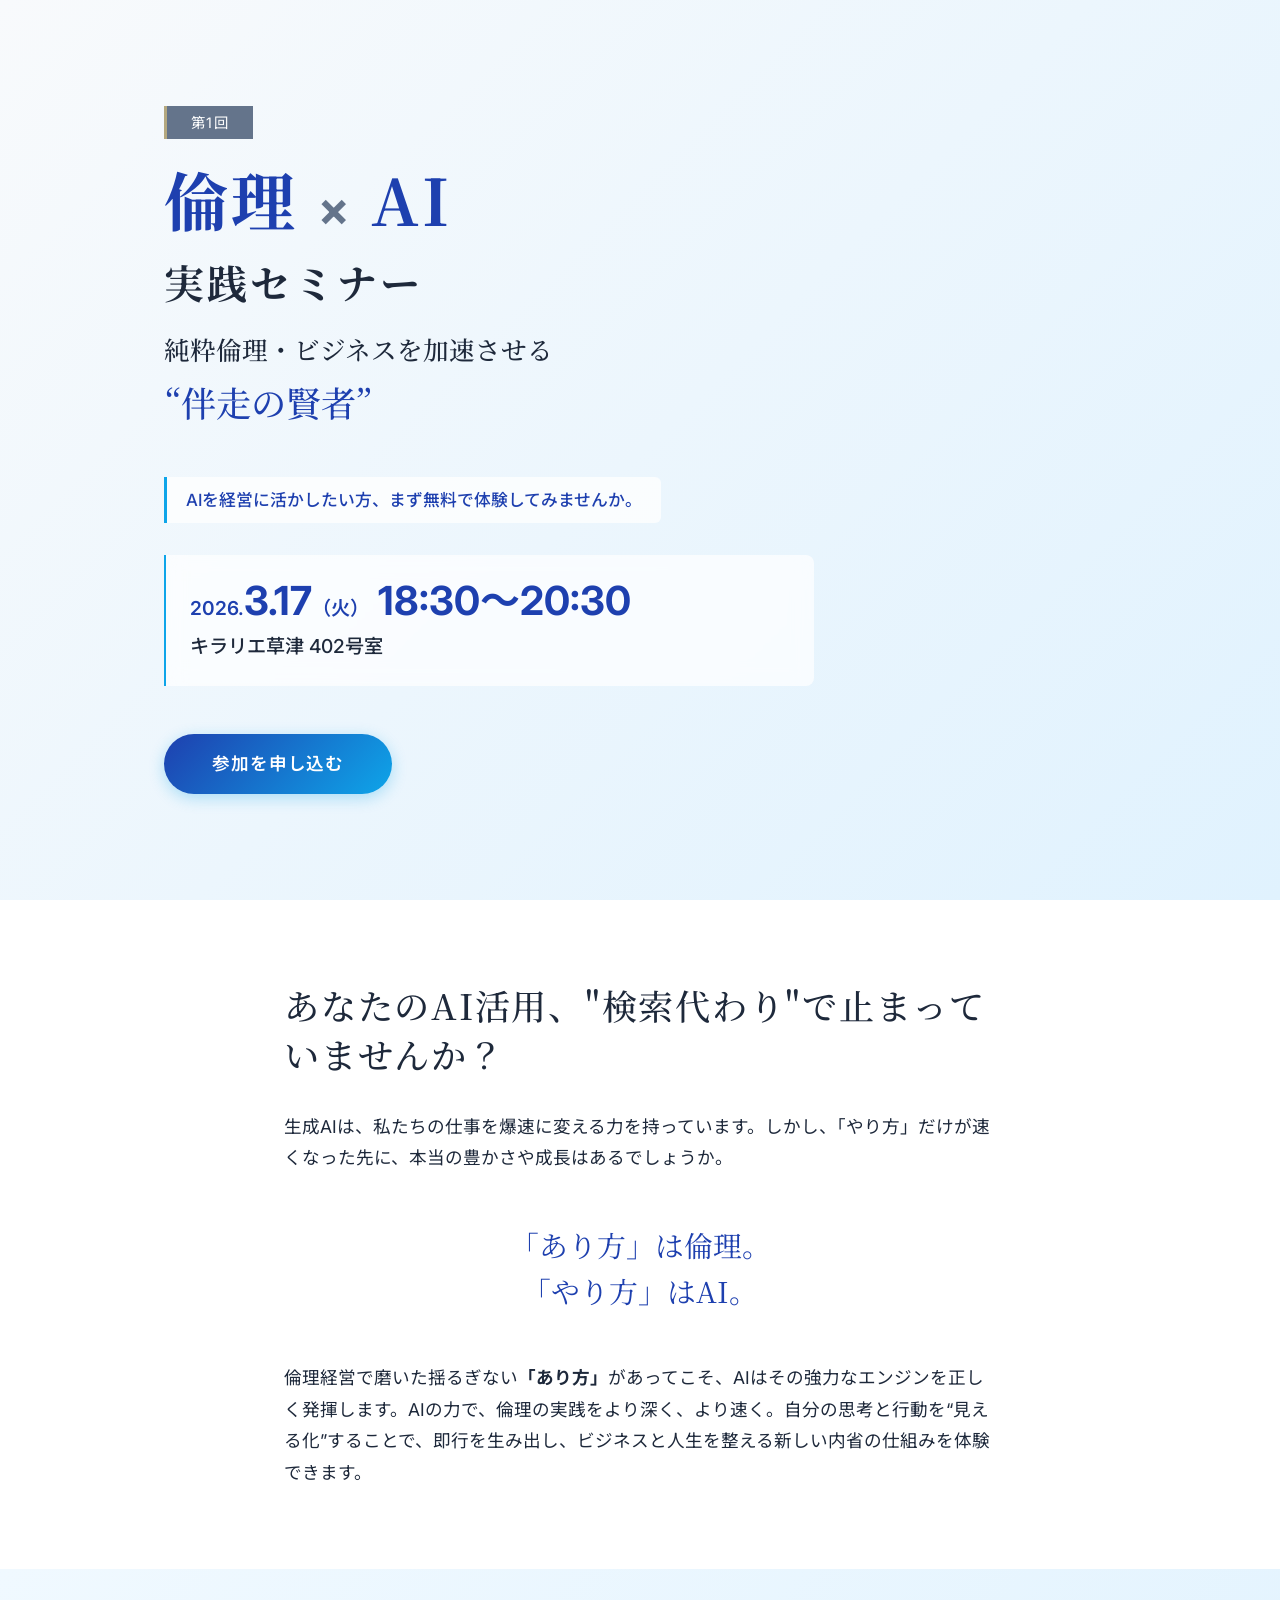
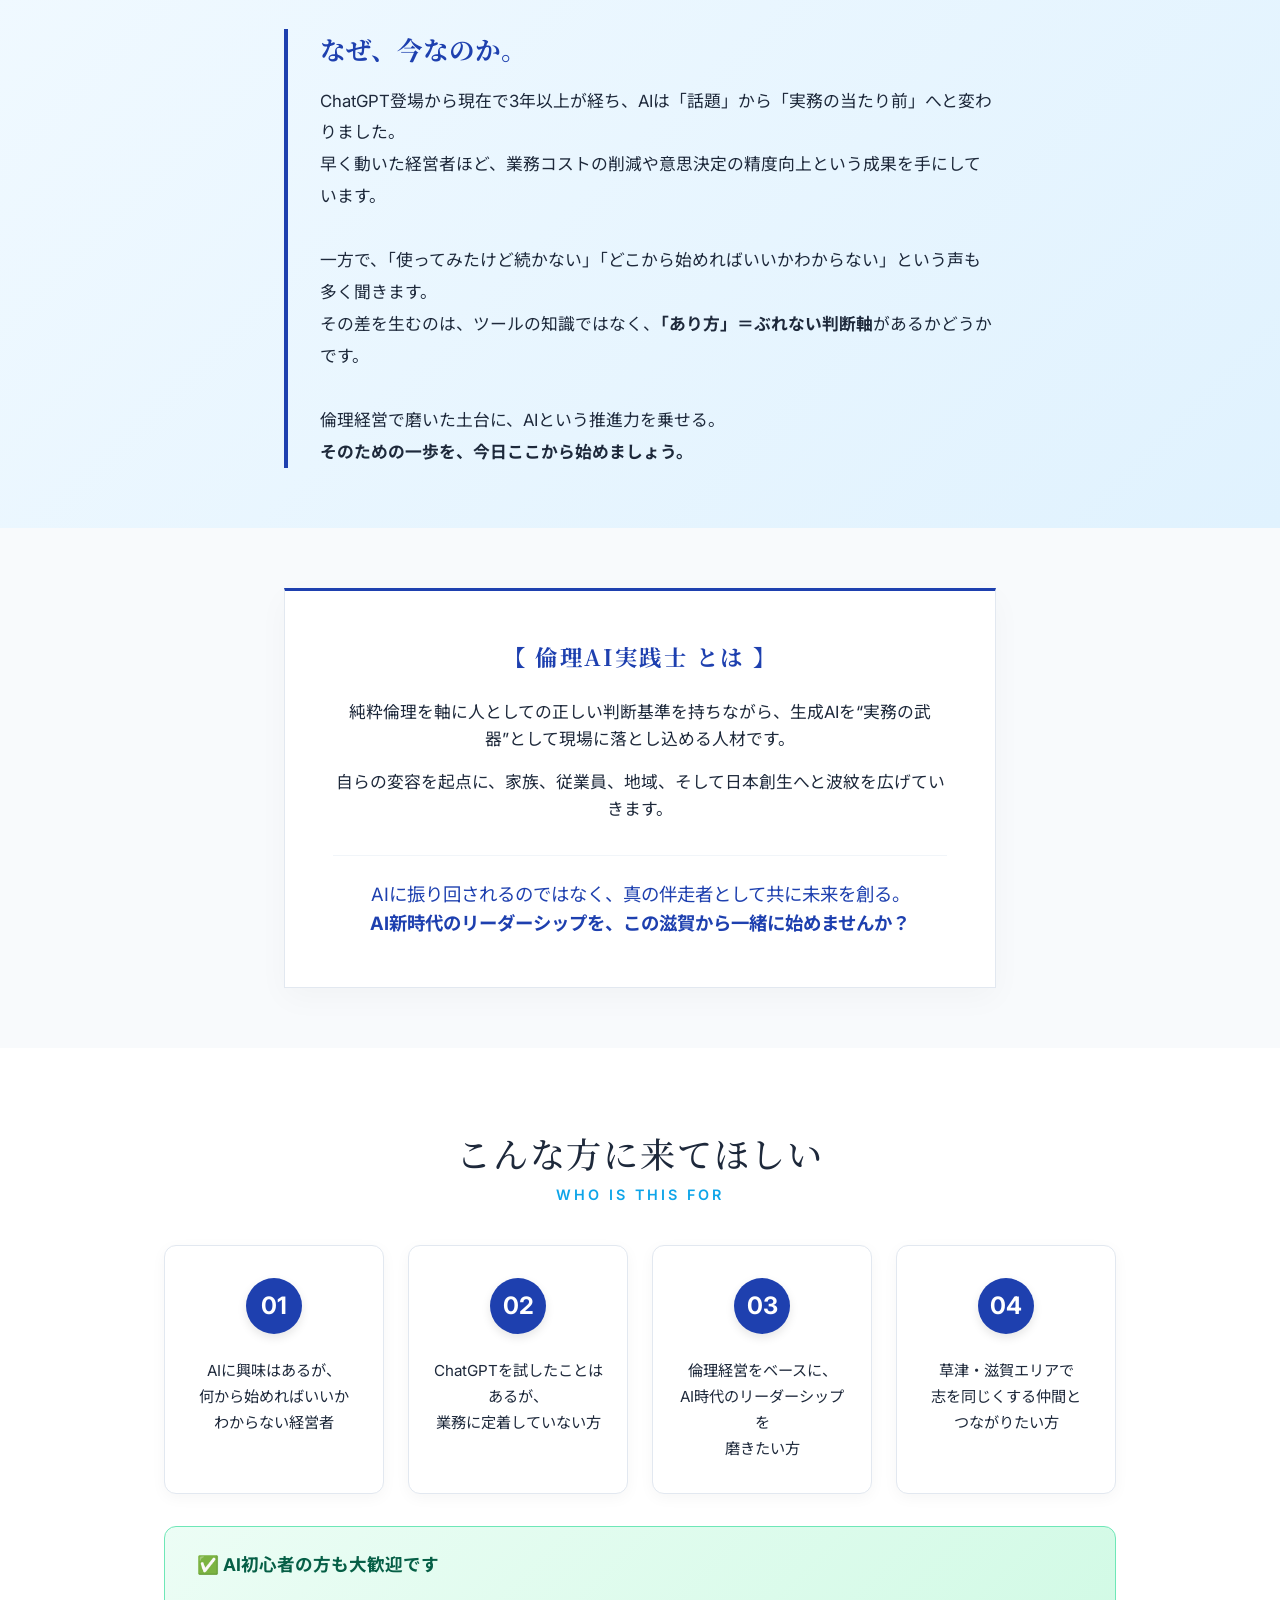
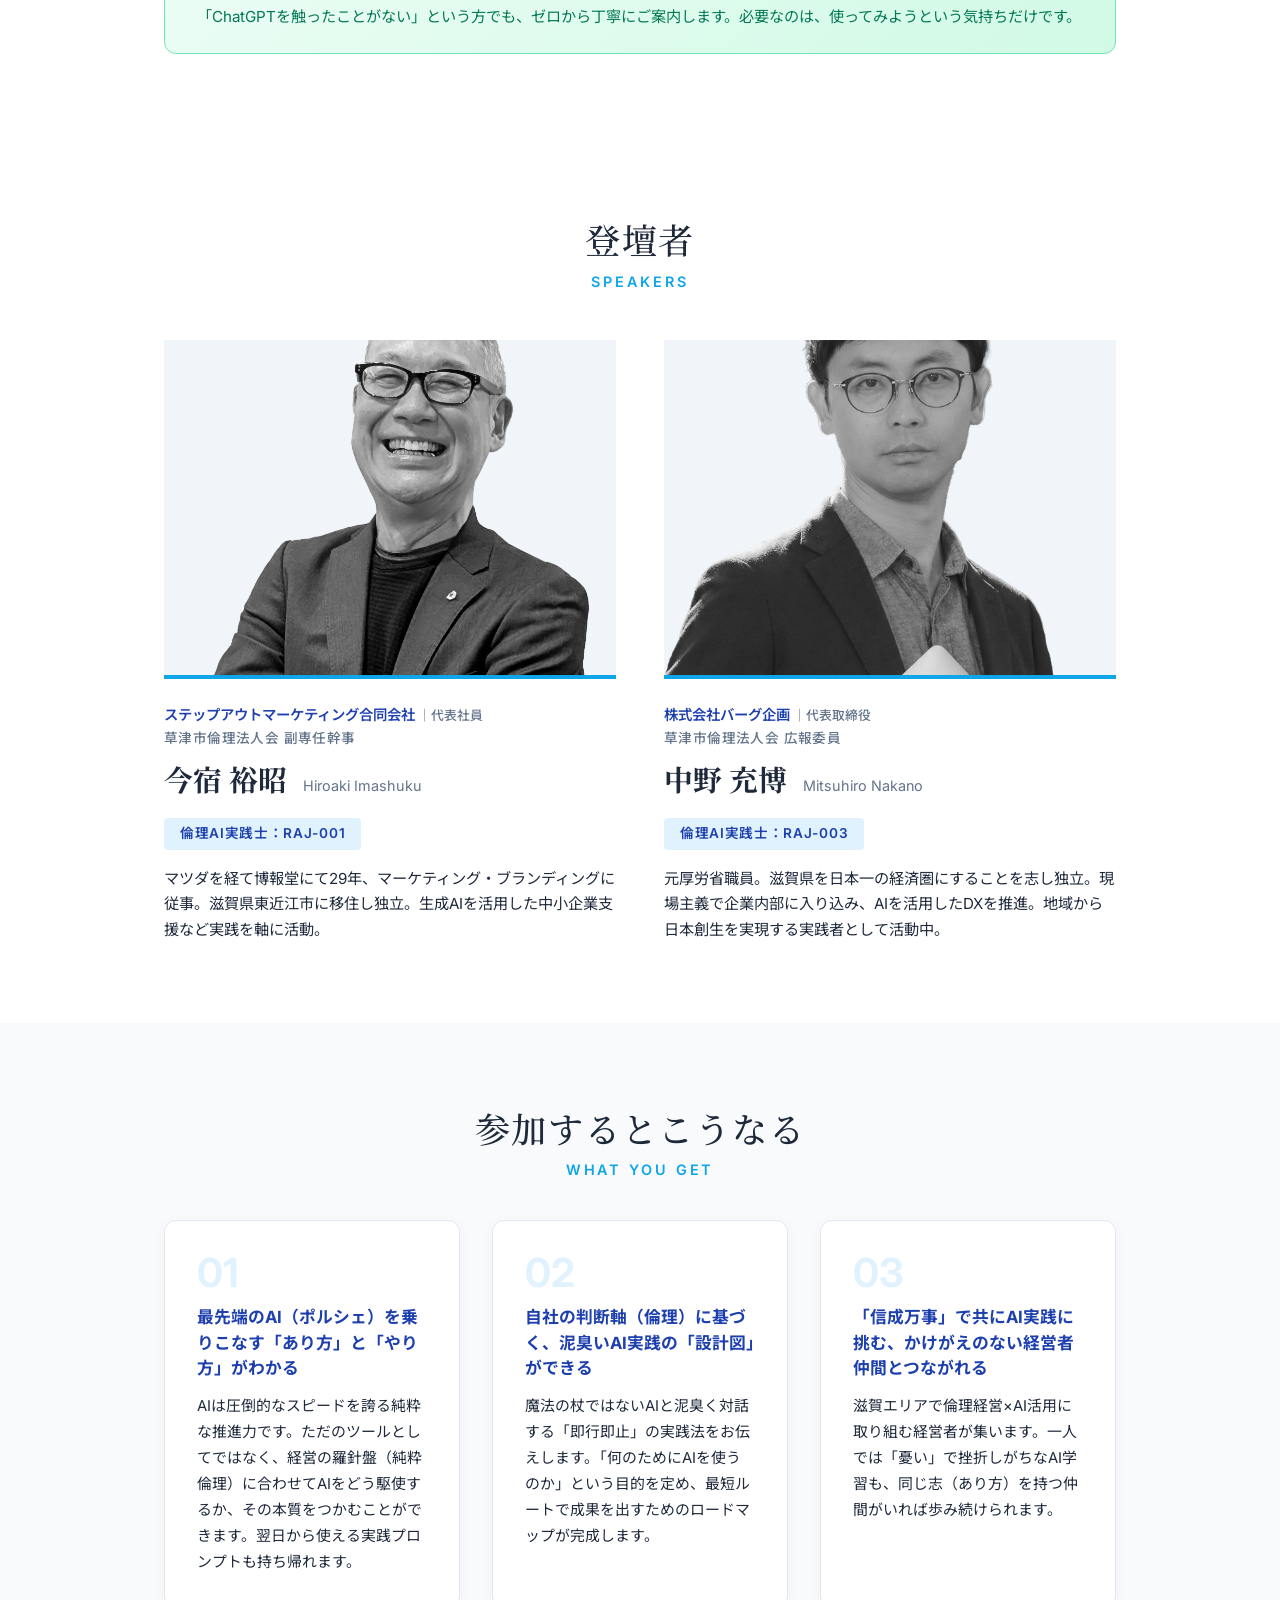
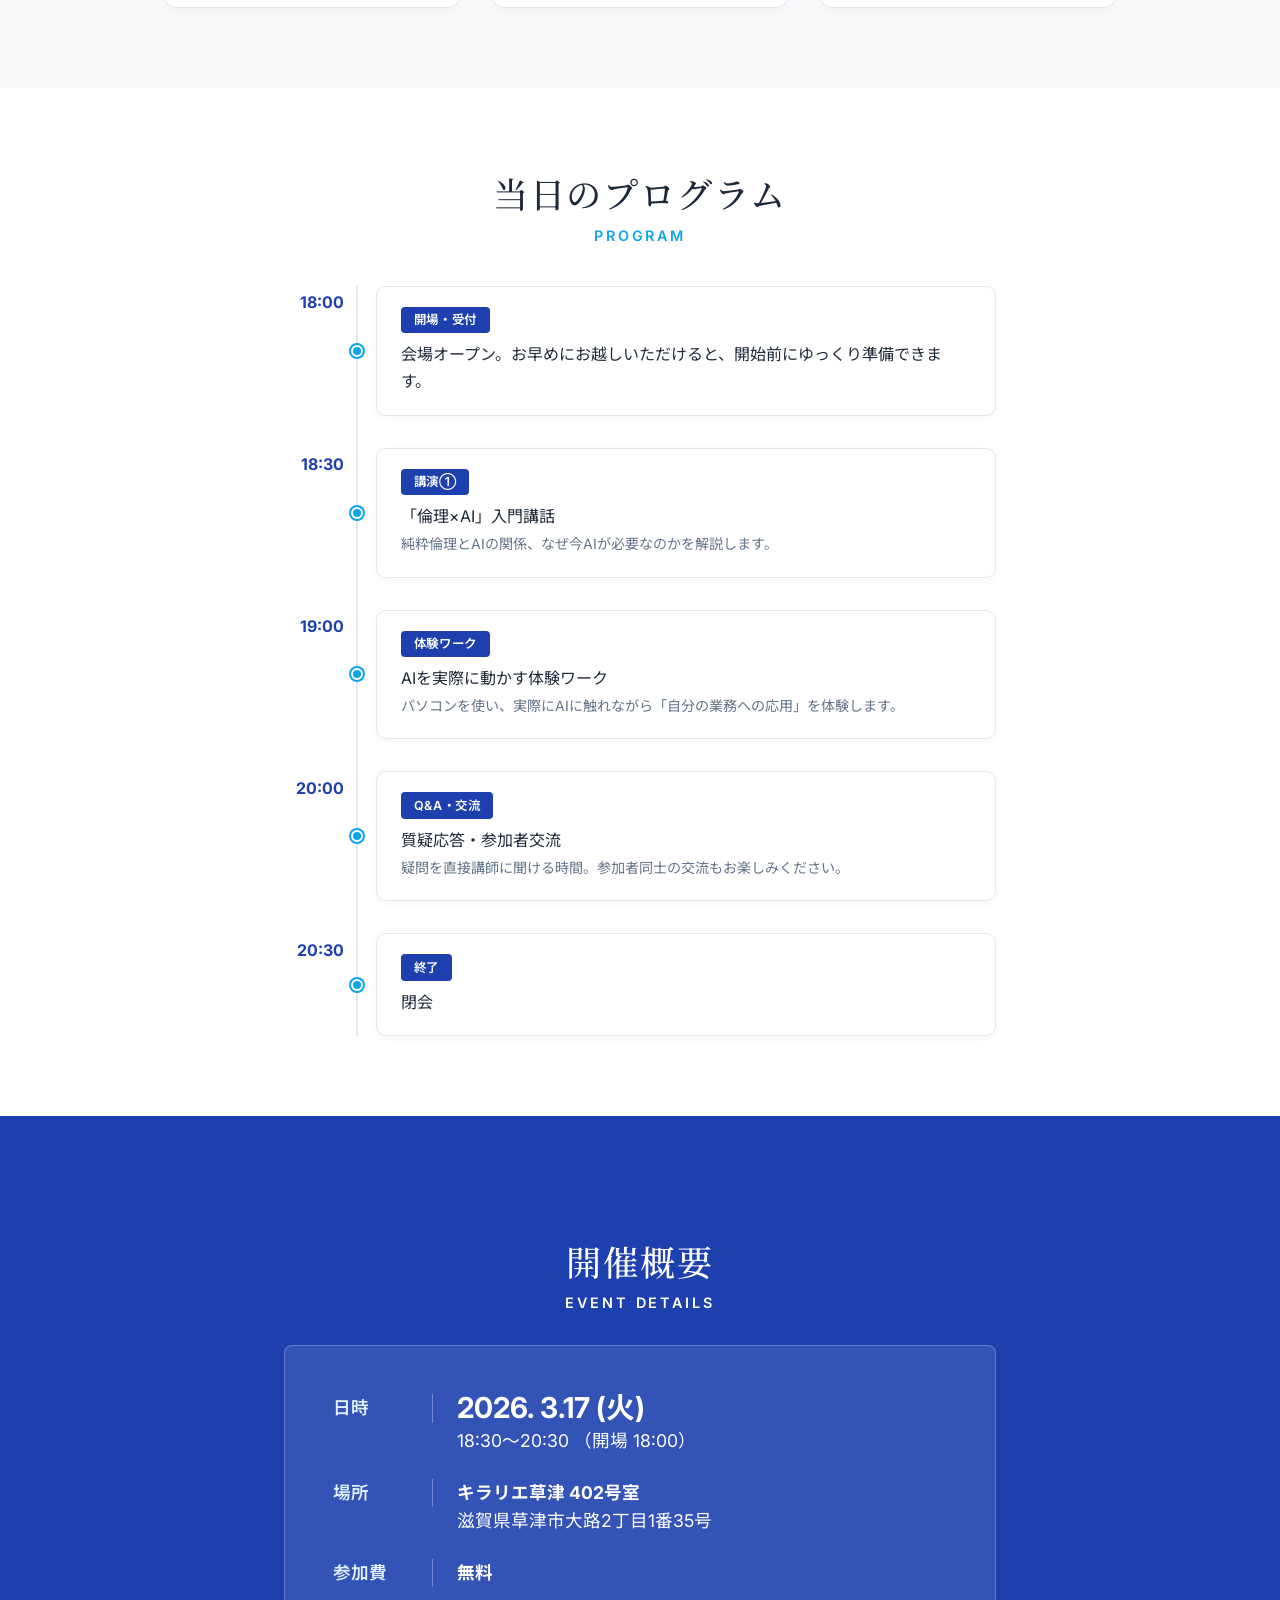
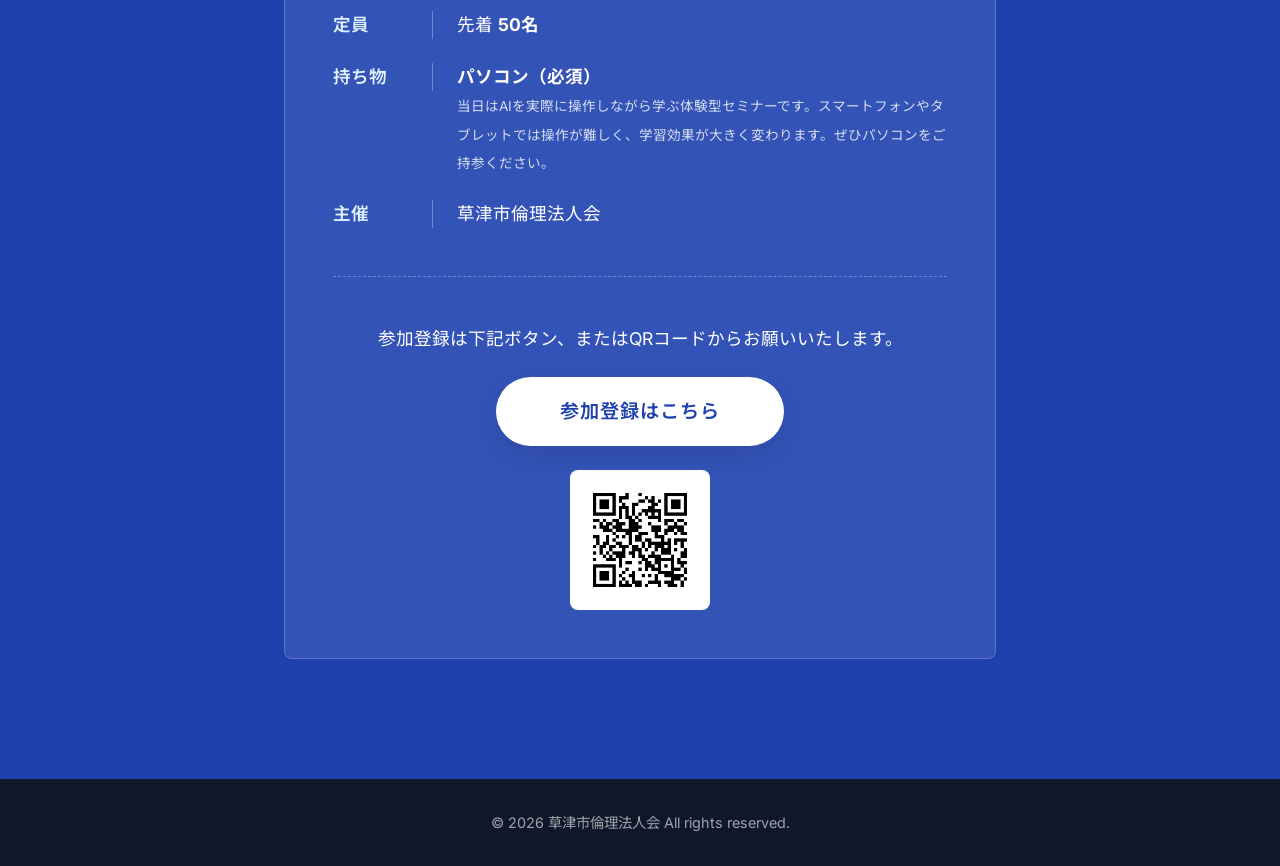
==== index.html @ 6f2bc60a "feat: ChatGPT年代修正、ターゲットアイコン変更、ベネフィットに倫理観の反映" ====
<!doctype html>
<html lang="ja">
  <head>
    <meta charset="UTF-8" />
    <meta name="viewport" content="width=device-width, initial-scale=1.0" />
    <title>
      第1回 倫理×AI 実践セミナー | 純粋倫理・ビジネスを加速させる“伴走の賢者”
    </title>
    <meta
      name="description"
      content="AIの力で、倫理の実践をより深く、より速く。自分の思考と行動を“見える化”し、内省の仕組みを体験できるセミナーです。"
    />

    <!-- Google Fonts -->
    <link rel="preconnect" href="https://fonts.googleapis.com" />
    <link rel="preconnect" href="https://fonts.gstatic.com" crossorigin />
    <link
      href="https://fonts.googleapis.com/css2?family=Inter:wght@400;500;600;700&family=Noto+Sans+JP:wght@400;500;700&family=Noto+Serif+JP:wght@400;500;700&display=swap"
      rel="stylesheet"
    />

    <!-- CSS -->
    <link rel="stylesheet" href="style.css" />
  </head>
  <body>
    <!-- Hero Section -->
    <header class="hero">
      <div class="hero-bg"></div>
      <div class="container hero-inner">
        <div class="hero-content">
          <div class="series-badge">第1回</div>
          <h1 class="hero-title">
            倫理 <span class="times">×</span> AI<br /><span class="title-sub"
              >実践セミナー</span
            >
          </h1>
          <h2 class="hero-subtitle">
            純粋倫理・ビジネスを加速させる<br /><span class="highlight"
              >“伴走の賢者”</span
            >
          </h2>

          <p class="hero-guest-catch">AIを経営に活かしたい方、まず無料で体験してみませんか。</p>

          <div class="hero-info">
            <p class="date">
              <span>2026.</span>3.17<span>（火）</span> 18:30〜20:30
            </p>
            <p class="location">キラリエ草津 402号室</p>
          </div>

          <a href="https://forms.gle/Dx6dVoaMacGSWmhj7" target="_blank" rel="noopener noreferrer" class="btn btn-primary">参加を申し込む</a>
        </div>
      </div>
    </header>

    <!-- Message Section -->
    <section class="message-section fade-in">
      <div class="container container-sm">
        <h2 class="section-title">
          あなたのAI活用、<br
            class="sp-only"
          />"検索代わり"で止まっていませんか？
        </h2>

        <div class="message-body">
          <p>
            生成AIは、私たちの仕事を爆速に変える力を持っています。しかし、「やり方」だけが速くなった先に、本当の豊かさや成長はあるでしょうか。
          </p>

          <p class="philosophy-quote">
            「あり方」は倫理。<br />「やり方」はAI。
          </p>

          <p>
            倫理経営で磨いた揺るぎない<strong>「あり方」</strong>があってこそ、AIはその強力なエンジンを正しく発揮します。AIの力で、倫理の実践をより深く、より速く。自分の思考と行動を“見える化”することで、即行を生み出し、ビジネスと人生を整える新しい内省の仕組みを体験できます。
          </p>
        </div>
      </div>
    </section>

    <!-- NOW感セクション -->
    <section class="now-section fade-in">
      <div class="container container-sm">
        <div class="now-inner">
          <p class="now-label">なぜ、今なのか。</p>
          <p class="now-body">
            ChatGPT登場から現在で3年以上が経ち、AIは「話題」から「実務の当たり前」へと変わりました。<br />
            早く動いた経営者ほど、業務コストの削減や意思決定の精度向上という成果を手にしています。<br /><br />
            一方で、「使ってみたけど続かない」「どこから始めればいいかわからない」という声も多く聞きます。<br />
            その差を生むのは、ツールの知識ではなく、<strong>「あり方」＝ぶれない判断軸</strong>があるかどうかです。<br /><br />
            倫理経営で磨いた土台に、AIという推進力を乗せる。<br />
            <strong>そのための一歩を、今日ここから始めましょう。</strong>
          </p>
        </div>
      </div>
    </section>

    <!-- Professional Profile Section -->
    <section class="concept-section bg-light fade-in">
      <div class="container container-sm">
        <div class="concept-box">
          <h3 class="concept-title">【 倫理AI実践士 とは 】</h3>
          <p>
            純粋倫理を軸に人としての正しい判断基準を持ちながら、生成AIを“実務の武器”として現場に落とし込める人材です。
          </p>
          <p>
            自らの変容を起点に、家族、従業員、地域、そして日本創生へと波紋を広げていきます。
          </p>
          <div class="concept-footer">
            <p>
              AIに振り回されるのではなく、真の伴走者として共に未来を創る。<br /><strong
                >AI新時代のリーダーシップを、この滋賀から一緒に始めませんか？</strong
              >
            </p>
          </div>
        </div>
      </div>
    </section>

    <!-- こんな方へセクション -->
    <section class="target-section fade-in">
      <div class="container">
        <h2 class="section-title text-center">こんな方に来てほしい<span class="title-en">WHO IS THIS FOR</span></h2>
        <div class="target-grid">
          <div class="target-card">
            <div class="target-icon">01</div>
            <p>AIに興味はあるが、<br />何から始めればいいか<br />わからない経営者</p>
          </div>
          <div class="target-card">
            <div class="target-icon">02</div>
            <p>ChatGPTを試したことはあるが、<br />業務に定着していない方</p>
          </div>
          <div class="target-card">
            <div class="target-icon">03</div>
            <p>倫理経営をベースに、<br />AI時代のリーダーシップを<br />磨きたい方</p>
          </div>
          <div class="target-card">
            <div class="target-icon">04</div>
            <p>草津・滋賀エリアで<br />志を同じくする仲間と<br />つながりたい方</p>
          </div>
        </div>
        <div class="beginner-badge">
          <span>✅ AI初心者の方も大歓迎です</span>
          <p>「ChatGPTを触ったことがない」という方でも、ゼロから丁寧にご案内します。必要なのは、使ってみようという気持ちだけです。</p>
        </div>
      </div>
    </section>

    <!-- Speakers Section -->
    <section class="speakers-section fade-in">
      <div class="container">
        <h2 class="section-title text-center">
          登壇者<span class="title-en">SPEAKERS</span>
        </h2>

        <div class="speaker-grid">
          <!-- Speaker 1 -->
          <div class="speaker-card">
            <div class="speaker-image" style="overflow: hidden; background-color: #f1f5f9;">
              <img src="images/imashuku.png" alt="今宿 裕昭" class="img-speaker" style="width: 100%; height: 100%; object-fit: cover; object-position: center 10%; transform: scale(1.0);">
            </div>
            <div class="speaker-info">
              <p class="company">ステップアウトマーケティング合同会社<span class="company-title">｜代表社員</span></p>
              <p class="role">草津市倫理法人会 副専任幹事</p>
              <h3 class="name">
                今宿 裕昭<span class="name-en">Hiroaki Imashuku</span>
              </h3>
              <p class="credential">倫理AI実践士：RAJ-001</p>
              <p class="profile">
                マツダを経て博報堂にて29年、マーケティング・ブランディングに従事。滋賀県東近江市に移住し独立。生成AIを活用した中小企業支援など実践を軸に活動。
              </p>
            </div>
          </div>

          <!-- Speaker 2 -->
          <div class="speaker-card">
            <div class="speaker-image" style="overflow: hidden; background-color: #f1f5f9;">
              <!-- 中野様画像（スケールアップして顔の大きさを今宿様に合わせる方向で調整） -->
              <img src="images/nakano.png" alt="中野 充博" style="width: 100%; height: 100%; object-fit: cover; object-position: center 20%; transform: scale(1.25);">
            </div>
            <div class="speaker-info">
              <p class="company">株式会社バーグ企画<span class="company-title">｜代表取締役</span></p>
              <p class="role">草津市倫理法人会 広報委員</p>
              <h3 class="name">
                中野 充博<span class="name-en">Mitsuhiro Nakano</span>
              </h3>
              <p class="credential">倫理AI実践士：RAJ-003</p>
              <p class="profile">
                元厚労省職員。滋賀県を日本一の経済圏にすることを志し独立。現場主義で企業内部に入り込み、AIを活用したDXを推進。地域から日本創生を実現する実践者として活動中。
              </p>
            </div>
          </div>
        </div>
      </div>
    </section>

    <!-- ベネフィットセクション -->
    <section class="benefit-section bg-light fade-in">
      <div class="container">
        <h2 class="section-title text-center">参加するとこうなる<span class="title-en">WHAT YOU GET</span></h2>
        <div class="benefit-grid">
          <div class="benefit-card">
            <div class="benefit-num">01</div>
            <h3>最先端のAI（ポルシェ）を乗りこなす「あり方」と「やり方」がわかる</h3>
            <p>AIは圧倒的なスピードを誇る純粋な推進力です。ただのツールとしてではなく、経営の羅針盤（純粋倫理）に合わせてAIをどう駆使するか、その本質をつかむことができます。翌日から使える実践プロンプトも持ち帰れます。</p>
          </div>
          <div class="benefit-card">
            <div class="benefit-num">02</div>
            <h3>自社の判断軸（倫理）に基づく、泥臭いAI実践の「設計図」ができる</h3>
            <p>魔法の杖ではないAIと泥臭く対話する「即行即止」の実践法をお伝えします。「何のためにAIを使うのか」という目的を定め、最短ルートで成果を出すためのロードマップが完成します。</p>
          </div>
          <div class="benefit-card">
            <div class="benefit-num">03</div>
            <h3>「信成万事」で共にAI実践に挑む、かけがえのない経営者仲間とつながれる</h3>
            <p>滋賀エリアで倫理経営×AI活用に取り組む経営者が集います。一人では「憂い」で挫折しがちなAI学習も、同じ志（あり方）を持つ仲間がいれば歩み続けられます。</p>
          </div>
        </div>
      </div>
    </section>

    <!-- プログラムセクション -->
    <section class="program-section fade-in">
      <div class="container container-sm">
        <h2 class="section-title text-center">当日のプログラム<span class="title-en">PROGRAM</span></h2>
        <div class="program-list">
          <div class="program-item">
            <div class="program-time">18:00</div>
            <div class="program-content">
              <span class="program-tag">開場・受付</span>
              <p>会場オープン。お早めにお越しいただけると、開始前にゆっくり準備できます。</p>
            </div>
          </div>
          <div class="program-item">
            <div class="program-time">18:30</div>
            <div class="program-content">
              <span class="program-tag">講演①</span>
              <p>「倫理×AI」入門講話<br /><small>純粋倫理とAIの関係、なぜ今AIが必要なのかを解説します。</small></p>
            </div>
          </div>
          <div class="program-item">
            <div class="program-time">19:00</div>
            <div class="program-content">
              <span class="program-tag">体験ワーク</span>
              <p>AIを実際に動かす体験ワーク<br /><small>パソコンを使い、実際にAIに触れながら「自分の業務への応用」を体験します。</small></p>
            </div>
          </div>
          <div class="program-item">
            <div class="program-time">20:00</div>
            <div class="program-content">
              <span class="program-tag">Q&A・交流</span>
              <p>質疑応答・参加者交流<br /><small>疑問を直接講師に聞ける時間。参加者同士の交流もお楽しみください。</small></p>
            </div>
          </div>
          <div class="program-item program-item--end">
            <div class="program-time">20:30</div>
            <div class="program-content">
              <span class="program-tag">終了</span>
              <p>閉会</p>
            </div>
          </div>
        </div>
      </div>
    </section>

    <!-- Event Detail Section -->
    <section id="register" class="event-section bg-primary fade-in">
      <div class="container container-sm">
        <h2 class="section-title text-center color-white">
          開催概要<span class="title-en color-white">EVENT DETAILS</span>
        </h2>

        <div class="event-card">
          <dl class="event-details">
            <dt>日時</dt>
            <dd>
              <span class="large-date">2026. 3.17 (火)</span><br />
              18:30〜20:30 （開場 18:00）
            </dd>

            <dt>場所</dt>
            <dd>
              <strong>キラリエ草津 402号室</strong><br />
              滋賀県草津市大路2丁目1番35号
            </dd>

            <dt>参加費</dt>
            <dd>
              <strong>無料</strong>
            </dd>

            <dt>定員</dt>
            <dd>先着 <strong>50名</strong></dd>

            <dt>持ち物</dt>
            <dd>
              <strong>パソコン（必須）</strong><br />
              <span class="note">当日はAIを実際に操作しながら学ぶ体験型セミナーです。スマートフォンやタブレットでは操作が難しく、学習効果が大きく変わります。ぜひパソコンをご持参ください。</span>
            </dd>

            <dt>主催</dt>
            <dd>草津市倫理法人会</dd>
          </dl>

          <div class="cta-action">
            <p class="cta-message">
              参加登録は下記ボタン、またはQRコードからお願いいたします。
            </p>
            <a href="https://forms.gle/Dx6dVoaMacGSWmhj7" target="_blank" rel="noopener noreferrer" class="btn btn-cta">参加登録はこちら</a>
            <div class="qr-box">
              <img src="images/qr_form.png" alt="参加登録QRコード">
            </div>
          </div>
        </div>
      </div>
    </section>

    <!-- Footer -->
    <footer class="footer">
      <div class="container text-center">
        <p>&copy; 2026 草津市倫理法人会 All rights reserved.</p>
      </div>
    </footer>

    <script>
      // 簡単なフェードインアニメーション用スクリプト
      document.addEventListener("DOMContentLoaded", () => {
        const elements = document.querySelectorAll(".fade-in");
        const observer = new IntersectionObserver(
          (entries) => {
            entries.forEach((entry) => {
              if (entry.isIntersecting) {
                entry.target.classList.add("visible");
              }
            });
          },
          { threshold: 0.1 },
        );

        elements.forEach((element) => {
          observer.observe(element);
        });
      });
    </script>
  </body>
</html>
---- style.css ----
/* Design System - Variables */
:root {
  /* Colors */
  --c-primary: #1e40af; /* 深い青/Navy */
  --c-primary-light: #3b82f6;
  --c-secondary: #0ea5e9; /* チラシ水色に近いシアン */
  --c-secondary-light: #e0f2fe;
  --c-bg: #ffffff;
  --c-bg-light: #f8fafc;
  --c-bg-accent: #f1f5f9;
  --c-text-main: #1e293b;
  --c-text-muted: #64748b;
  --c-border: #e2e8f0;

  /* Typography */
  --f-sans:
    "Inter", "Noto Sans JP", -apple-system, BlinkMacSystemFont, "Segoe UI",
    Roboto, "Helvetica Neue", Arial, sans-serif;
  --f-serif:
    "Noto Serif JP", "Yu Mincho", "MS PMincho", "Hiragino Mincho ProN", serif;

  /* Layout */
  --container-width: 1000px;
  --container-sm-width: 760px;
  --spacing-section: 80px;
  --spacing-section-sm: 60px;
}

/* Reset & BaseStyles */
*,
*::before,
*::after {
  box-sizing: border-box;
  margin: 0;
  padding: 0;
}

body {
  font-family: var(--f-sans);
  color: var(--c-text-main);
  background-color: var(--c-bg);
  line-height: 1.6;
  font-size: 16px;
  -webkit-font-smoothing: antialiased;
}

img {
  max-width: 100%;
  height: auto;
  display: block;
}

a {
  color: var(--c-primary);
  text-decoration: none;
  transition: all 0.3s ease;
}

/* Utility Classes */
.container {
  max-width: var(--container-width);
  margin: 0 auto;
  padding: 0 24px;
}
.container-sm {
  max-width: var(--container-sm-width);
}
.text-center {
  text-align: center;
}
.bg-light {
  background-color: var(--c-bg-light);
}
.bg-primary {
  background-color: var(--c-primary);
  color: #fff;
}
.color-white {
  color: #fff !important;
}
.sp-only {
  display: none;
}

@media (max-width: 768px) {
  .sp-only {
    display: inline;
  }
}

/* Section Common */
section {
  padding: var(--spacing-section) 0;
}
.section-title {
  font-family: var(--f-serif);
  font-size: 2.2rem;
  line-height: 1.4;
  margin-bottom: 2rem;
  font-weight: 500;
  letter-spacing: 0.05em;
}
.title-en {
  display: block;
  font-family: var(--f-sans);
  font-size: 0.9rem;
  font-weight: 600;
  letter-spacing: 0.2em;
  color: var(--c-secondary);
  margin-top: 0.5rem;
}

/* Animations */
.fade-in {
  opacity: 0;
  transform: translateY(20px);
  transition:
    opacity 0.8s ease-out,
    transform 0.8s ease-out;
}
.fade-in.visible {
  opacity: 1;
  transform: translateY(0);
}

/* Buttons */
.btn {
  display: inline-flex;
  align-items: center;
  justify-content: center;
  padding: 1rem 3rem;
  font-size: 1.1rem;
  font-weight: 600;
  border-radius: 50px;
  cursor: pointer;
  letter-spacing: 0.05em;
}
.btn-primary {
  background: linear-gradient(135deg, var(--c-primary), var(--c-secondary));
  color: white;
  box-shadow: 0 4px 15px rgba(14, 165, 233, 0.3);
}
.btn-primary:hover {
  transform: translateY(-2px);
  box-shadow: 0 6px 20px rgba(14, 165, 233, 0.4);
}
.btn-cta {
  background-color: white;
  color: var(--c-primary);
  font-size: 1.2rem;
  padding: 1.2rem 4rem;
  box-shadow: 0 10px 25px rgba(0, 0, 0, 0.1);
}
.btn-cta:hover {
  /* color: var(--c-primary); */
  transform: translateY(-2px);
  box-shadow: 0 15px 30px rgba(0, 0, 0, 0.15);
}

/* Hero Section */
.hero {
  position: relative;
  min-height: 100vh;
  display: flex;
  align-items: center;
  background-color: var(--c-secondary-light);
  overflow: hidden;
}

.hero-bg {
  position: absolute;
  top: 0;
  left: 0;
  width: 100%;
  height: 100%;
  background: linear-gradient(135deg, #f8fafc 0%, #e0f2fe 100%);
  z-index: 0;
}

.hero-inner {
  position: relative;
  z-index: 1;
  width: 100%;
  display: flex;
  align-items: center;
  justify-content: space-between;
}

.hero-content {
  max-width: 650px;
  padding: 4rem 0;
  flex: 1;
}

.series-badge {
  display: inline-block;
  background-color: var(--c-text-muted);
  color: white;
  font-size: 0.9rem;
  padding: 0.3rem 1.5rem;
  border-left: 3px solid #b4a87f; /* From flyer top-left */
  margin-bottom: 1.5rem;
  letter-spacing: 0.1em;
}

.hero-title {
  font-family: var(--f-serif);
  font-size: 4rem;
  line-height: 1.1;
  color: var(--c-primary);
  margin-bottom: 1.5rem;
  font-weight: 700;
  letter-spacing: 0.05em;
}

.hero-title .times {
  font-family: var(--f-sans);
  color: var(--c-text-muted);
  font-size: 3rem;
  vertical-align: middle;
}

.hero-title .title-sub {
  font-size: 2.5rem;
  color: var(--c-text-main);
}

.hero-subtitle {
  font-family: var(--f-serif);
  font-size: 1.6rem;
  font-weight: 500;
  line-height: 1.5;
  color: var(--c-text-main);
  margin-bottom: 3rem;
}

.hero-subtitle .highlight {
  font-size: 2.2rem;
  color: var(--c-primary);
  display: inline-block;
  margin-top: 0.5rem;
}

.hero-info {
  margin-bottom: 3rem;
  border-left: 2px solid var(--c-secondary);
  padding-left: 1.5rem;
  background: rgba(255, 255, 255, 0.7);
  padding: 1.5rem;
  backdrop-filter: blur(10px);
  border-radius: 0 8px 8px 0;
}

.hero-info .date {
  font-size: 2.5rem;
  font-weight: 700;
  color: var(--c-primary);
  line-height: 1.1;
  margin-bottom: 0.5rem;
  font-family: var(--f-sans);
}

.hero-info .date span {
  font-size: 1.2rem;
  font-weight: 600;
}

.hero-info .location {
  font-size: 1.2rem;
  font-weight: 500;
}

/* Message Section */
.message-section {
  padding: var(--spacing-section) 0;
}

.message-body {
  font-size: 1.1rem;
  line-height: 1.8;
}

.philosophy-quote {
  font-family: var(--f-serif);
  font-size: 1.8rem;
  color: var(--c-primary);
  text-align: center;
  margin: 3rem 0;
  line-height: 1.6;
}

/* Hero ゲスト向けキャッチコピー */
.hero-guest-catch {
  font-size: 1.05rem;
  color: var(--c-primary);
  font-weight: 500;
  margin-bottom: 2rem;
  padding: 0.6rem 1.2rem;
  background: rgba(255, 255, 255, 0.75);
  border-left: 3px solid var(--c-secondary);
  border-radius: 0 6px 6px 0;
  display: inline-block;
}

/* NOW感セクション */
.now-section {
  padding: var(--spacing-section-sm) 0;
  background: linear-gradient(135deg, #f0f9ff 0%, #e0f2fe 100%);
}
.now-inner {
  border-left: 4px solid var(--c-primary);
  padding-left: 2rem;
}
.now-label {
  font-family: var(--f-serif);
  font-size: 1.6rem;
  color: var(--c-primary);
  font-weight: 700;
  margin-bottom: 1rem;
}
.now-body {
  font-size: 1.05rem;
  line-height: 1.9;
  color: var(--c-text-main);
}

/* こんな方へセクション（ターゲット）*/
.target-section {
  padding: var(--spacing-section) 0;
}
.target-grid {
  display: grid;
  grid-template-columns: repeat(4, 1fr);
  gap: 1.5rem;
  margin-top: 2.5rem;
  margin-bottom: 2rem;
}
.target-card {
  background: #fff;
  border: 1px solid var(--c-border);
  border-radius: 12px;
  padding: 2rem 1.5rem;
  text-align: center;
  box-shadow: 0 4px 15px rgba(0,0,0,0.04);
  transition: transform 0.2s ease, box-shadow 0.2s ease;
}
.target-card:hover {
  transform: translateY(-4px);
  box-shadow: 0 8px 24px rgba(0,0,0,0.08);
}
.target-icon {
  display: flex;
  align-items: center;
  justify-content: center;
  width: 56px;
  height: 56px;
  margin: 0 auto 1.5rem;
  background-color: var(--c-primary);
  color: #fff;
  font-size: 1.5rem;
  font-weight: 700;
  border-radius: 50%;
  box-shadow: 0 4px 10px rgba(0,0,0,0.1);
  font-family: var(--f-en);
}
.target-card p {
  font-size: 0.95rem;
  line-height: 1.7;
  color: var(--c-text-main);
}
/* AI初心者向け安心バッジ */
.beginner-badge {
  background: linear-gradient(135deg, #ecfdf5 0%, #d1fae5 100%);
  border: 1px solid #6ee7b7;
  border-radius: 12px;
  padding: 1.5rem 2rem;
  display: flex;
  align-items: center;
  gap: 1.5rem;
  flex-wrap: wrap;
}
.beginner-badge span {
  font-size: 1.1rem;
  font-weight: 700;
  color: #065f46;
  white-space: nowrap;
}
.beginner-badge p {
  font-size: 0.95rem;
  color: #047857;
  margin: 0;
  line-height: 1.7;
}

/* ベネフィットセクション */
.benefit-section {
  padding: var(--spacing-section) 0;
}
.benefit-grid {
  display: grid;
  grid-template-columns: repeat(3, 1fr);
  gap: 2rem;
  margin-top: 2.5rem;
}
.benefit-card {
  background: #fff;
  border: 1px solid var(--c-border);
  border-radius: 12px;
  padding: 2rem;
  position: relative;
  box-shadow: 0 4px 15px rgba(0,0,0,0.04);
}
.benefit-num {
  font-size: 2.5rem;
  font-weight: 700;
  color: var(--c-secondary-light);
  font-family: var(--f-sans);
  line-height: 1;
  margin-bottom: 0.75rem;
}
.benefit-card h3 {
  font-size: 1.05rem;
  font-weight: 700;
  color: var(--c-primary);
  margin-bottom: 0.75rem;
  line-height: 1.5;
}
.benefit-card p {
  font-size: 0.93rem;
  line-height: 1.75;
  color: var(--c-text-main);
}

/* プログラムセクション */
.program-section {
  padding: var(--spacing-section) 0;
}
.program-list {
  margin-top: 2.5rem;
  position: relative;
}
.program-list::before {
  content: '';
  position: absolute;
  top: 0;
  bottom: 0;
  left: 72px; /* タイム幅の中央 */
  width: 2px;
  background: var(--c-border);
}
.program-item {
  display: flex;
  gap: 2rem;
  align-items: flex-start;
  padding-bottom: 2rem;
  position: relative;
}
.program-item--end {
  padding-bottom: 0;
}
.program-time {
  width: 60px;
  font-size: 1rem;
  font-weight: 700;
  color: var(--c-primary);
  font-family: var(--f-sans);
  flex-shrink: 0;
  padding-top: 0.3rem;
  text-align: right;
}
.program-content {
  background: #fff;
  border: 1px solid var(--c-border);
  border-radius: 10px;
  padding: 1.2rem 1.5rem;
  flex: 1;
  position: relative;
  box-shadow: 0 2px 8px rgba(0,0,0,0.04);
}
/* タイムラインの丸ポイント */
.program-content::before {
  content: '';
  position: absolute;
  left: -26px;
  top: 50%;
  transform: translateY(-50%);
  width: 12px;
  height: 12px;
  border-radius: 50%;
  background: var(--c-secondary);
  border: 2px solid #fff;
  box-shadow: 0 0 0 2px var(--c-secondary);
}
.program-tag {
  display: inline-block;
  background: var(--c-primary);
  color: #fff;
  font-size: 0.78rem;
  font-weight: 600;
  padding: 0.2rem 0.8rem;
  border-radius: 4px;
  margin-bottom: 0.5rem;
  letter-spacing: 0.05em;
}
.program-content p {
  font-size: 1rem;
  line-height: 1.7;
  margin: 0;
  color: var(--c-text-main);
}
.program-content small {
  font-size: 0.88rem;
  color: var(--c-text-muted);
}

/* Concept Section (倫理AI実践士) */
.concept-section {
  padding: var(--spacing-section-sm) 0;
}

.concept-box {
  background-color: #fff;
  border: 1px solid var(--c-border);
  border-top: 3px solid var(--c-primary);
  padding: 3rem;
  box-shadow: 0 10px 30px rgba(0, 0, 0, 0.03);
  position: relative;
}

.concept-title {
  font-family: var(--f-serif);
  font-size: 1.4rem;
  color: var(--c-primary);
  text-align: center;
  margin-bottom: 1.5rem;
  letter-spacing: 0.1em;
}

.concept-box p {
  text-align: center;
  font-size: 1.05rem;
  margin-bottom: 1rem;
}

.concept-footer {
  margin-top: 2rem;
  padding-top: 1.5rem;
  border-top: 1px solid var(--c-bg-accent);
}

.concept-footer p {
  font-size: 1.15rem;
  color: var(--c-primary);
  margin-bottom: 0;
}

/* Speakers Section */
.speaker-grid {
  display: grid;
  grid-template-columns: repeat(2, 1fr);
  gap: 3rem;
  margin-top: 3rem;
}

.speaker-card {
  display: flex;
  flex-direction: column;
}

.speaker-image {
  width: 100%;
  aspect-ratio: 4/3;
  margin-bottom: 1.5rem;
  border-bottom: 4px solid var(--c-secondary);
  overflow: hidden;
  background-color: var(--c-bg-accent);
}

.image-placeholder {
  width: 100%;
  height: 100%;
  display: flex;
  align-items: center;
  justify-content: center;
  font-size: 1.5rem;
  color: var(--c-text-muted);
  font-family: var(--f-serif);
}

.speaker-info .company {
  font-size: 0.9rem;
  color: var(--c-primary);
  font-weight: 600;
  margin-bottom: 0.1rem;
}

/* 会社での肩書き（｜代表社員 など） */
.speaker-info .company .company-title {
  font-size: 0.8rem;
  color: var(--c-text-muted);
  font-weight: 500;
  margin-left: 0.2em;
}

/* 倫理法人会の役職名 */
.speaker-info .role {
  font-size: 0.85rem;
  color: var(--c-text-muted);
  font-weight: 500;
  margin-bottom: 0.4rem;
  letter-spacing: 0.03em;
}

.speaker-info .name {
  font-family: var(--f-serif);
  font-size: 1.8rem;
  margin-bottom: 1rem;
  display: flex;
  align-items: baseline;
  gap: 1rem;
}

.speaker-info .name-en {
  font-family: var(--f-sans);
  font-size: 0.9rem;
  color: var(--c-text-muted);
  font-weight: 400;
}

.speaker-info .credential {
  display: inline-block;
  font-size: 0.85rem;
  font-weight: 600;
  color: var(--c-primary);
  background-color: var(--c-secondary-light);
  padding: 0.3rem 1rem;
  border-radius: 4px;
  margin-bottom: 1rem;
  letter-spacing: 0.05em;
}

.speaker-info .profile {
  font-size: 0.95rem;
  color: var(--c-text-main);
  line-height: 1.7;
}

/* Event Details Section */
.event-section {
  padding: calc(var(--spacing-section) * 1.5) 0;
}

.event-card {
  background-color: rgba(255, 255, 255, 0.1);
  border: 1px solid rgba(255, 255, 255, 0.2);
  border-radius: 8px;
  padding: 3rem;
}

.event-details {
  display: grid;
  grid-template-columns: 100px 1fr;
  gap: 1.5rem;
  margin-bottom: 3rem;
  align-items: start; /* dtとddの先頭を上端で揃える */
}

.event-details dt {
  color: var(--c-secondary-light);
  font-size: 1.1rem;
  font-weight: 600;
  border-right: 1px solid rgba(255, 255, 255, 0.3);
}

.event-details dd {
  color: #fff;
  font-size: 1.1rem;
}

.event-details dd .large-date {
  font-size: 1.8rem;
  font-weight: 700;
  font-family: var(--f-sans);
  line-height: 1; /* フォント内部の余白をなくし、dtと上端を揃える */
}

.event-details dd .note {
  font-size: 0.85rem;
  opacity: 0.8;
}

.cta-action {
  text-align: center;
  padding-top: 3rem;
  border-top: 1px dashed rgba(255, 255, 255, 0.3);
}

.cta-message {
  margin-bottom: 1.5rem;
  font-size: 1.1rem;
  color: #fff;
}

.qr-box {
  margin: 1.5rem auto 0;
  width: 140px;
  background-color: #fff;
  padding: 10px;
  border-radius: 8px;
}
.qr-box img {
  width: 100%;
  height: auto;
  display: block;
}

/* Footer */
.footer {
  background-color: #0f172a;
  color: rgba(255, 255, 255, 0.6);
  padding: 2rem 0;
  font-size: 0.9rem;
}

/* Responsive */
@media (max-width: 768px) {
  :root {
    --spacing-section: 60px;
  }

  .hero-title {
    font-size: 2.8rem;
  }
  .hero-title .title-sub {
    font-size: 1.8rem;
  }
  .hero-title .times {
    font-size: 2rem;
  }
  .hero-subtitle {
    font-size: 1.2rem;
  }
  .hero-subtitle .highlight {
    font-size: 1.6rem;
  }

  .hero-info .date {
    font-size: 2rem;
  }

  .section-title {
    font-size: 1.8rem;
  }
  .philosophy-quote {
    font-size: 1.5rem;
  }

  .speaker-grid {
    grid-template-columns: 1fr;
    gap: 2.5rem;
  }

  .event-card {
    padding: 2rem 1.5rem;
  }
  .event-details {
    grid-template-columns: 80px 1fr;
    gap: 1rem;
  }
  .event-details dd .large-date {
    font-size: 1.4rem;
  }

  /* 新セクション スマホ対応 */
  .target-grid {
    grid-template-columns: repeat(2, 1fr);
  }
  .benefit-grid {
    grid-template-columns: 1fr;
  }
  .program-list::before {
    left: 55px;
  }
  .program-time {
    width: 48px;
    font-size: 0.88rem;
  }
  .beginner-badge {
    flex-direction: column;
    gap: 0.75rem;
  }
}
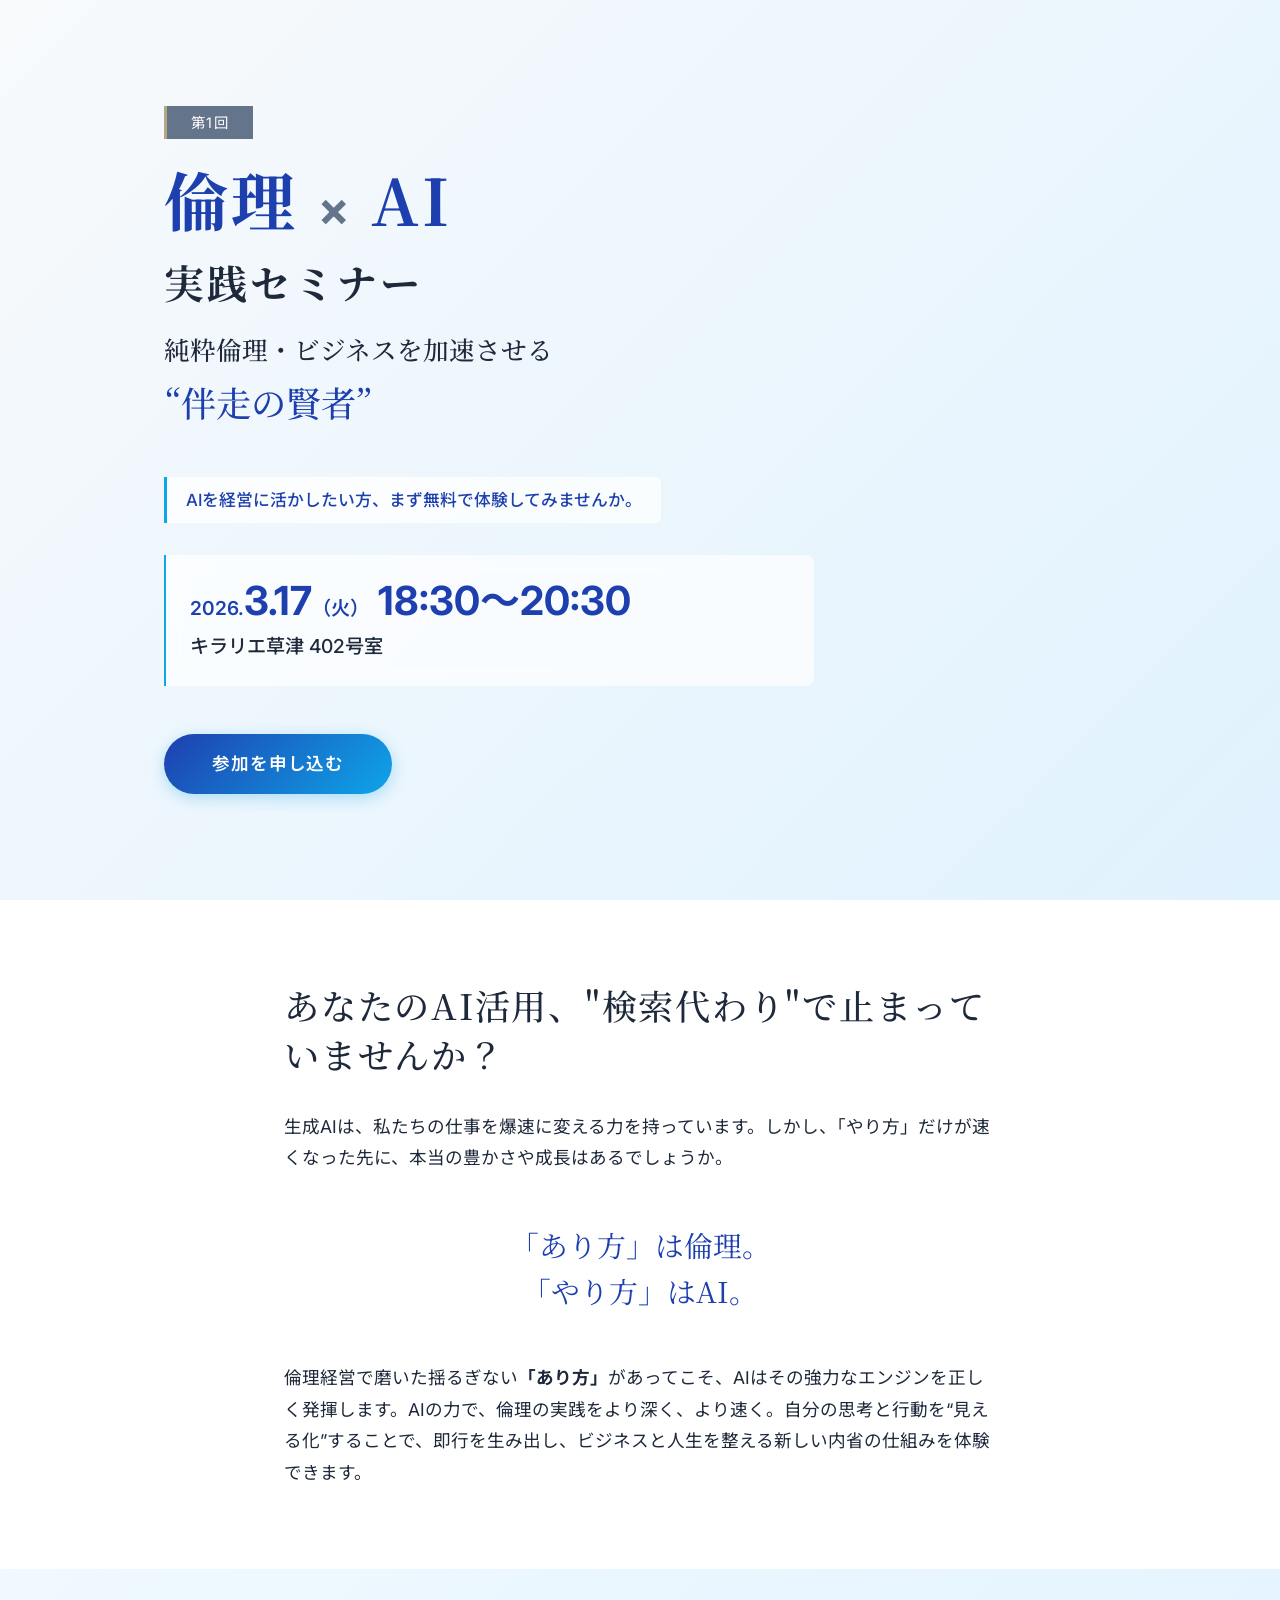
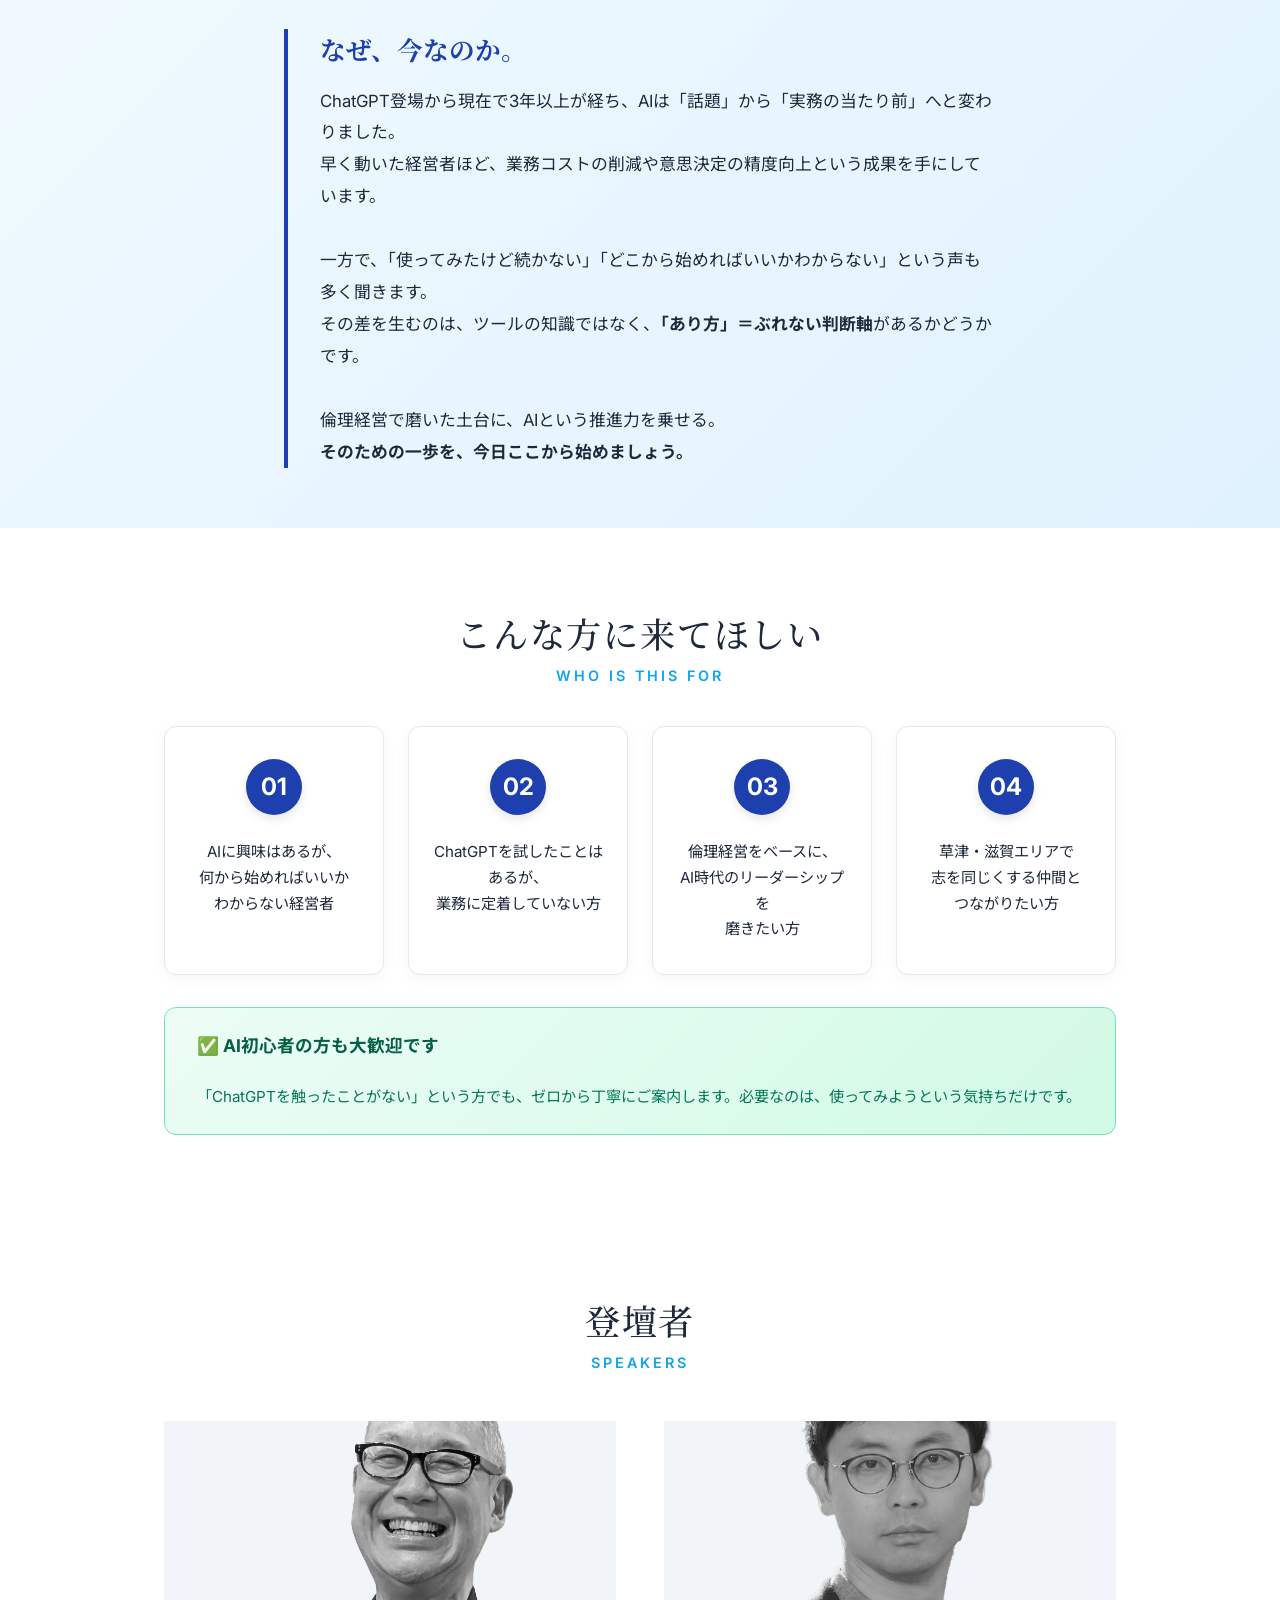
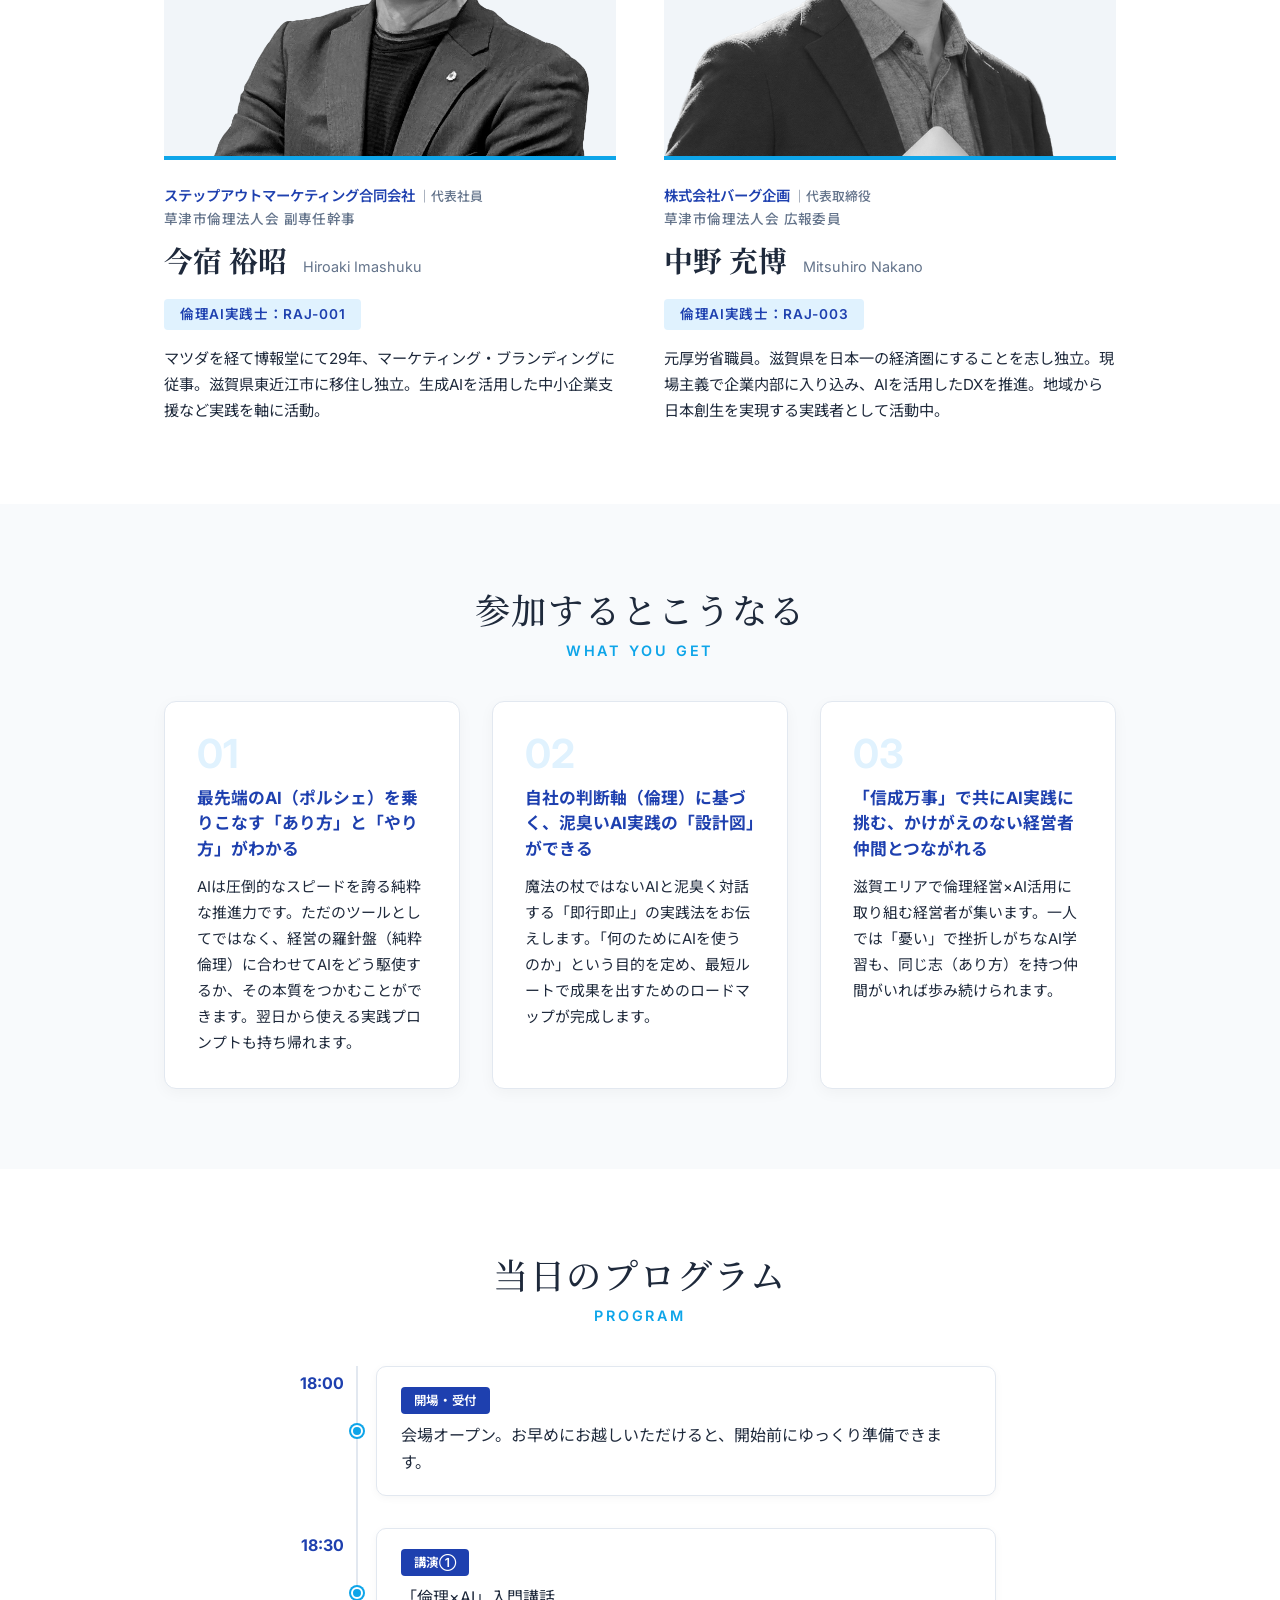
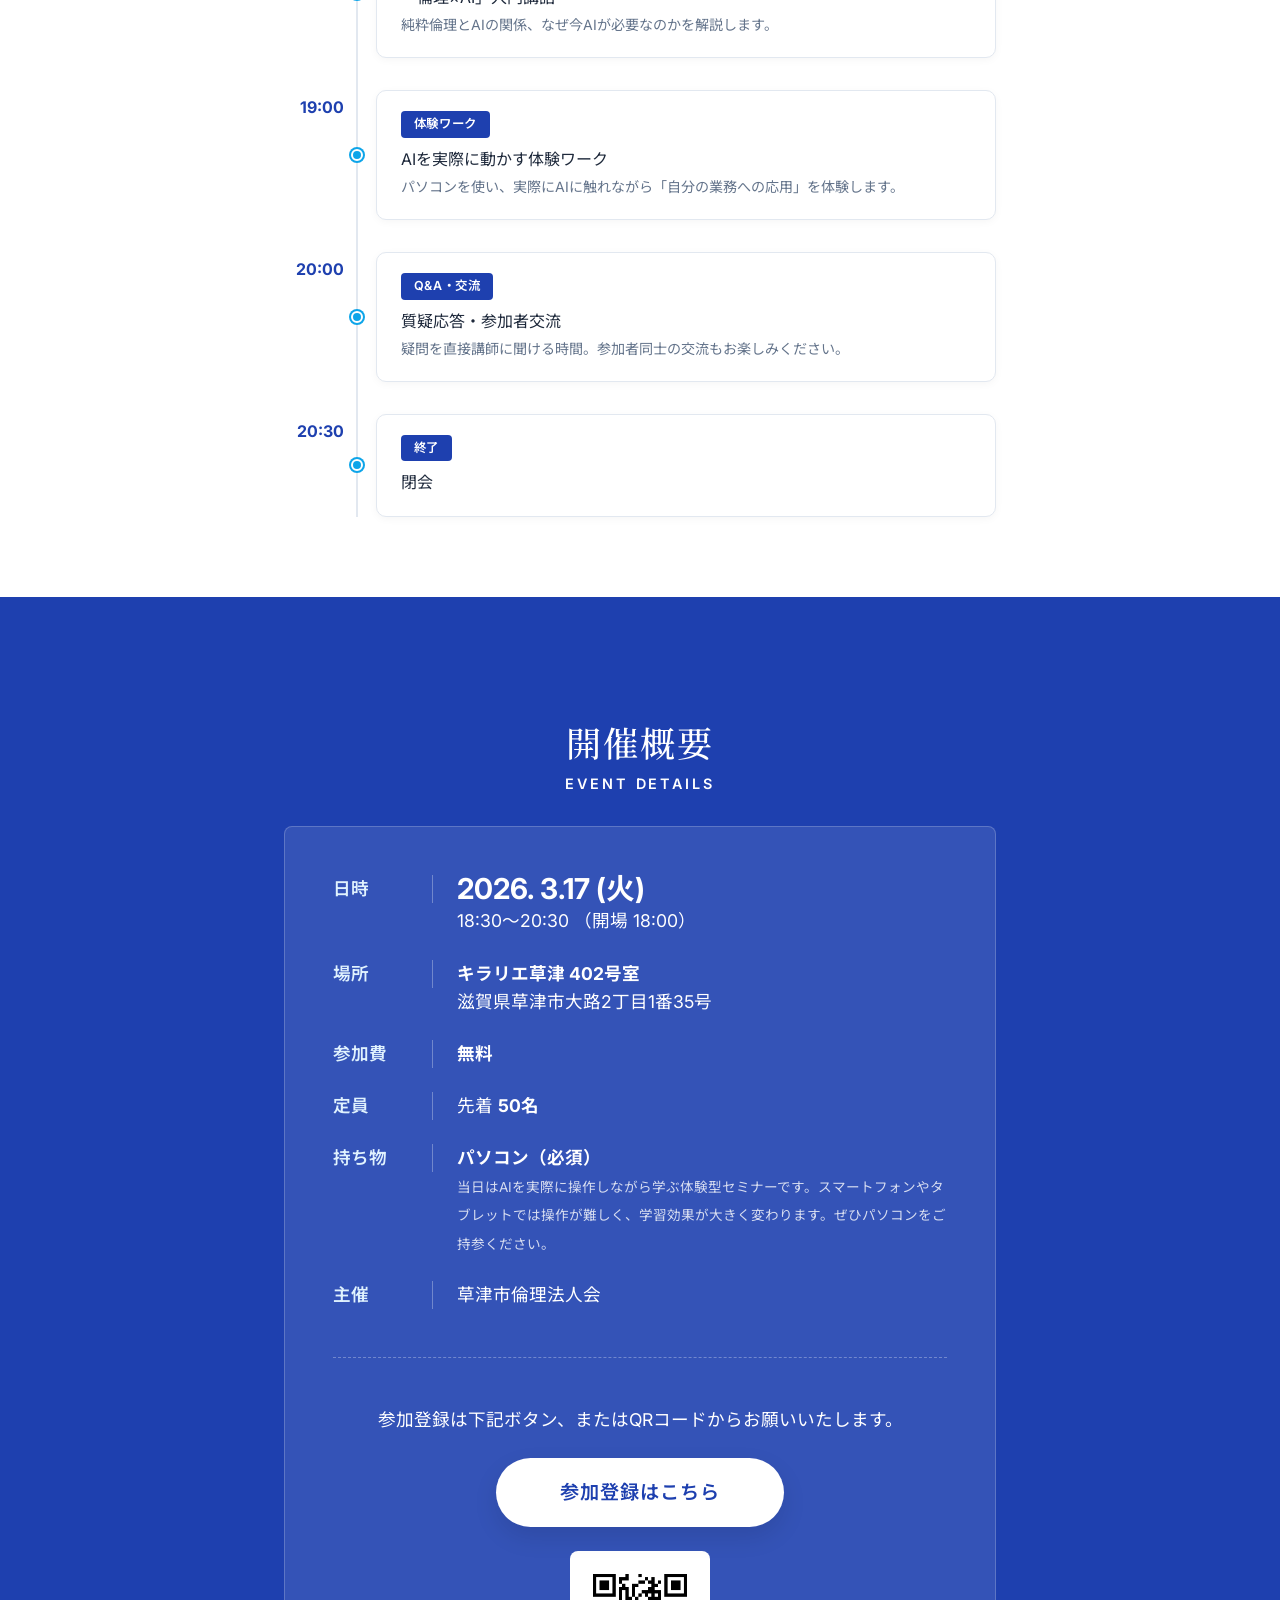
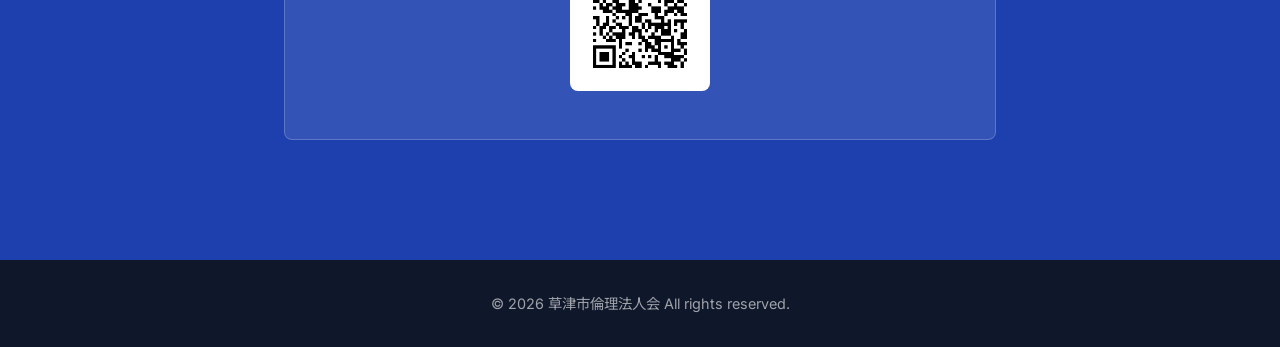
==== commit a59fb868: "style: 「倫理AI実践士とは」セクションの削除（文脈の最適化）" ====
--- a/index.html
+++ b/index.html
@@ -96,28 +96,6 @@
       </div>
     </section>
 
-    <!-- Professional Profile Section -->
-    <section class="concept-section bg-light fade-in">
-      <div class="container container-sm">
-        <div class="concept-box">
-          <h3 class="concept-title">【 倫理AI実践士 とは 】</h3>
-          <p>
-            純粋倫理を軸に人としての正しい判断基準を持ちながら、生成AIを“実務の武器”として現場に落とし込める人材です。
-          </p>
-          <p>
-            自らの変容を起点に、家族、従業員、地域、そして日本創生へと波紋を広げていきます。
-          </p>
-          <div class="concept-footer">
-            <p>
-              AIに振り回されるのではなく、真の伴走者として共に未来を創る。<br /><strong
-                >AI新時代のリーダーシップを、この滋賀から一緒に始めませんか？</strong
-              >
-            </p>
-          </div>
-        </div>
-      </div>
-    </section>
-
     <!-- こんな方へセクション -->
     <section class="target-section fade-in">
       <div class="container">
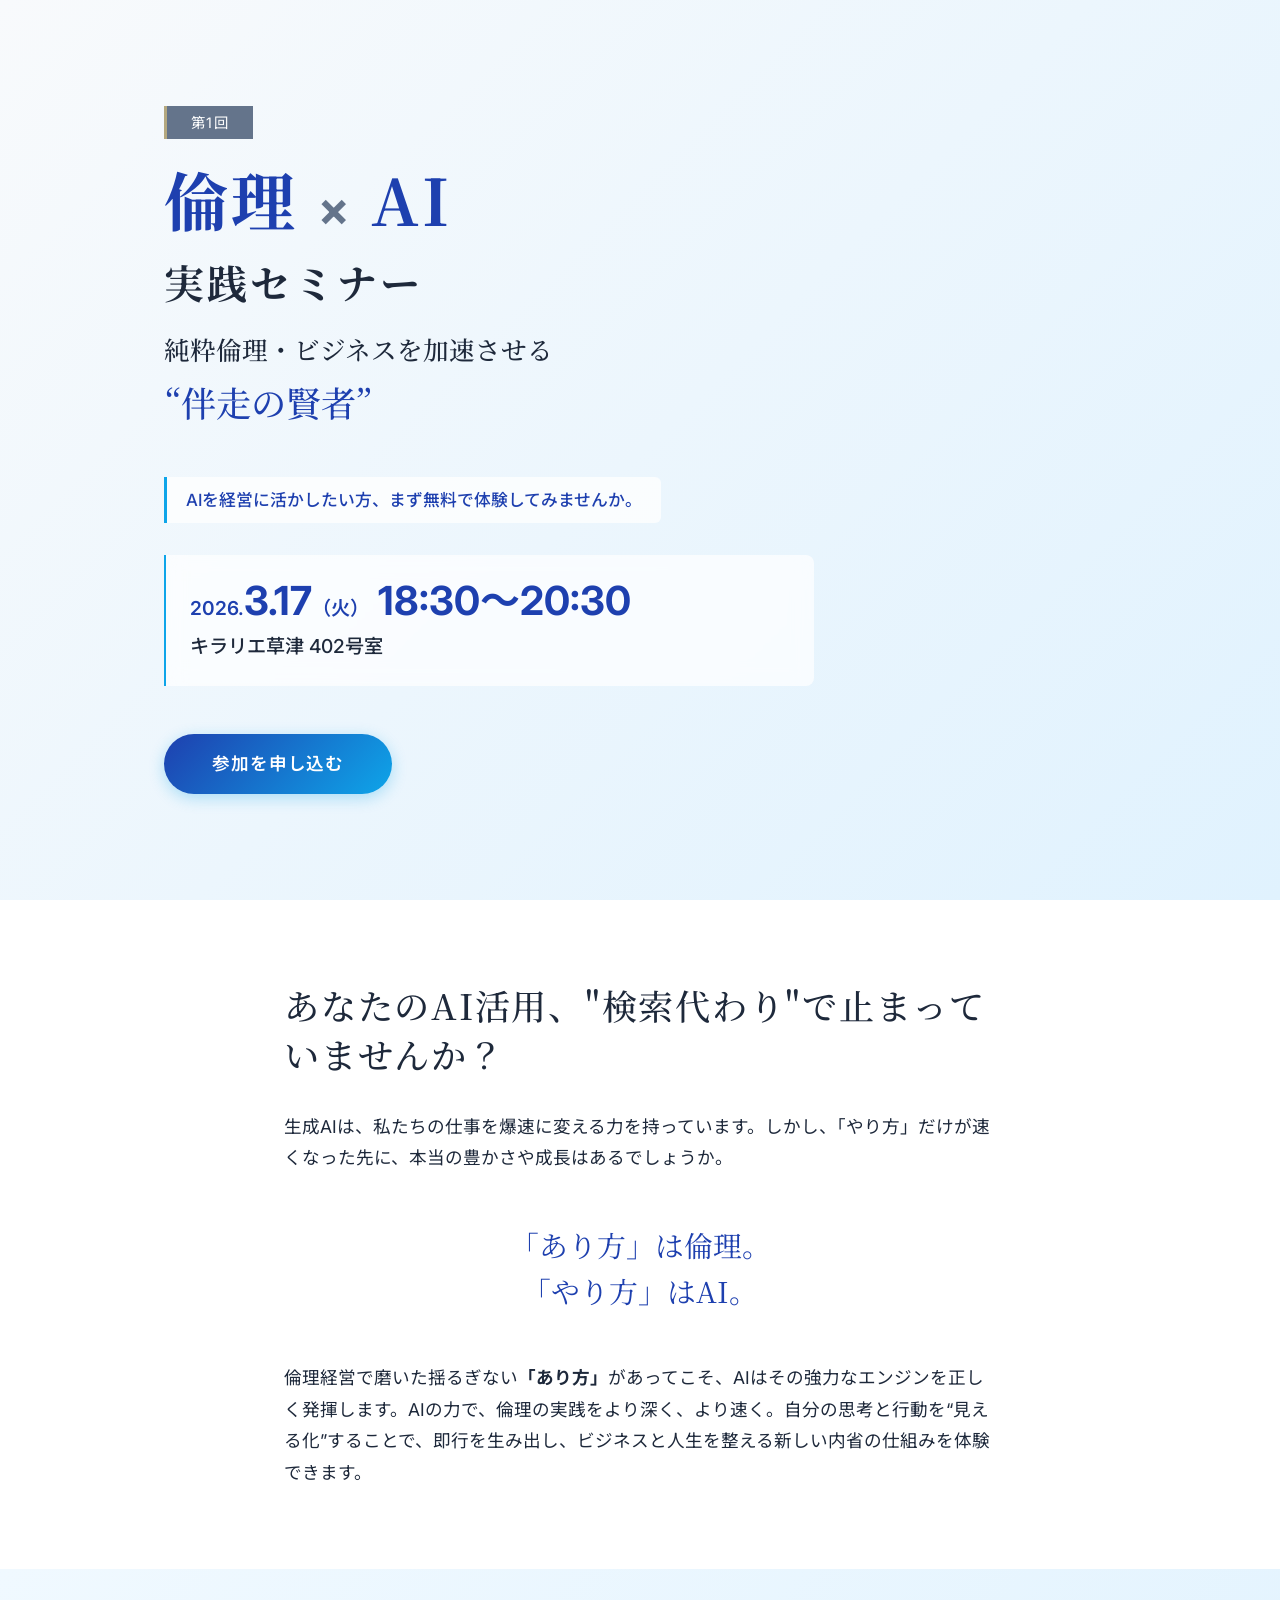
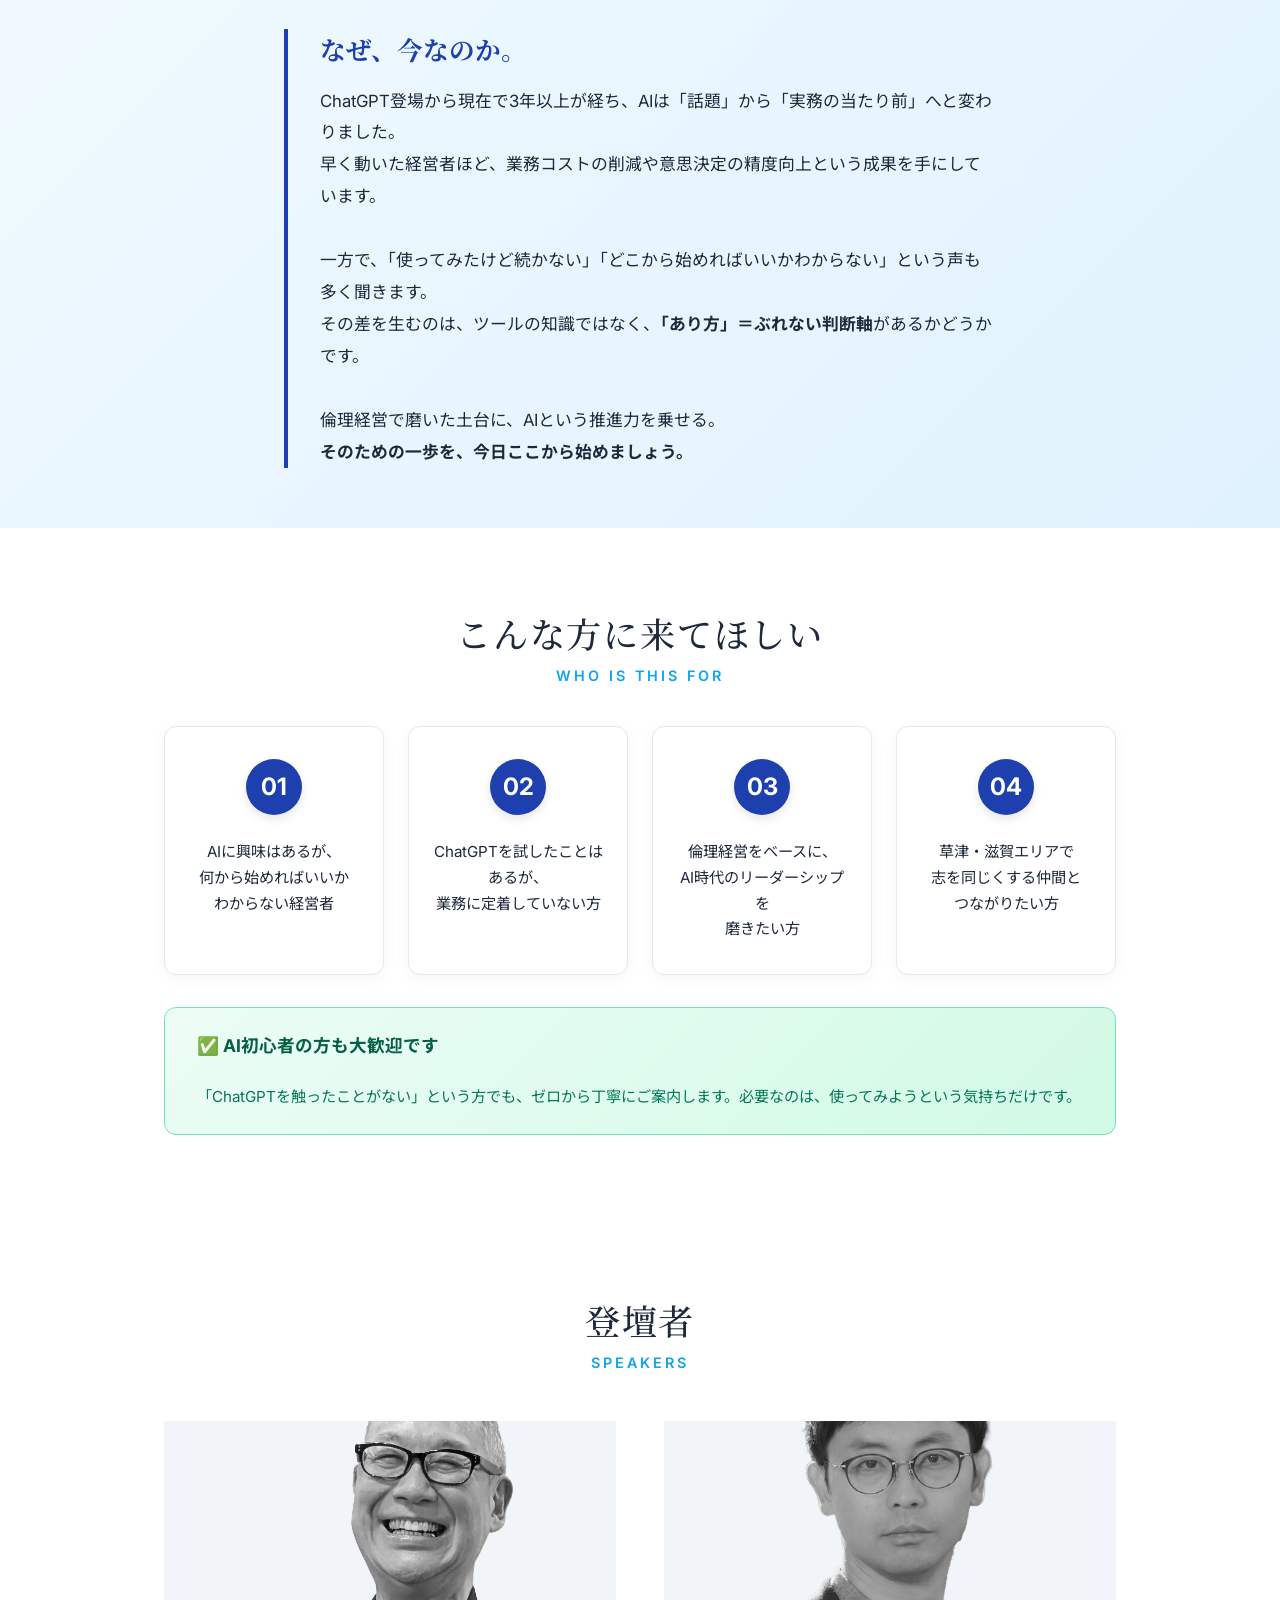
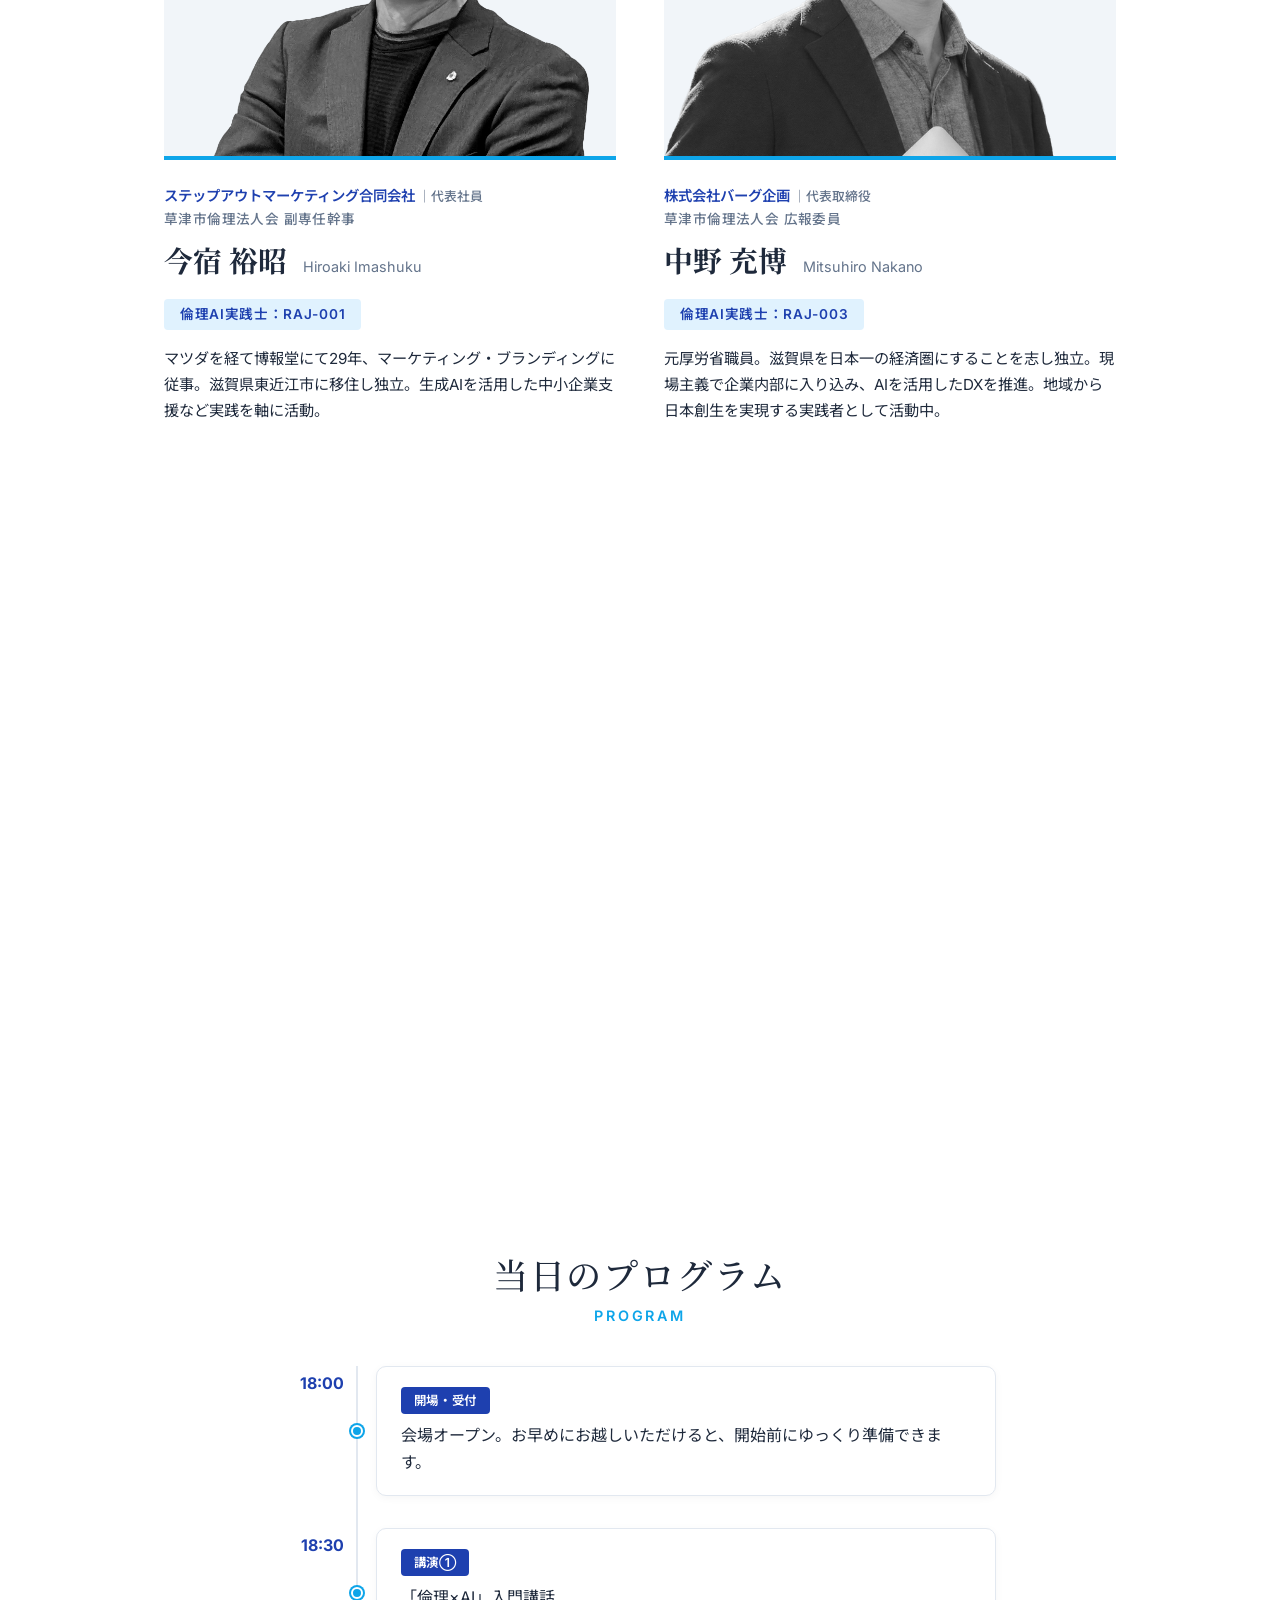
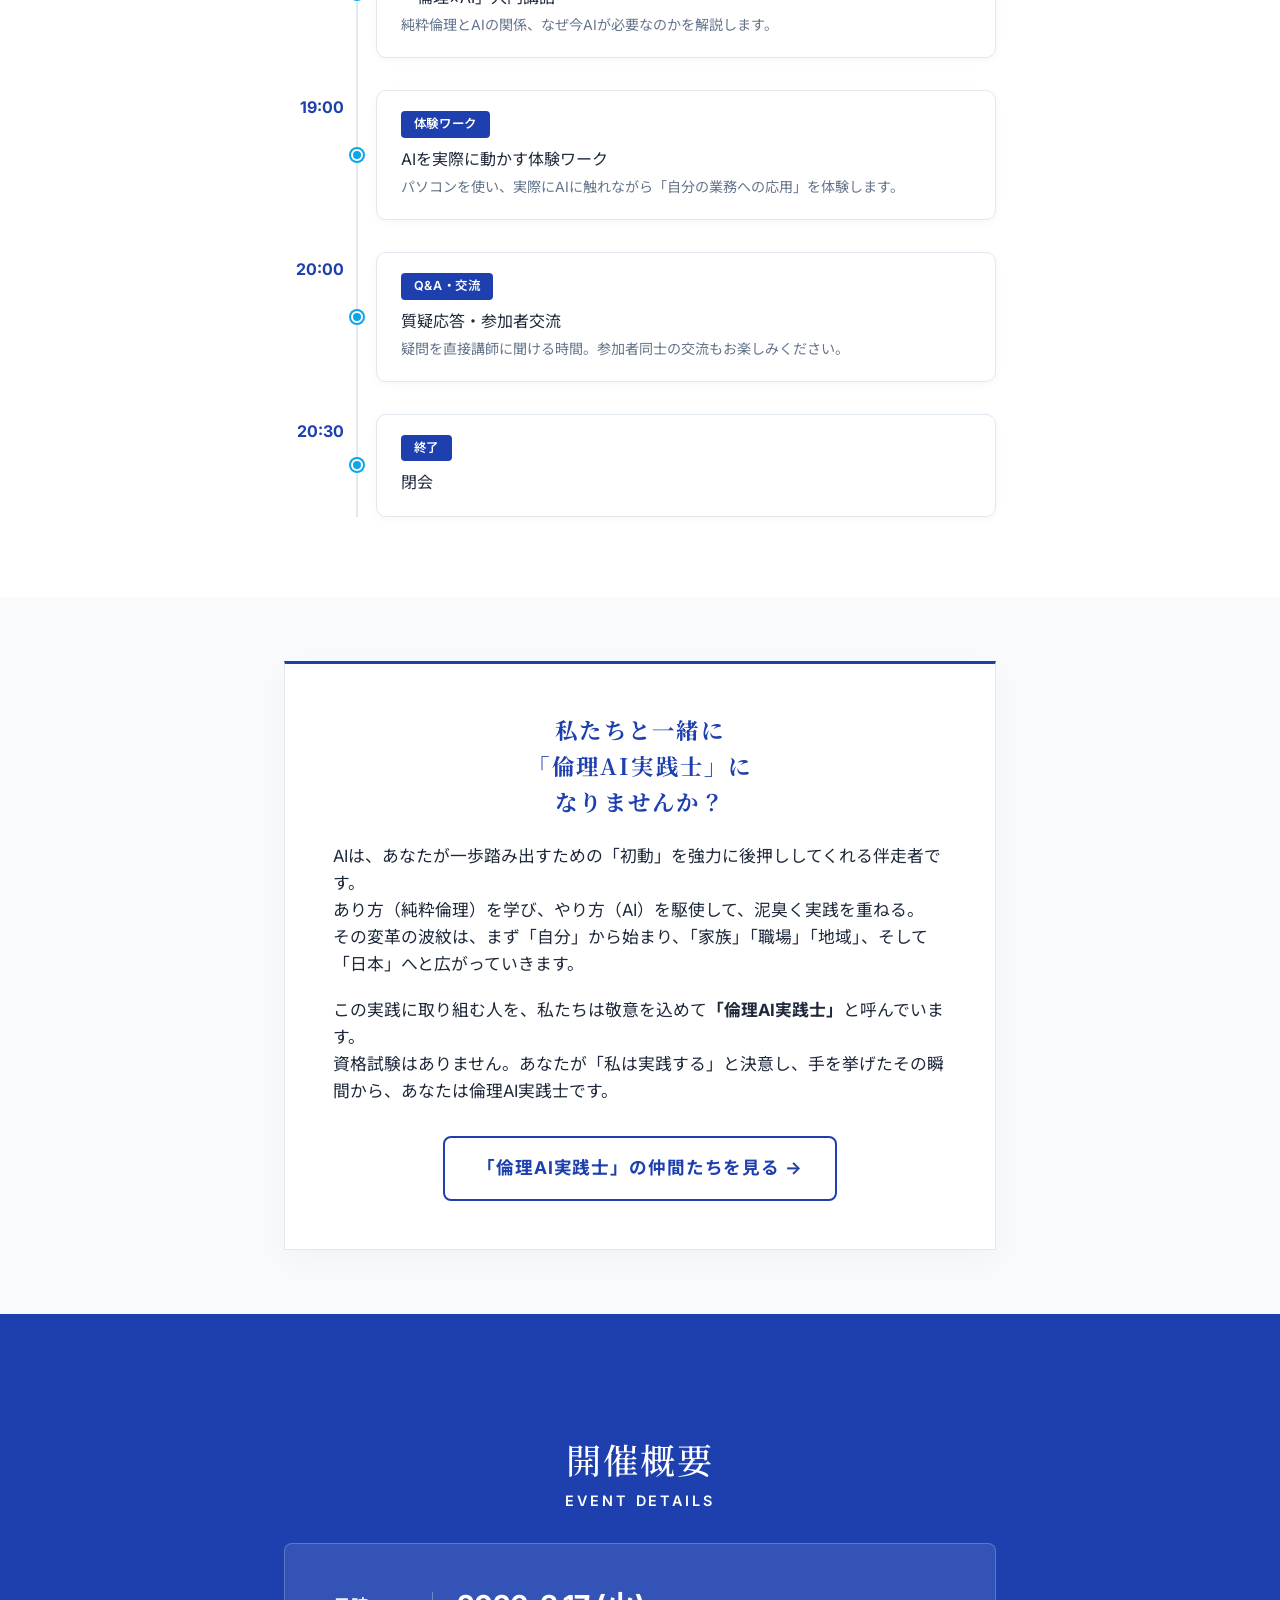
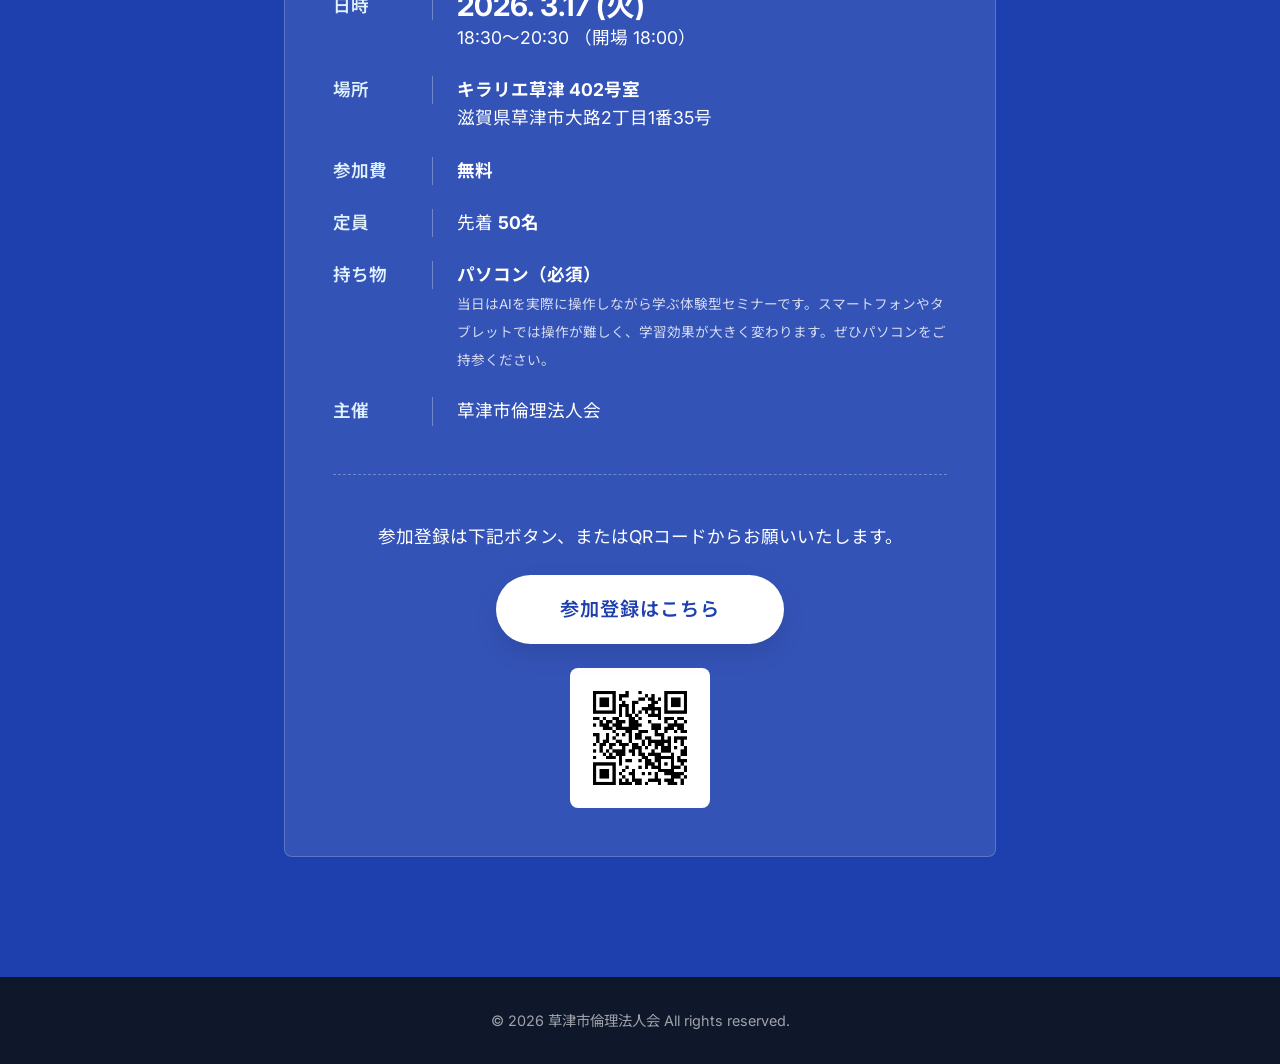
==== commit e3b61bb3: "feat: 倫理AI実践士セクションの追加とメンバー紹介ページ(members.html)の作成" ====
--- a/index.html
+++ b/index.html
@@ -241,6 +241,29 @@
       </div>
     </section>
 
+    <!-- 倫理AI実践士 セクション -->
+    <section class="concept-section bg-light fade-in" style="padding: 4rem 0;">
+      <div class="container container-sm">
+        <div class="concept-box" style="text-align: center;">
+          <h3 class="concept-title" style="margin-bottom: 1.5rem;">私たちと一緒に<br>「倫理AI実践士」に<br>なりませんか？</h3>
+          <p style="text-align: left; margin-bottom: 1.2rem;">
+            AIは、あなたが一歩踏み出すための「初動」を強力に後押ししてくれる伴走者です。<br>
+            あり方（純粋倫理）を学び、やり方（AI）を駆使して、泥臭く実践を重ねる。<br>
+            その変革の波紋は、まず「自分」から始まり、「家族」「職場」「地域」、そして「日本」へと広がっていきます。
+          </p>
+          <p style="text-align: left; margin-bottom: 2rem;">
+            この実践に取り組む人を、私たちは敬意を込めて<strong>「倫理AI実践士」</strong>と呼んでいます。<br>
+            資格試験はありません。あなたが「私は実践する」と決意し、手を挙げたその瞬間から、あなたは倫理AI実践士です。
+          </p>
+          <div class="concept-footer" style="background: none; border: none; padding: 0;">
+            <a href="members.html" class="btn btn-outline" style="display: inline-block; padding: 1rem 2rem; border: 2px solid var(--c-primary); color: var(--c-primary); text-decoration: none; border-radius: 8px; font-weight: bold; transition: all 0.3s ease;">
+              「倫理AI実践士」の仲間たちを見る →
+            </a>
+          </div>
+        </div>
+      </div>
+    </section>
+
     <!-- Event Detail Section -->
     <section id="register" class="event-section bg-primary fade-in">
       <div class="container container-sm">
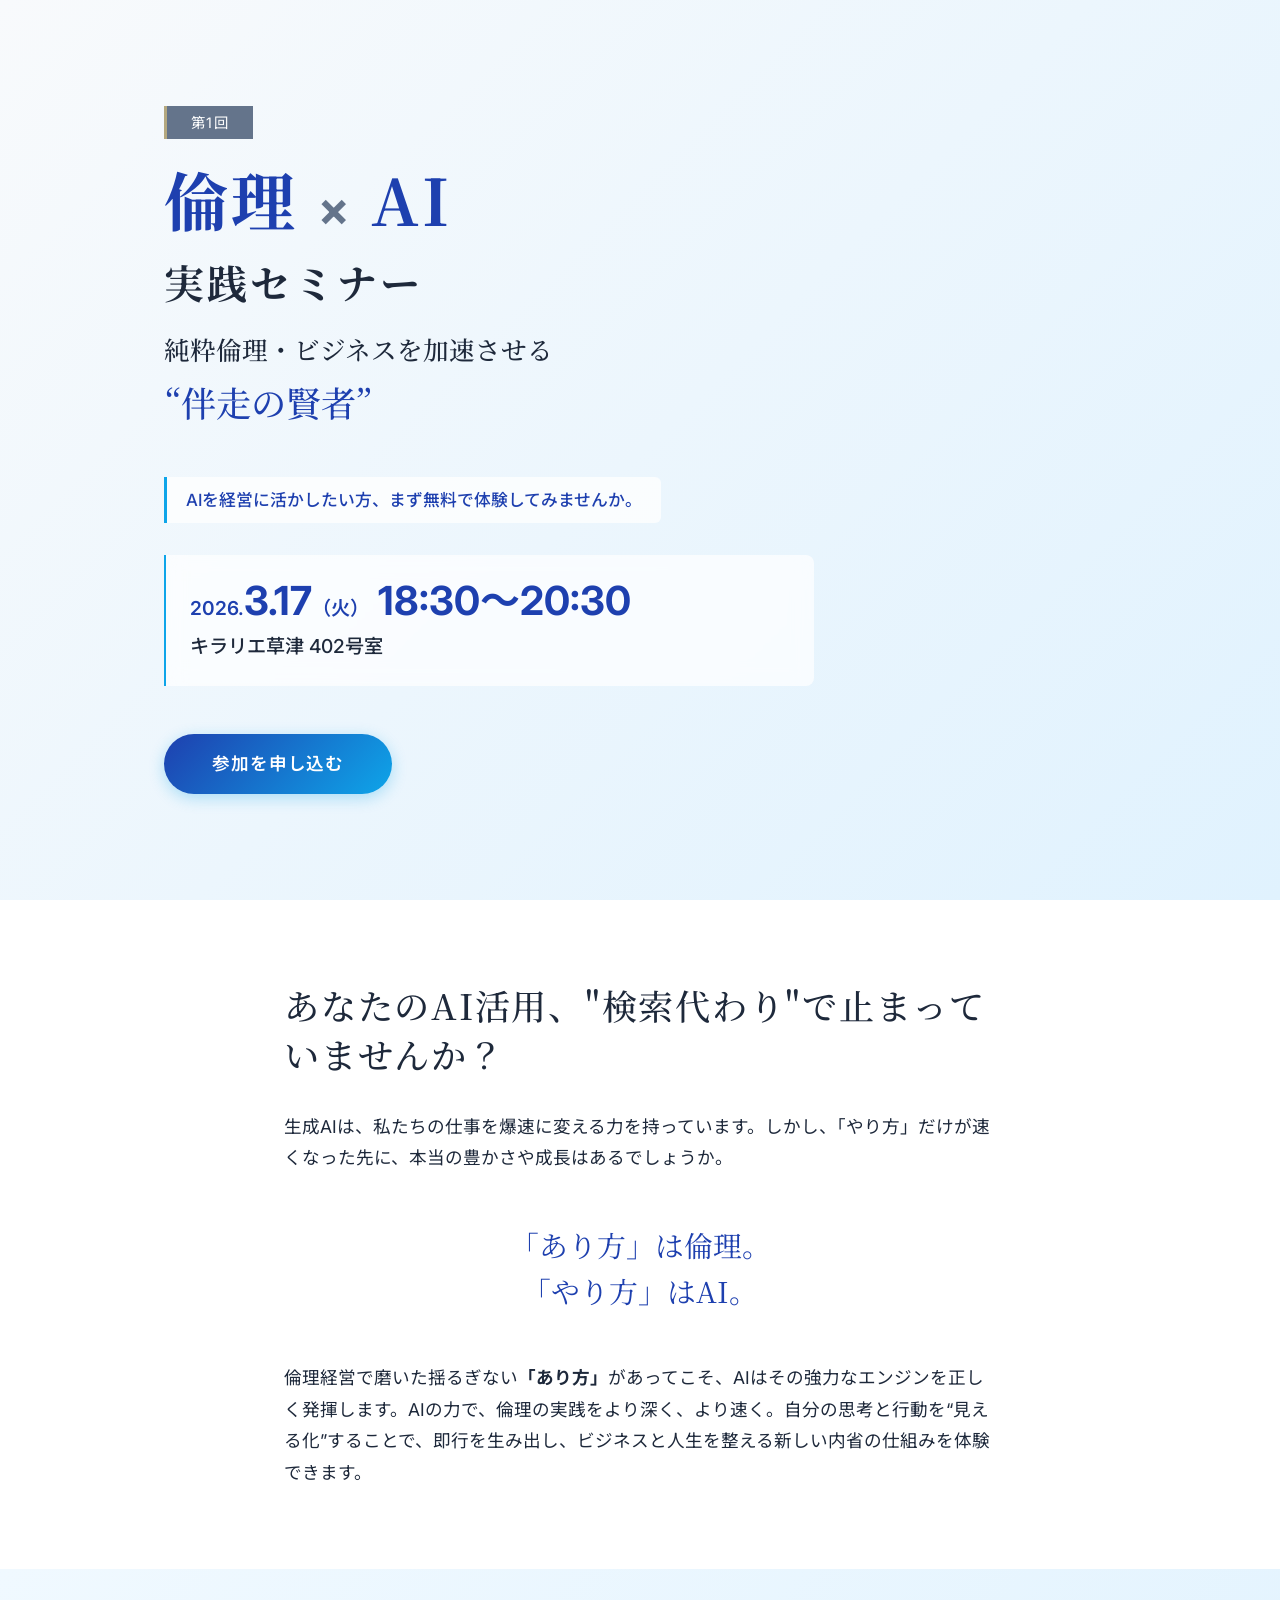
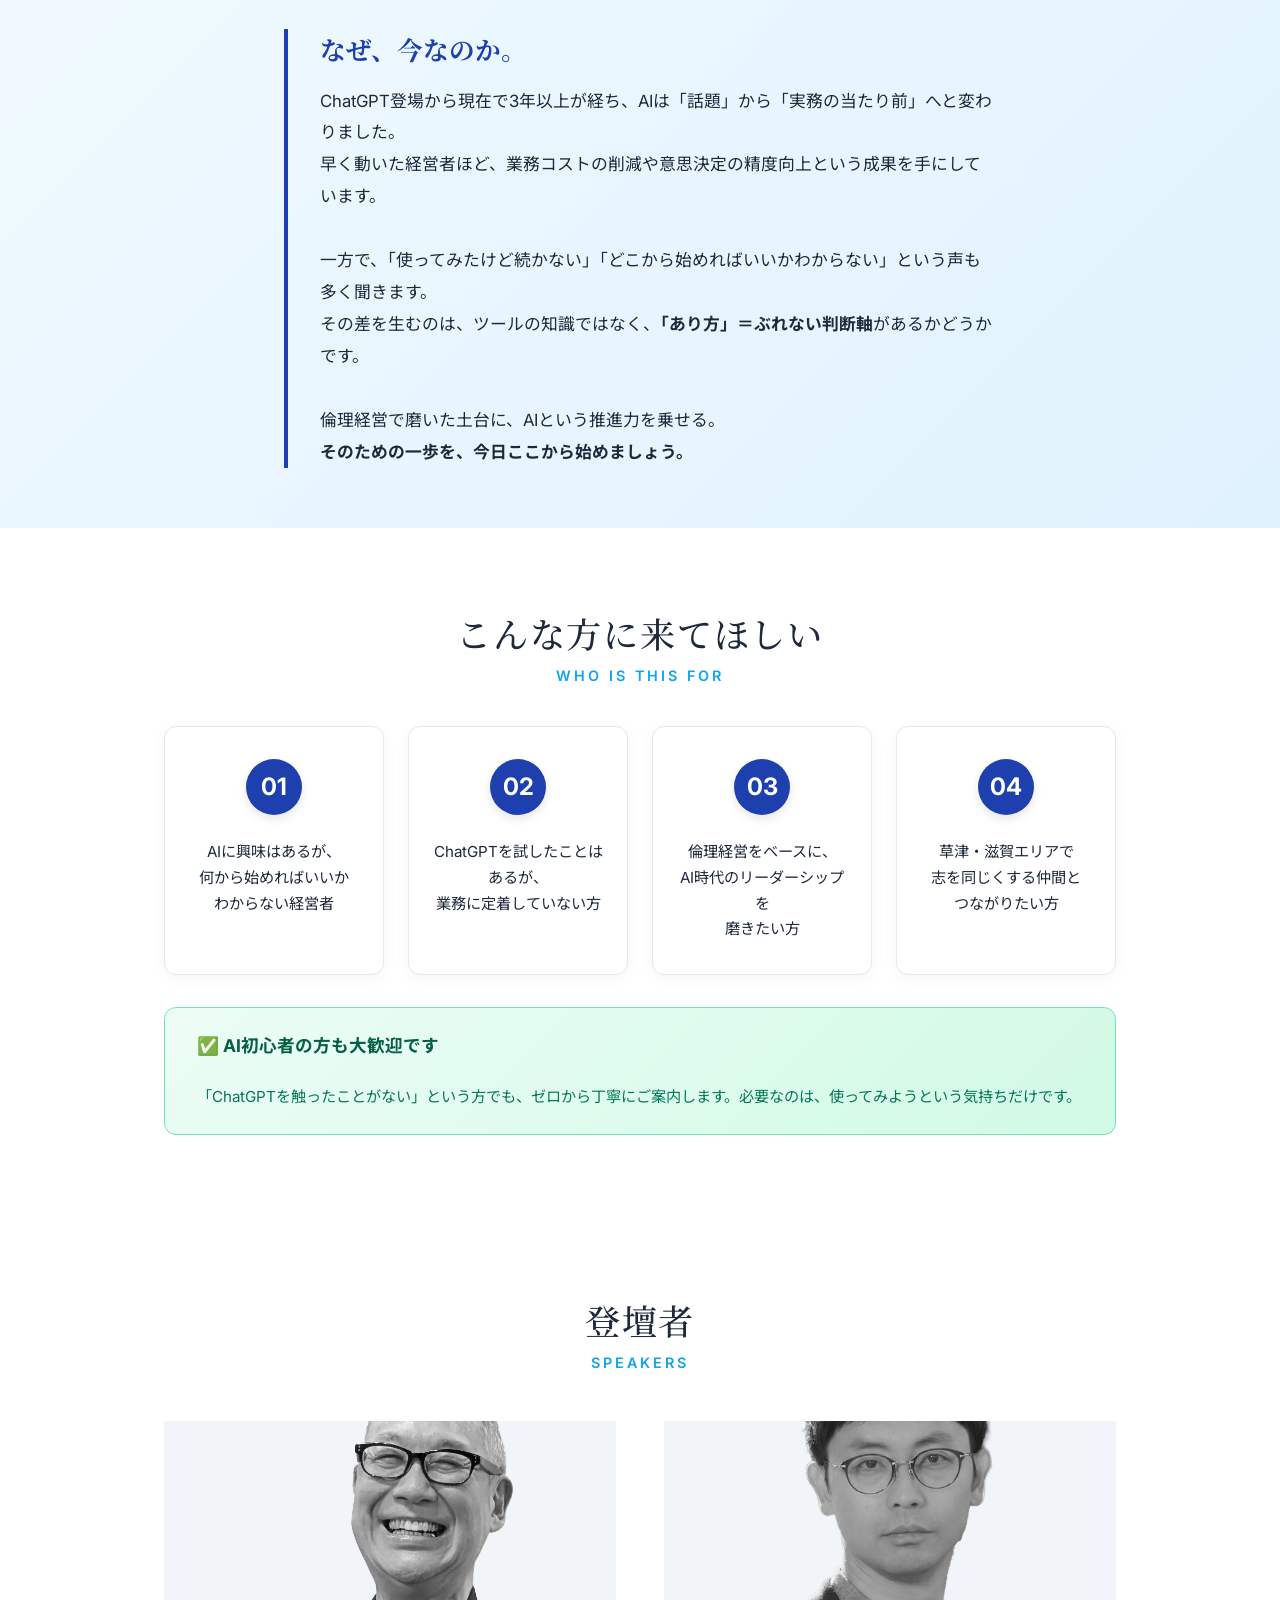
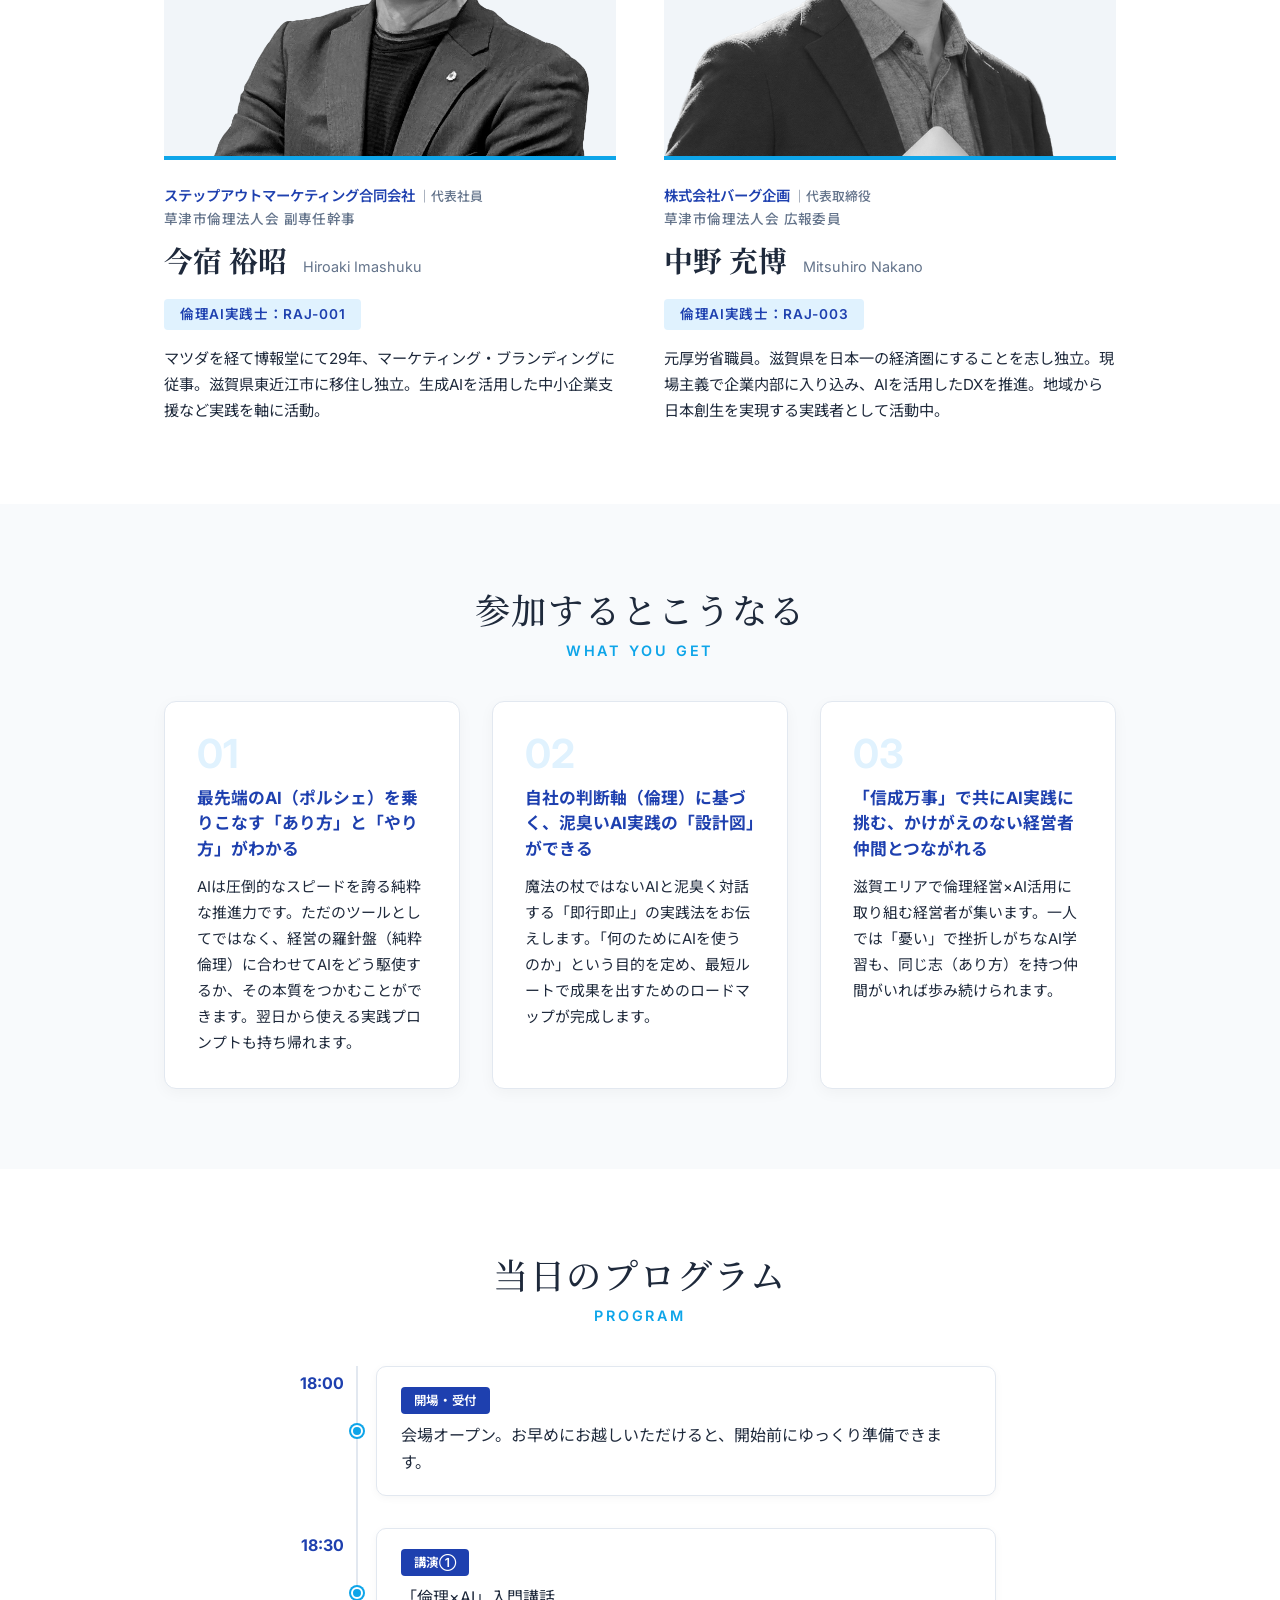
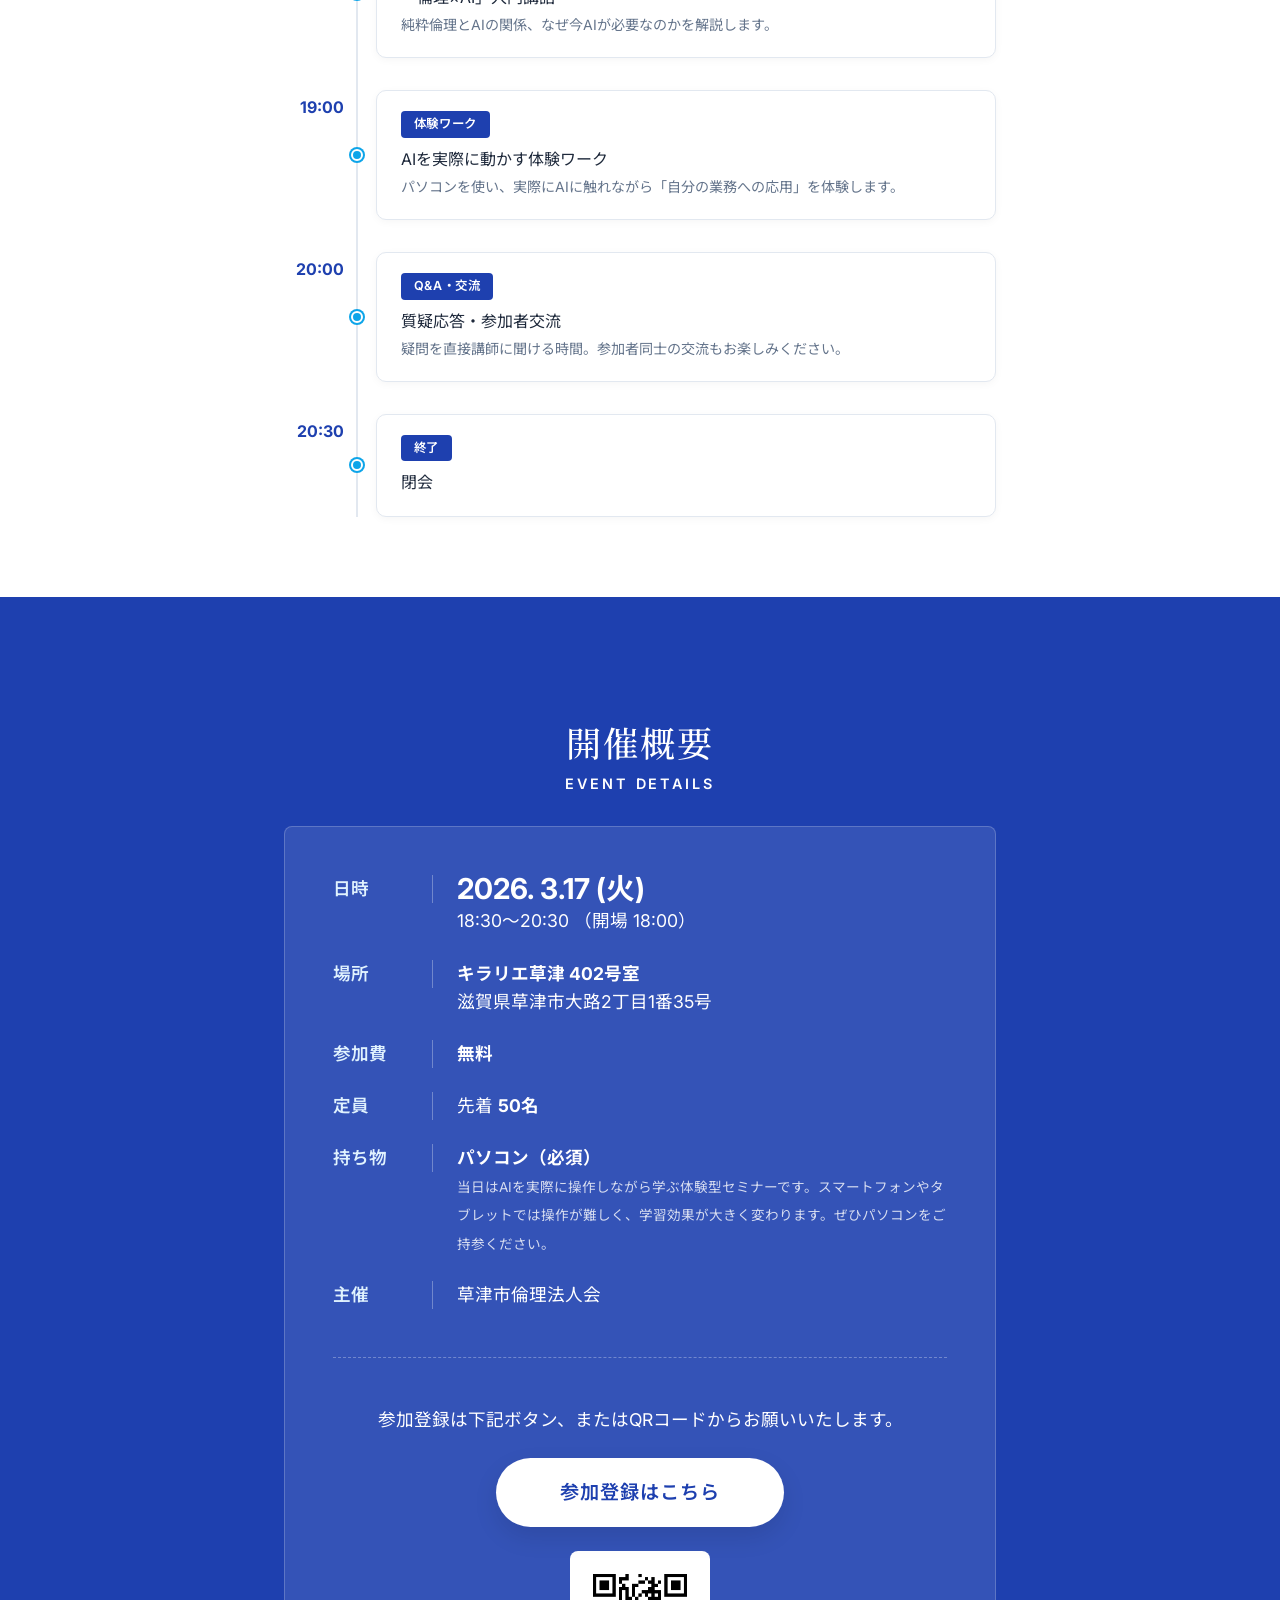
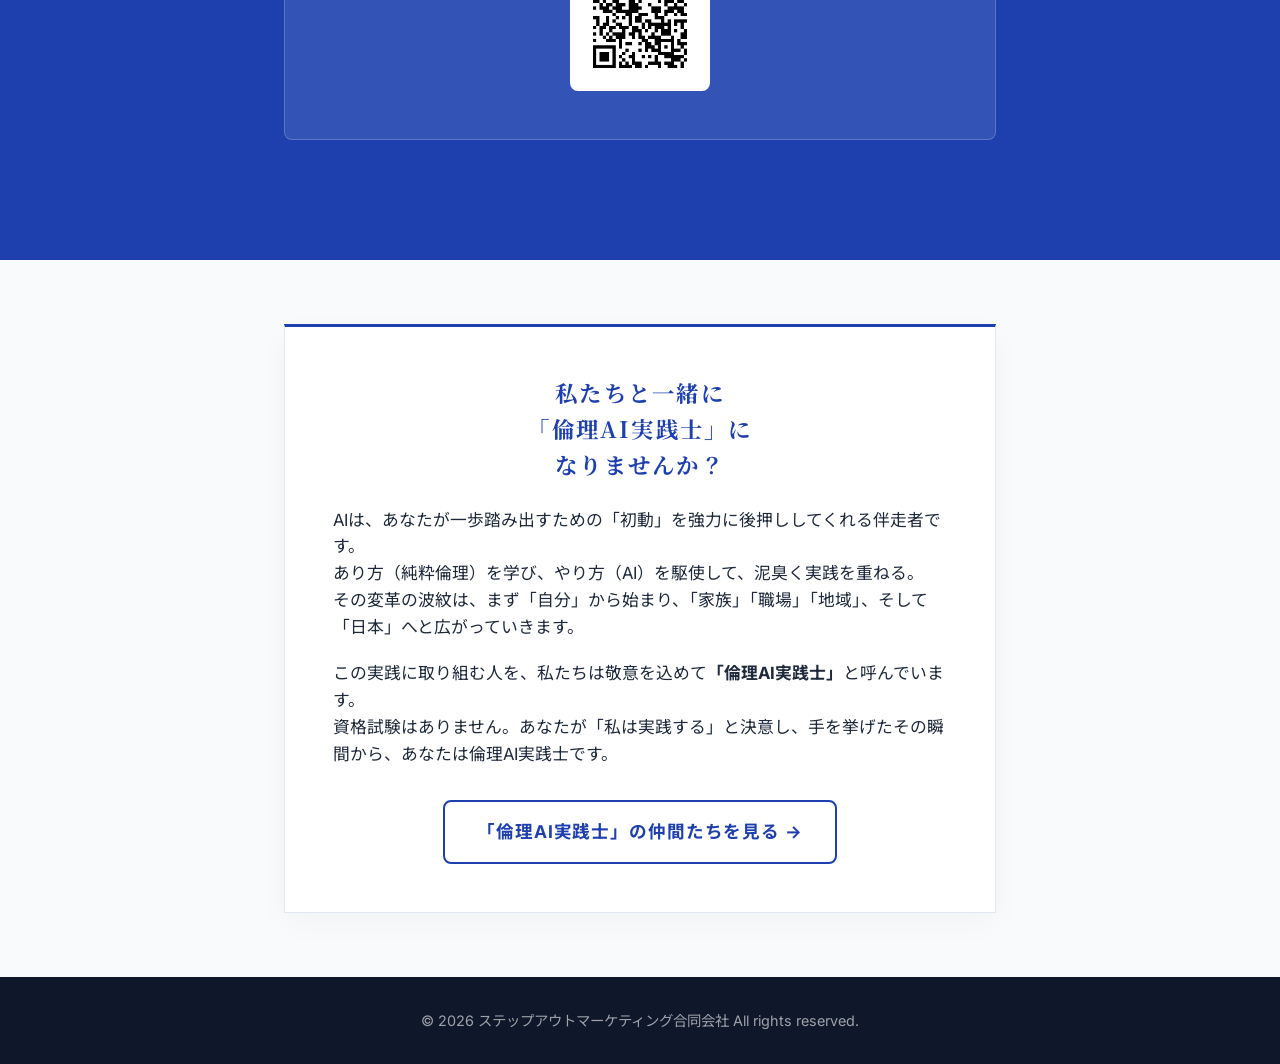
==== commit 422025cb: "style: 倫理AI実践士セクションを最下部へ移動、フッター表記を自社名へ変更" ====
--- a/index.html
+++ b/index.html
@@ -241,28 +241,6 @@
       </div>
     </section>
 
-    <!-- 倫理AI実践士 セクション -->
-    <section class="concept-section bg-light fade-in" style="padding: 4rem 0;">
-      <div class="container container-sm">
-        <div class="concept-box" style="text-align: center;">
-          <h3 class="concept-title" style="margin-bottom: 1.5rem;">私たちと一緒に<br>「倫理AI実践士」に<br>なりませんか？</h3>
-          <p style="text-align: left; margin-bottom: 1.2rem;">
-            AIは、あなたが一歩踏み出すための「初動」を強力に後押ししてくれる伴走者です。<br>
-            あり方（純粋倫理）を学び、やり方（AI）を駆使して、泥臭く実践を重ねる。<br>
-            その変革の波紋は、まず「自分」から始まり、「家族」「職場」「地域」、そして「日本」へと広がっていきます。
-          </p>
-          <p style="text-align: left; margin-bottom: 2rem;">
-            この実践に取り組む人を、私たちは敬意を込めて<strong>「倫理AI実践士」</strong>と呼んでいます。<br>
-            資格試験はありません。あなたが「私は実践する」と決意し、手を挙げたその瞬間から、あなたは倫理AI実践士です。
-          </p>
-          <div class="concept-footer" style="background: none; border: none; padding: 0;">
-            <a href="members.html" class="btn btn-outline" style="display: inline-block; padding: 1rem 2rem; border: 2px solid var(--c-primary); color: var(--c-primary); text-decoration: none; border-radius: 8px; font-weight: bold; transition: all 0.3s ease;">
-              「倫理AI実践士」の仲間たちを見る →
-            </a>
-          </div>
-        </div>
-      </div>
-    </section>
 
     <!-- Event Detail Section -->
     <section id="register" class="event-section bg-primary fade-in">
@@ -316,10 +294,33 @@
       </div>
     </section>
 
+    <!-- 倫理AI実践士 セクション -->
+    <section class="concept-section bg-light fade-in" style="padding: 4rem 0;">
+      <div class="container container-sm">
+        <div class="concept-box" style="text-align: center;">
+          <h3 class="concept-title" style="margin-bottom: 1.5rem;">私たちと一緒に<br>「倫理AI実践士」に<br>なりませんか？</h3>
+          <p style="text-align: left; margin-bottom: 1.2rem;">
+            AIは、あなたが一歩踏み出すための「初動」を強力に後押ししてくれる伴走者です。<br>
+            あり方（純粋倫理）を学び、やり方（AI）を駆使して、泥臭く実践を重ねる。<br>
+            その変革の波紋は、まず「自分」から始まり、「家族」「職場」「地域」、そして「日本」へと広がっていきます。
+          </p>
+          <p style="text-align: left; margin-bottom: 2rem;">
+            この実践に取り組む人を、私たちは敬意を込めて<strong>「倫理AI実践士」</strong>と呼んでいます。<br>
+            資格試験はありません。あなたが「私は実践する」と決意し、手を挙げたその瞬間から、あなたは倫理AI実践士です。
+          </p>
+          <div class="concept-footer" style="background: none; border: none; padding: 0;">
+            <a href="members.html" class="btn btn-outline" style="display: inline-block; padding: 1rem 2rem; border: 2px solid var(--c-primary); color: var(--c-primary); text-decoration: none; border-radius: 8px; font-weight: bold; transition: all 0.3s ease;">
+              「倫理AI実践士」の仲間たちを見る →
+            </a>
+          </div>
+        </div>
+      </div>
+    </section>
+
     <!-- Footer -->
     <footer class="footer">
       <div class="container text-center">
-        <p>&copy; 2026 草津市倫理法人会 All rights reserved.</p>
+        <p>&copy; 2026 ステップアウトマーケティング合同会社 All rights reserved.</p>
       </div>
     </footer>
 
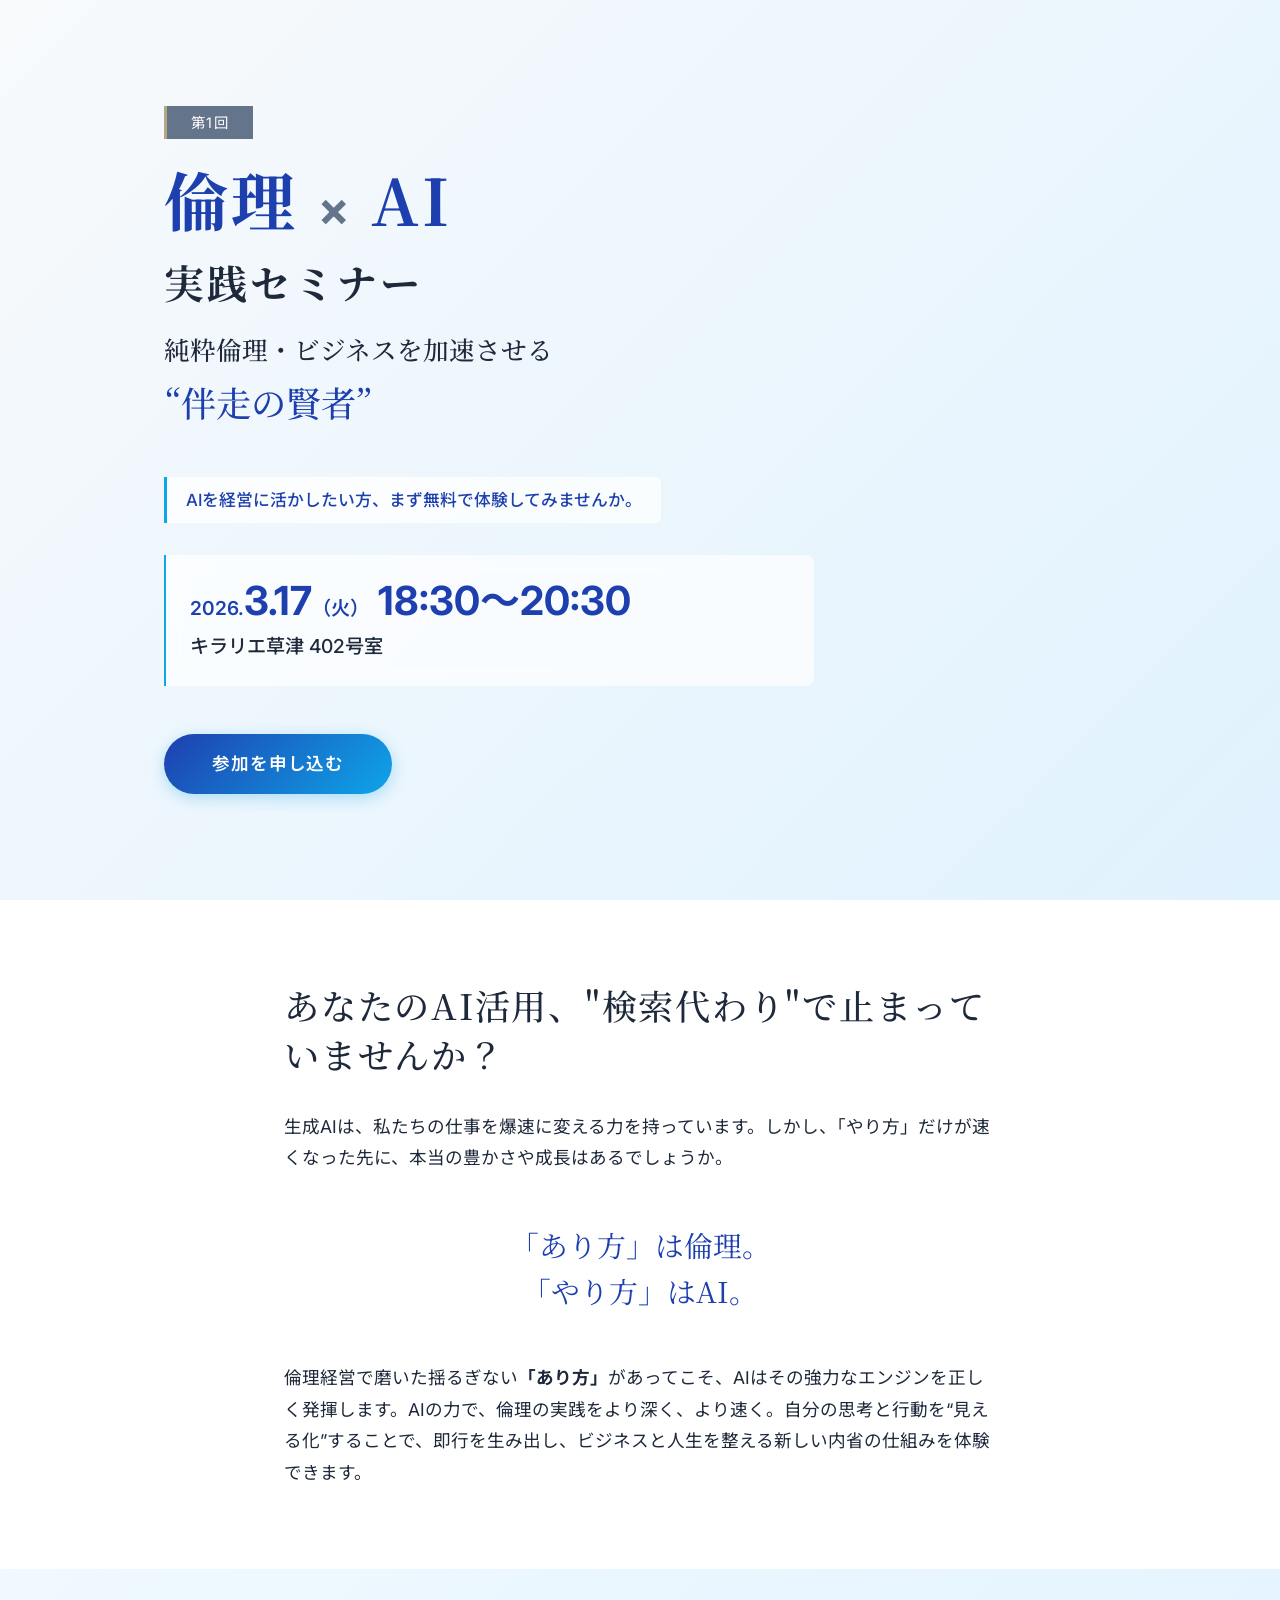
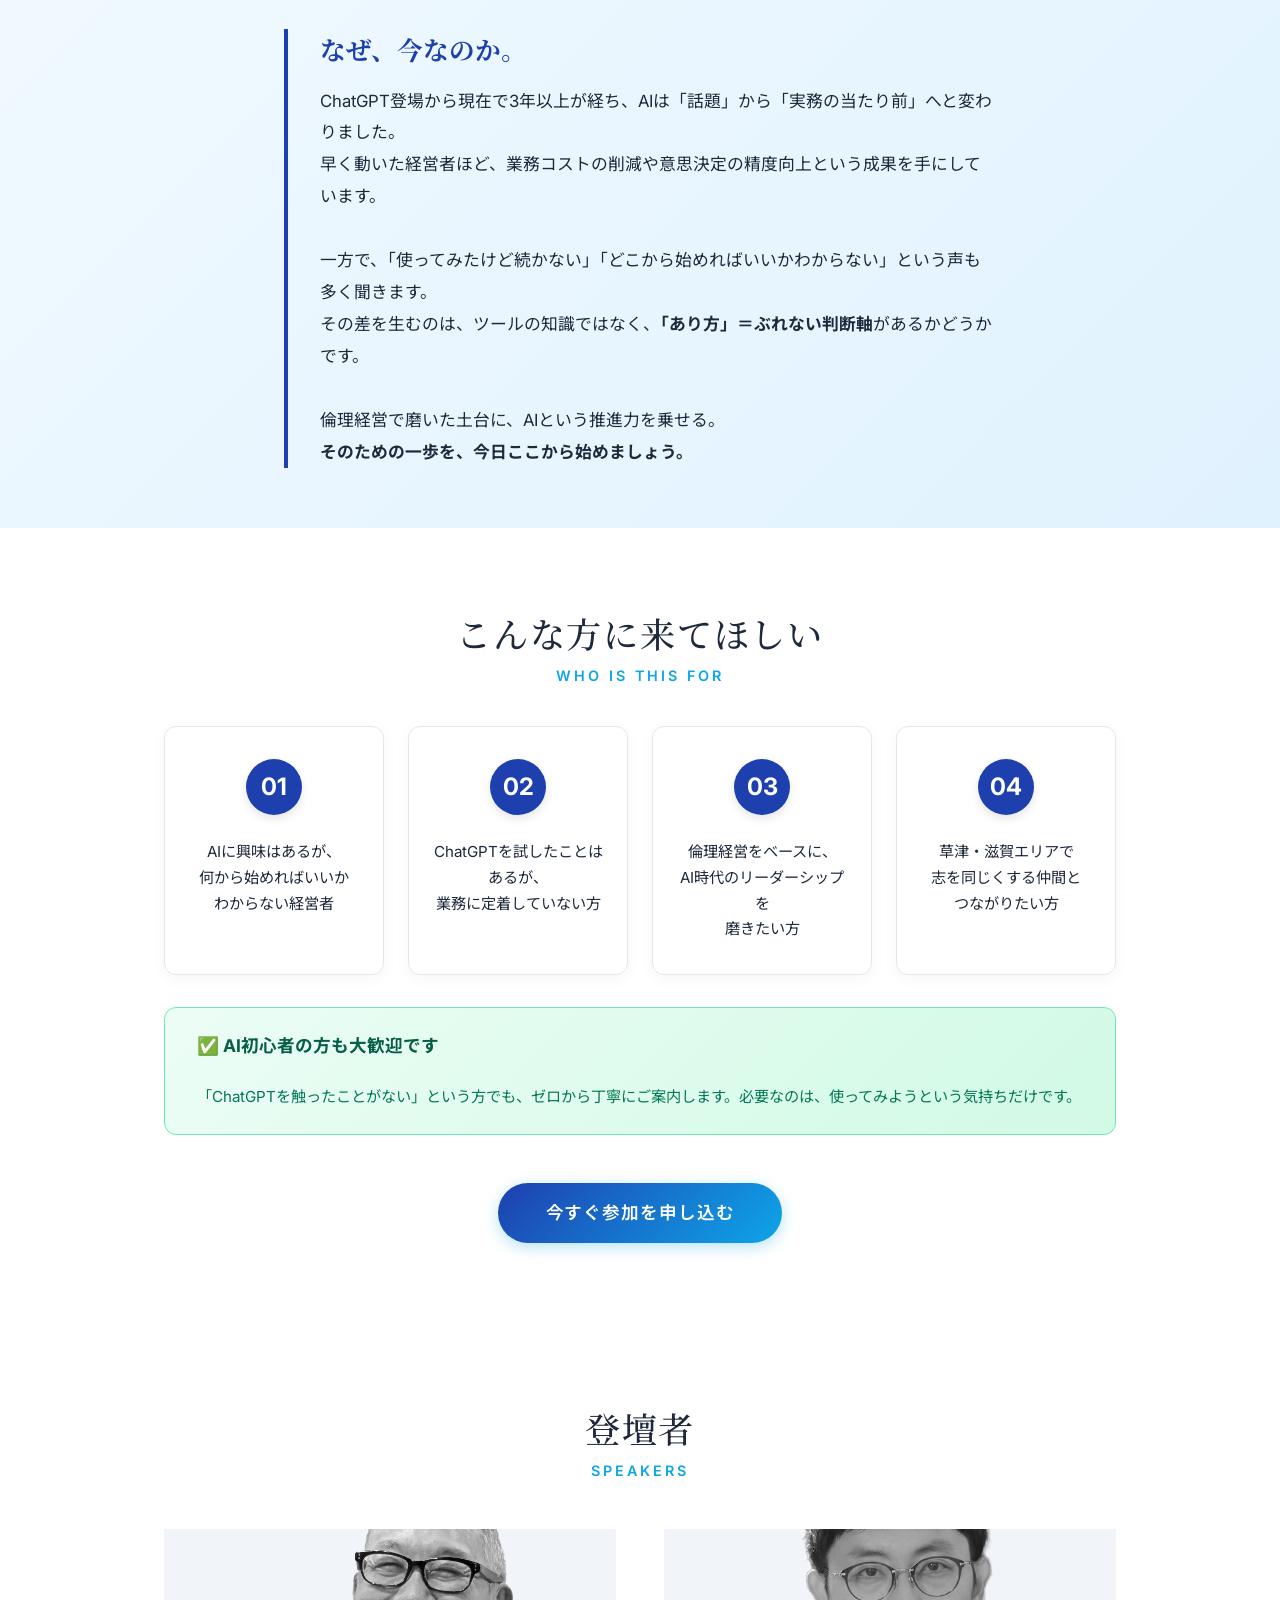
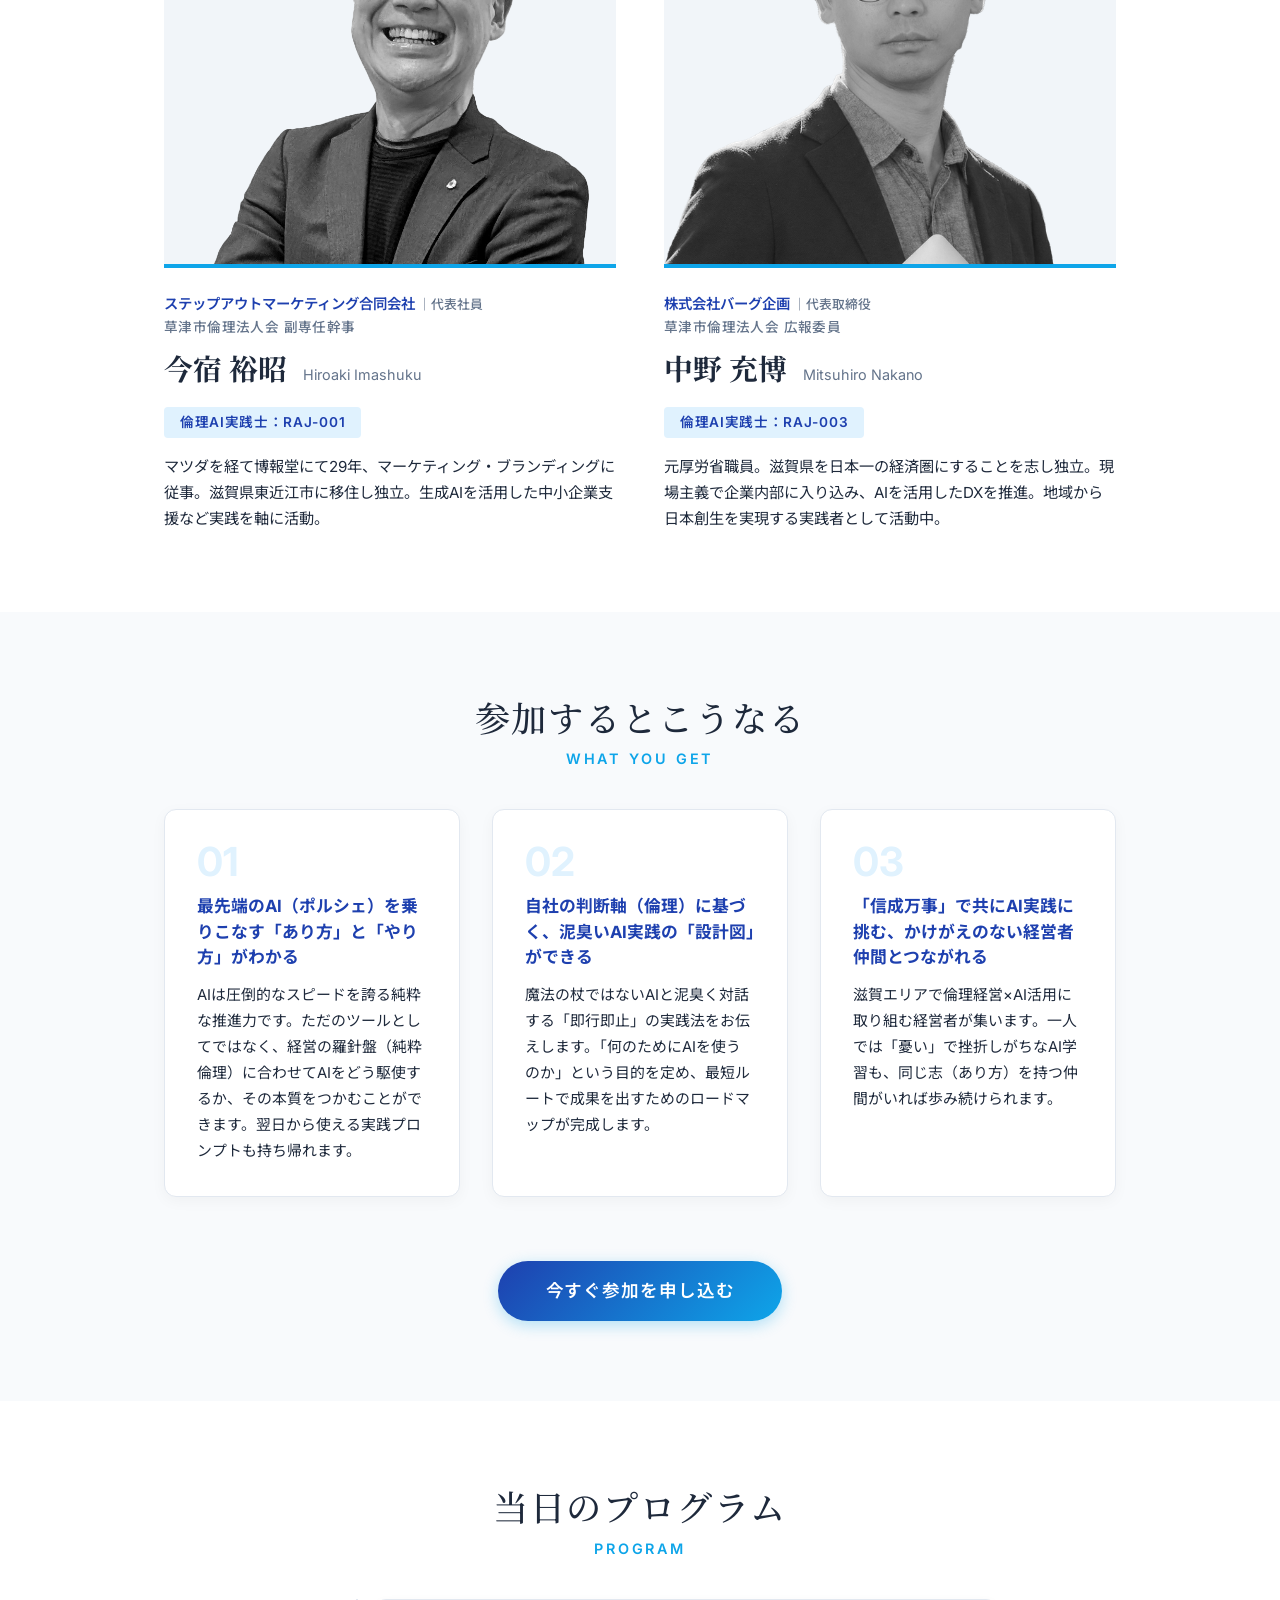
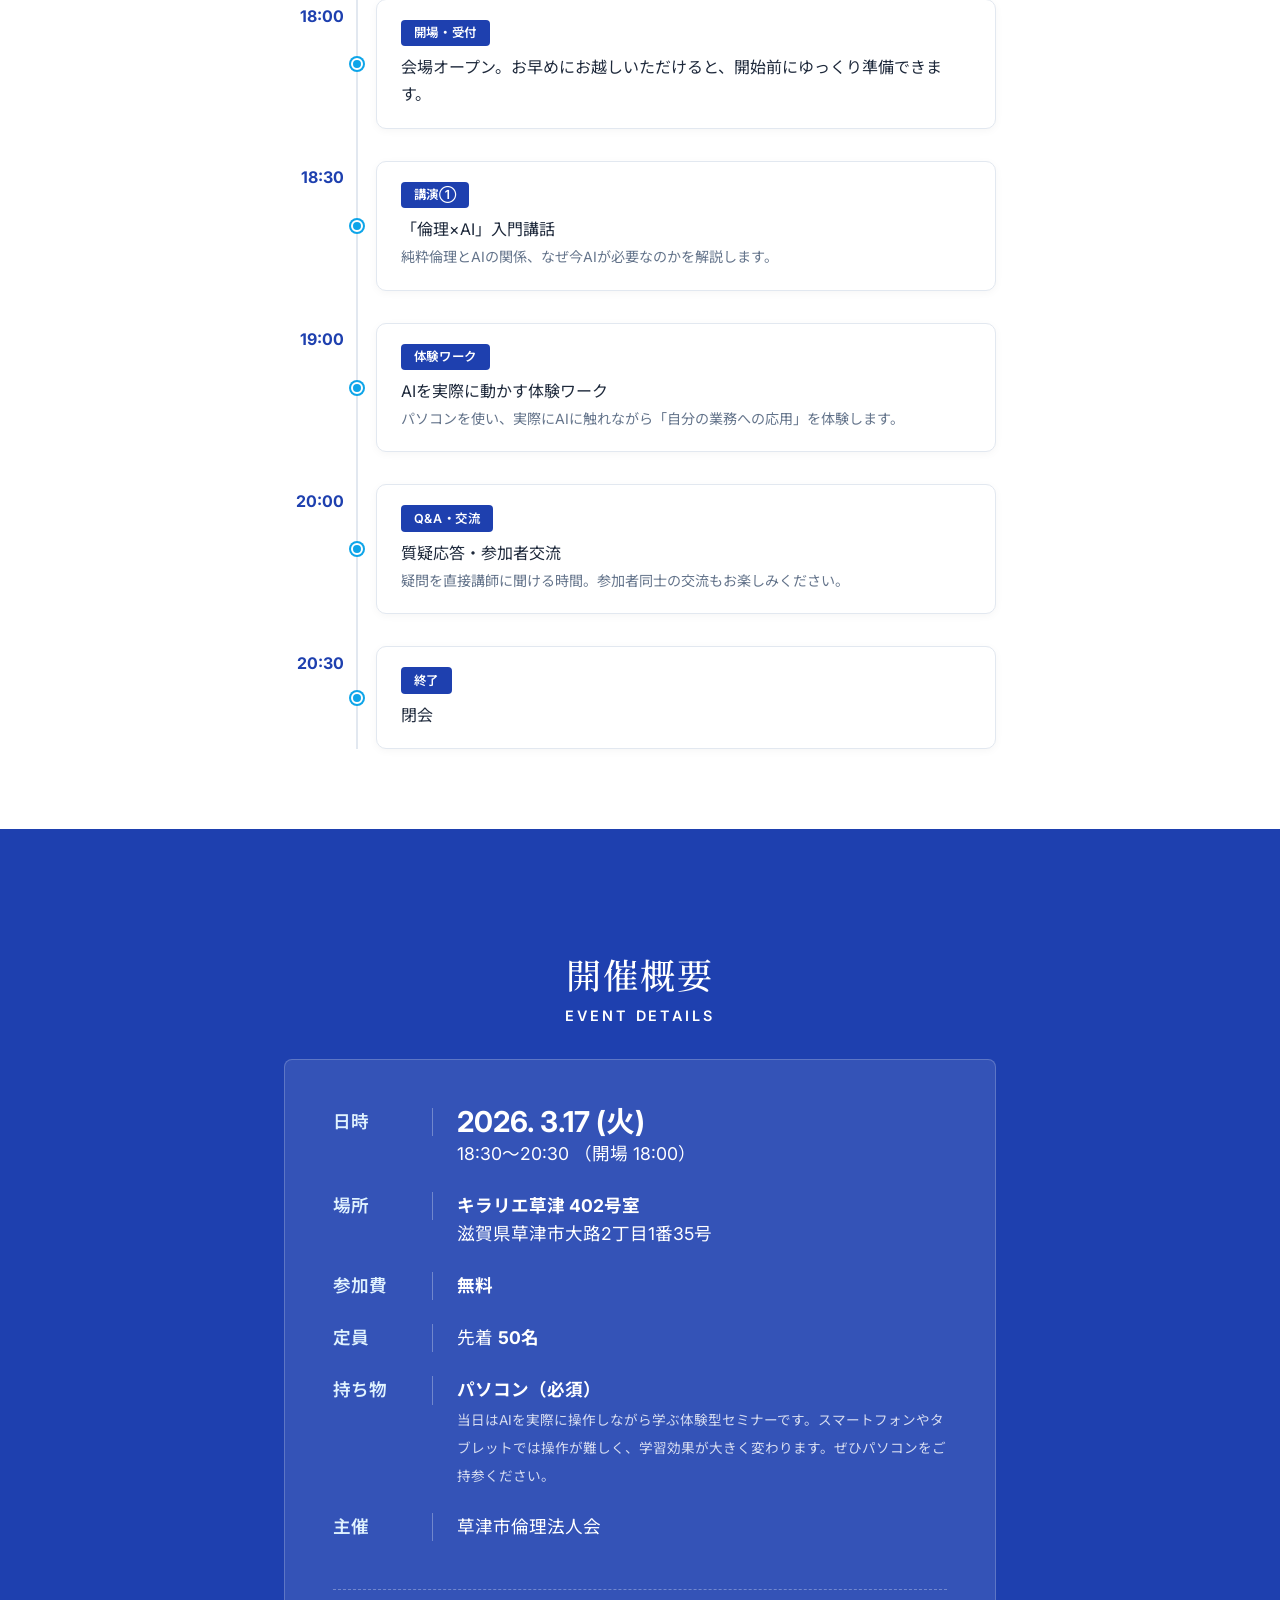
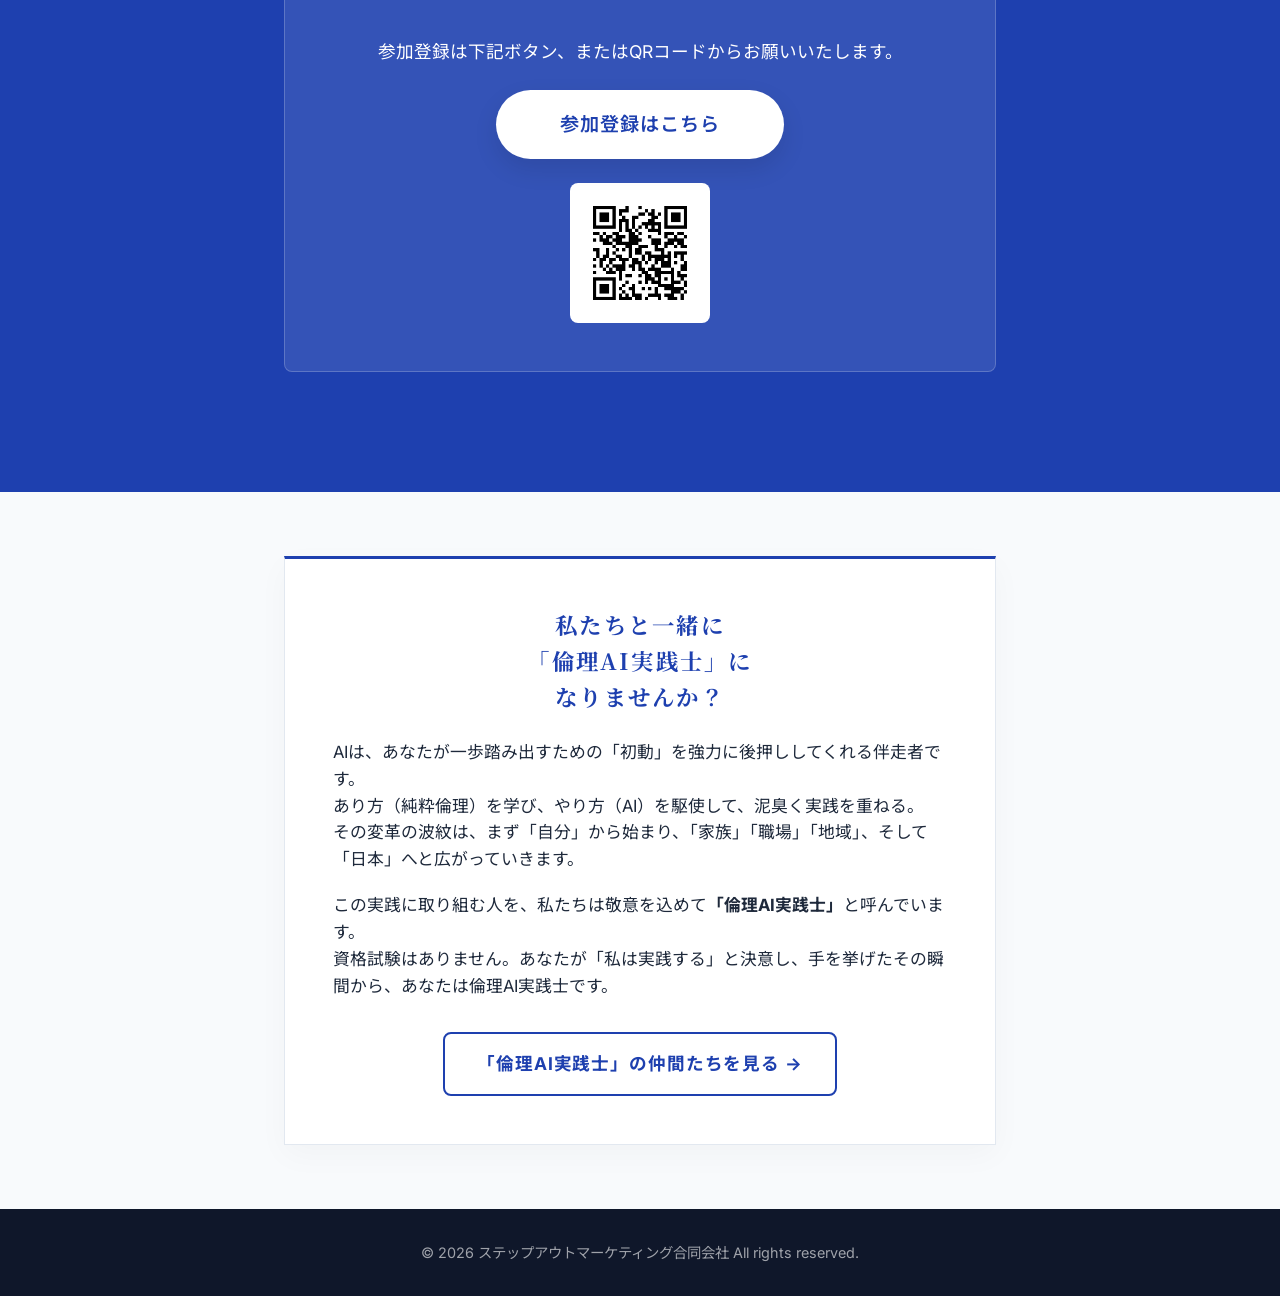
==== commit a8aaa0b3: "feat: LPのコンバージョン導線強化（中間CTAエリアを2箇所追加）" ====
--- a/index.html
+++ b/index.html
@@ -122,6 +122,13 @@
           <span>✅ AI初心者の方も大歓迎です</span>
           <p>「ChatGPTを触ったことがない」という方でも、ゼロから丁寧にご案内します。必要なのは、使ってみようという気持ちだけです。</p>
         </div>
+        
+        <!-- CTAエリア（1箇所目） -->
+        <div style="text-align: center; margin-top: 3rem;">
+          <a href="https://forms.gle/Dx6dVoaMacGSWmhj7" target="_blank" rel="noopener noreferrer" class="btn btn-primary" style="font-size: 1.1rem; padding: 1rem 3rem;">
+            今すぐ参加を申し込む
+          </a>
+        </div>
       </div>
     </section>
 
@@ -193,6 +200,13 @@
             <h3>「信成万事」で共にAI実践に挑む、かけがえのない経営者仲間とつながれる</h3>
             <p>滋賀エリアで倫理経営×AI活用に取り組む経営者が集います。一人では「憂い」で挫折しがちなAI学習も、同じ志（あり方）を持つ仲間がいれば歩み続けられます。</p>
           </div>
+        </div>
+
+        <!-- CTAエリア（2箇所目） -->
+        <div style="text-align: center; margin-top: 4rem;">
+          <a href="https://forms.gle/Dx6dVoaMacGSWmhj7" target="_blank" rel="noopener noreferrer" class="btn btn-primary" style="font-size: 1.1rem; padding: 1rem 3rem;">
+            今すぐ参加を申し込む
+          </a>
         </div>
       </div>
     </section>
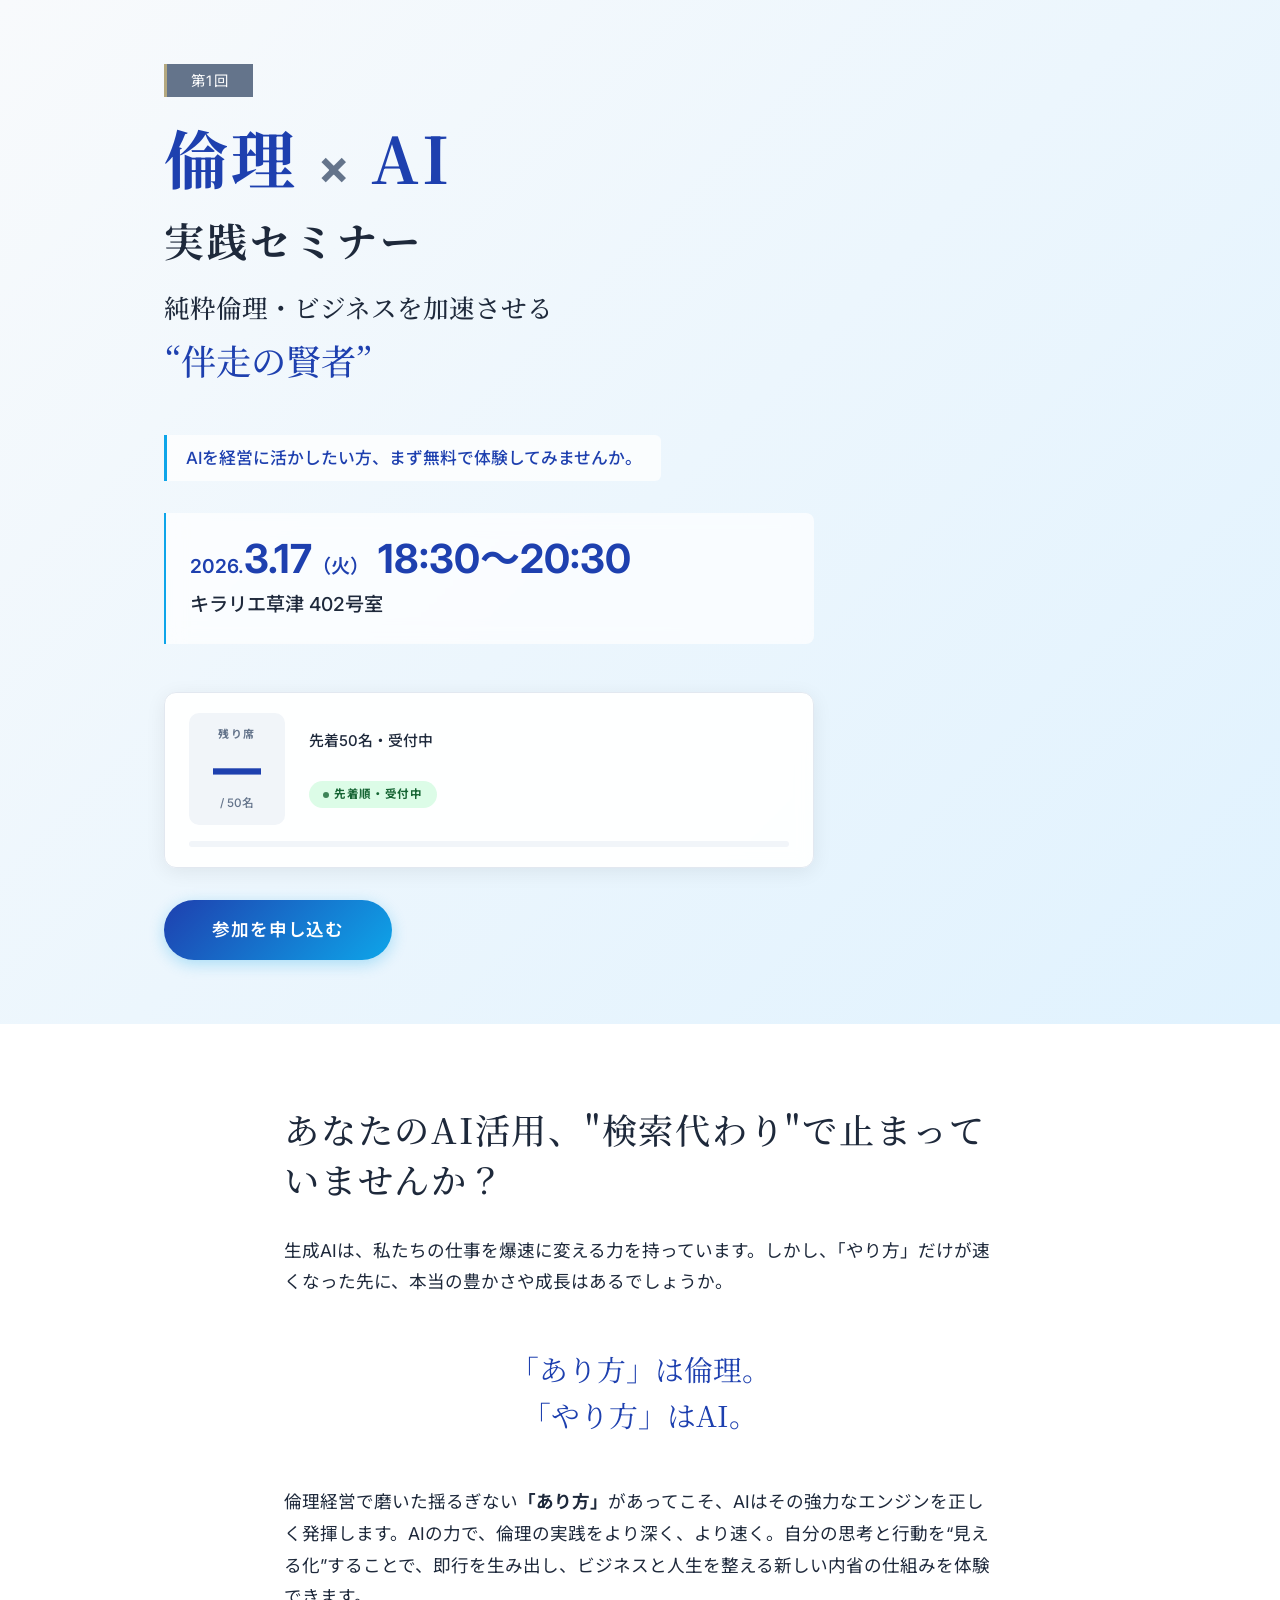
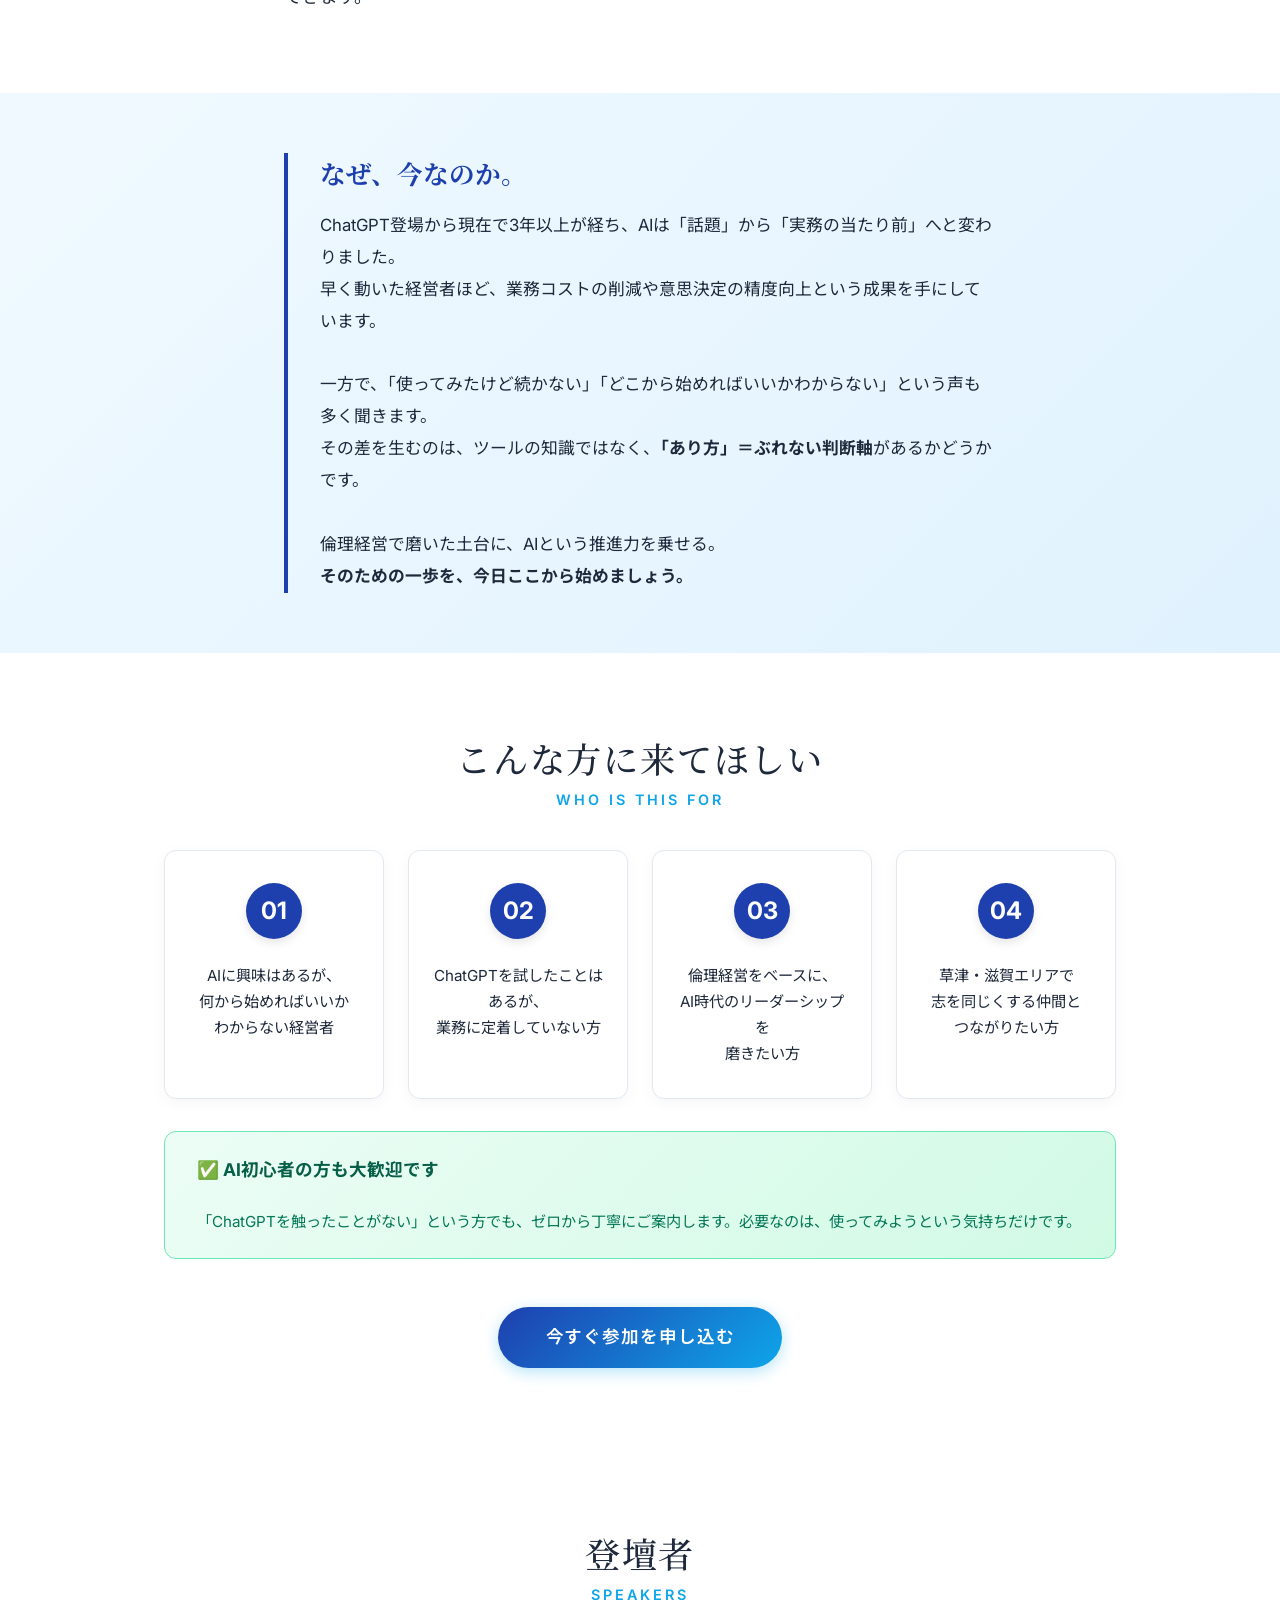
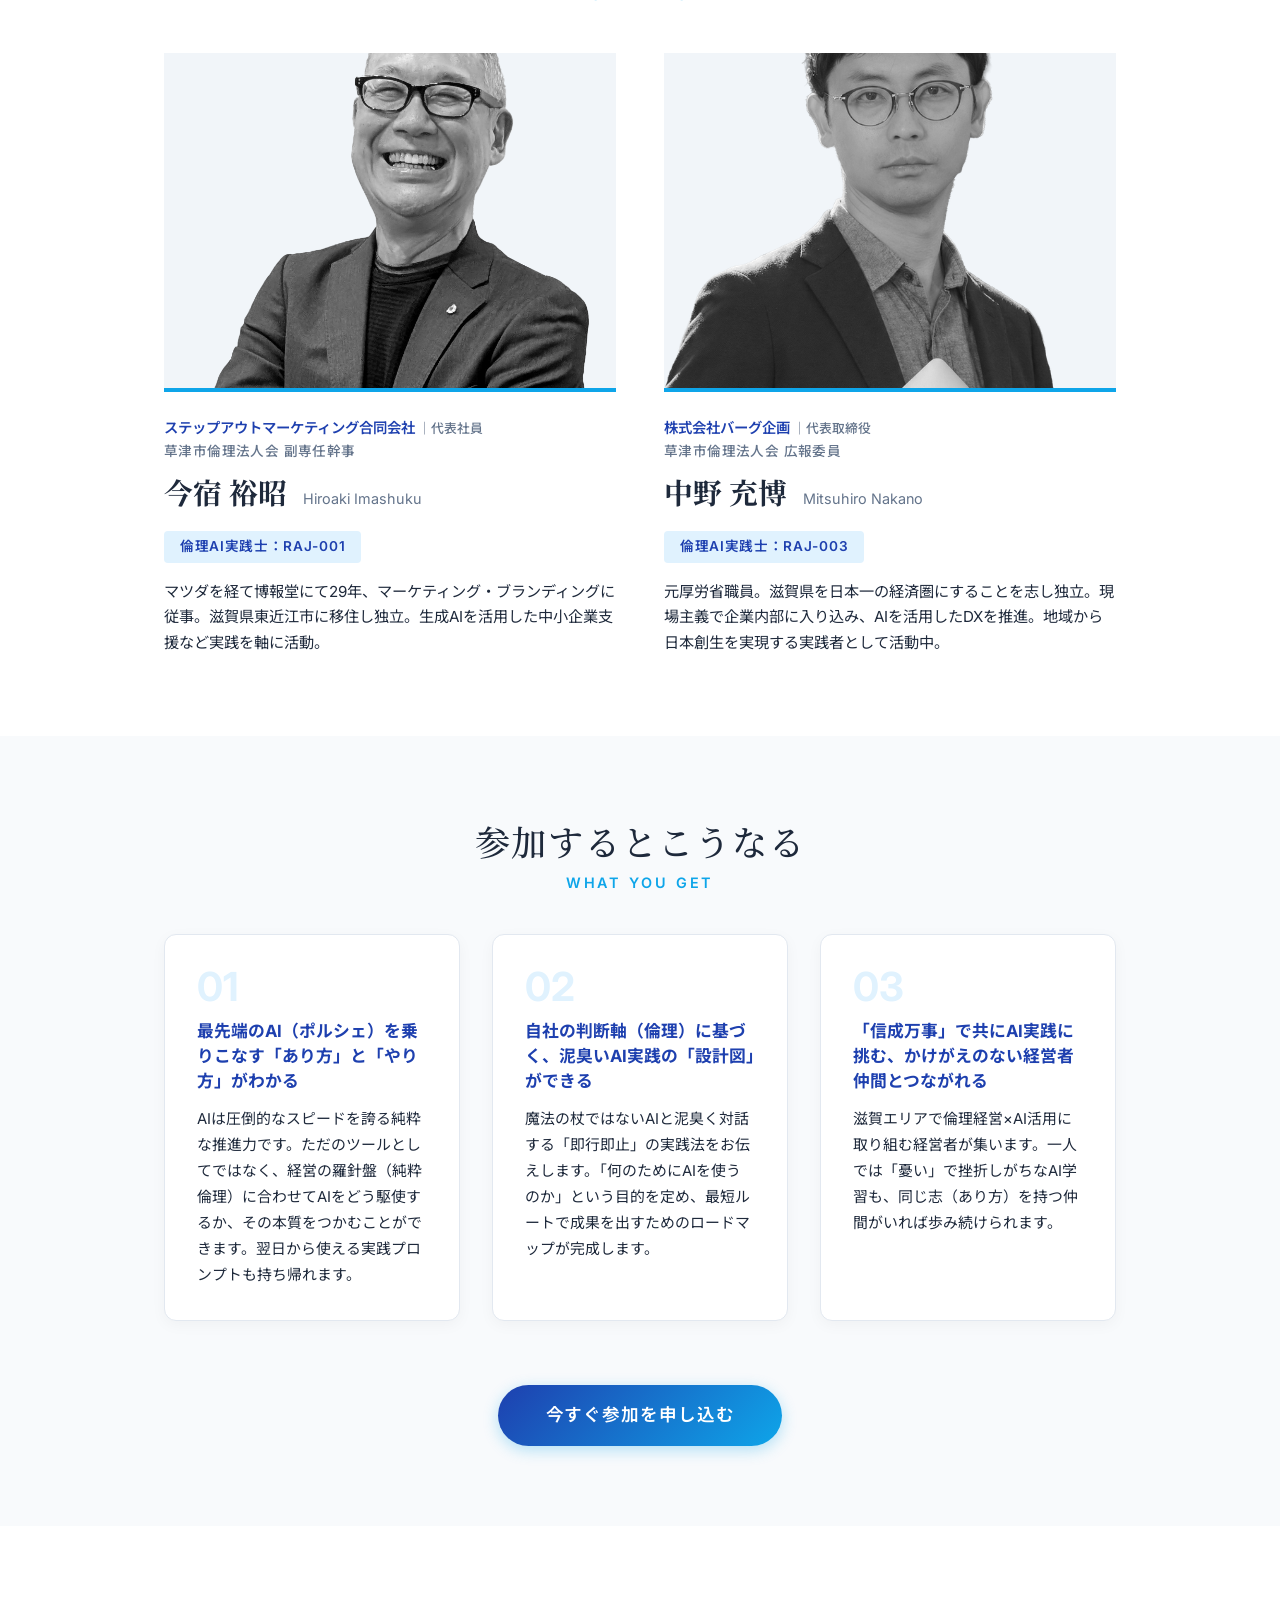
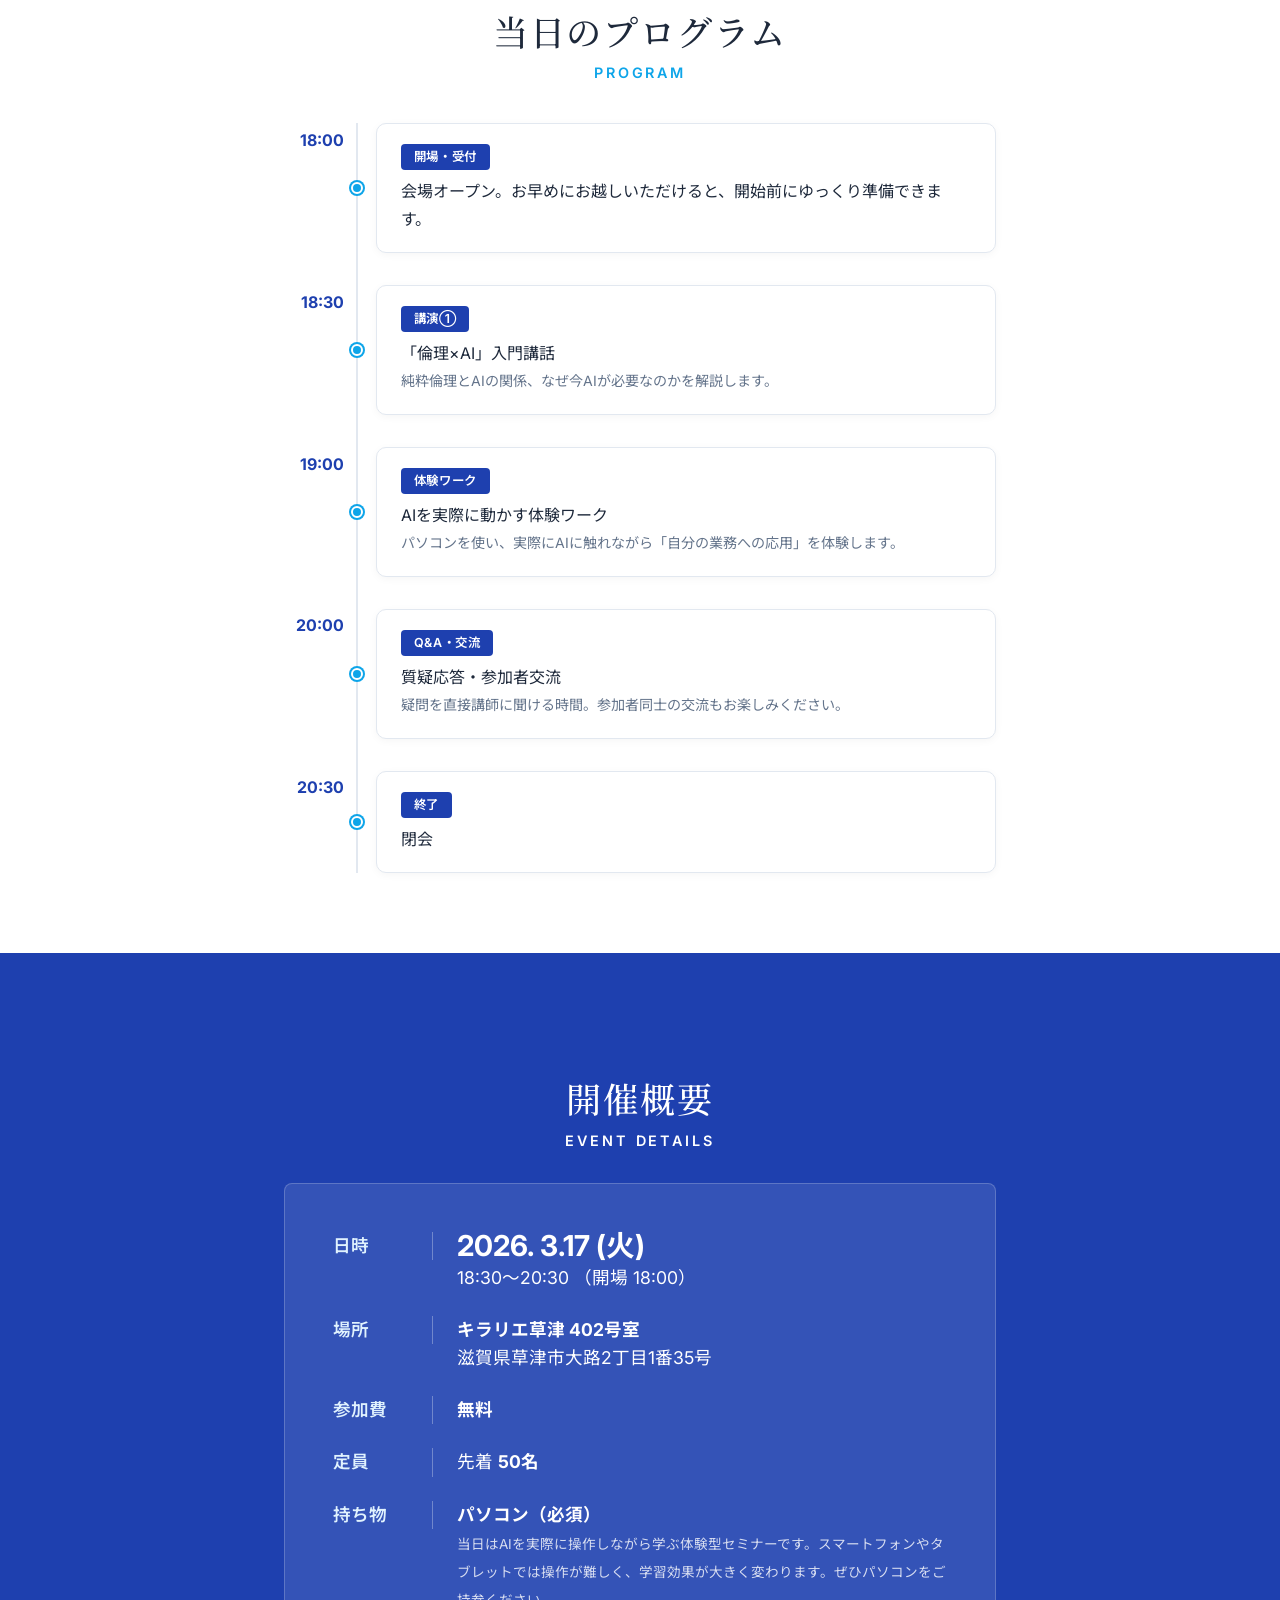
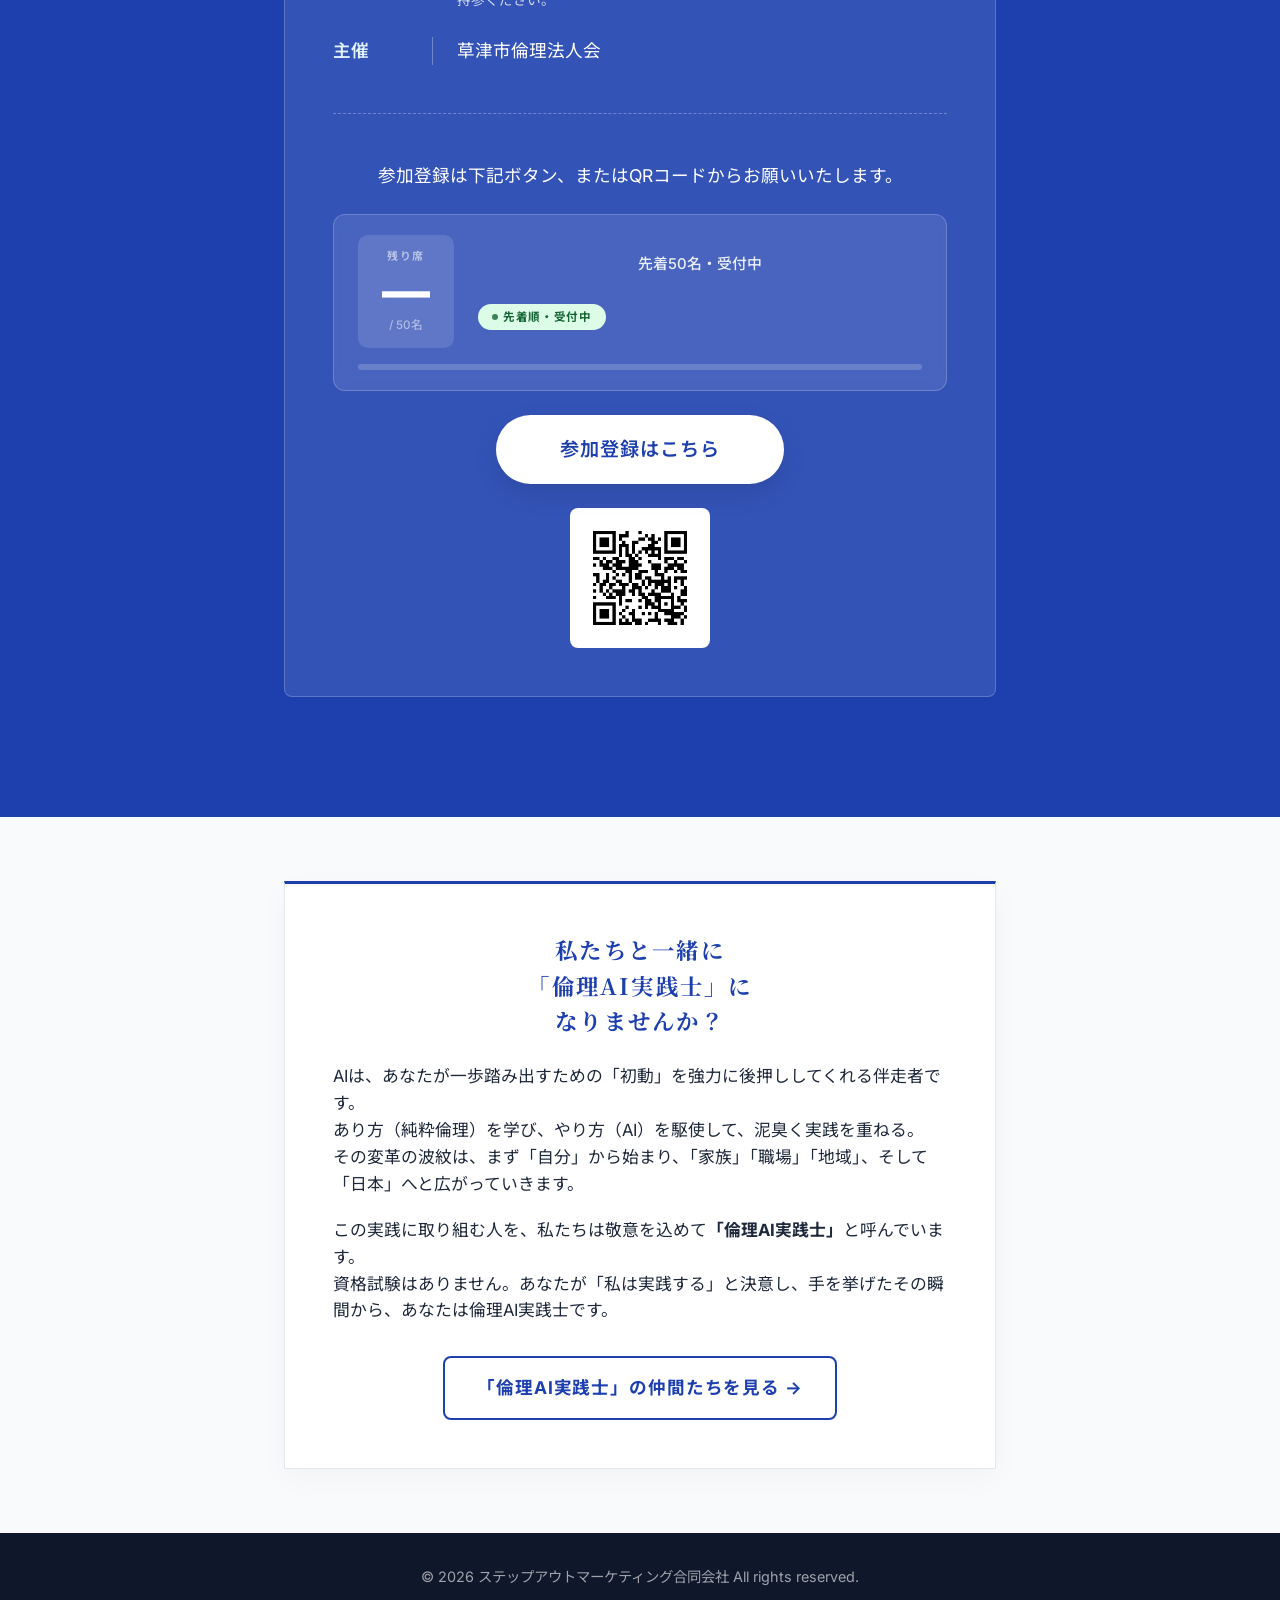
==== commit fb5646ba: "feat: 参加申込状況カウンターをリアルタイム表示＋行動経済学的UIにリデザイン - Google Sheets APIから申込者数をリアルタイム取得し2箇所に表示 - アンカリング効果：50→残り" ====
--- a/index.html
+++ b/index.html
@@ -49,6 +49,24 @@
             <p class="location">キラリエ草津 402号室</p>
           </div>
 
+          <!-- 申込状況カウンター（ヒーロー） -->
+          <div class="capacity-status">
+            <div class="capacity-main">
+              <div class="capacity-remain-block" id="capacity-remain-block-hero">
+                <span class="capacity-remain-label">残り席</span>
+                <strong class="capacity-remain-num" id="capacity-remain-num-hero">—</strong>
+                <span class="capacity-remain-denom">/ 50名</span>
+              </div>
+              <div class="capacity-proof-block">
+                <p class="capacity-proof-text" id="capacity-proof-hero"><span class="capacity-skeleton">&nbsp;</span></p>
+                <span class="capacity-badge capacity-badge--open" id="capacity-badge-hero">先着順・受付中</span>
+              </div>
+            </div>
+            <div class="capacity-bar-wrap">
+              <div class="capacity-bar" id="capacity-bar-hero"></div>
+            </div>
+          </div>
+
           <a href="https://forms.gle/Dx6dVoaMacGSWmhj7" target="_blank" rel="noopener noreferrer" class="btn btn-primary">参加を申し込む</a>
         </div>
       </div>
@@ -299,6 +317,23 @@
             <p class="cta-message">
               参加登録は下記ボタン、またはQRコードからお願いいたします。
             </p>
+            <!-- 申込状況カウンター（開催概要） -->
+            <div class="capacity-status capacity-status--dark">
+              <div class="capacity-main">
+                <div class="capacity-remain-block" id="capacity-remain-block-event">
+                  <span class="capacity-remain-label">残り席</span>
+                  <strong class="capacity-remain-num" id="capacity-remain-num-event">—</strong>
+                  <span class="capacity-remain-denom">/ 50名</span>
+                </div>
+                <div class="capacity-proof-block">
+                  <p class="capacity-proof-text" id="capacity-proof-event"><span class="capacity-skeleton">&nbsp;</span></p>
+                  <span class="capacity-badge capacity-badge--open" id="capacity-badge-event">先着順・受付中</span>
+                </div>
+              </div>
+              <div class="capacity-bar-wrap">
+                <div class="capacity-bar" id="capacity-bar-event"></div>
+              </div>
+            </div>
             <a href="https://forms.gle/Dx6dVoaMacGSWmhj7" target="_blank" rel="noopener noreferrer" class="btn btn-cta">参加登録はこちら</a>
             <div class="qr-box">
               <img src="images/qr_form.png" alt="参加登録QRコード">
@@ -339,6 +374,120 @@
     </footer>
 
     <script>
+      // 参加申込状況をGoogle Sheetsからリアルタイム取得
+      (async function fetchCapacity() {
+        const SHEET_ID = "1Ua84OLRsbnGSxjcudHNo5OxlgfZwC-7XeIOp0fbgsAM";
+        const TOTAL = 50;
+
+        // アンカリング：TOTAL(50) → 残り席数 へカウントダウンアニメーション
+        function animateCount(el, from, to) {
+          const reducedMotion = window.matchMedia(
+            "(prefers-reduced-motion: reduce)"
+          ).matches;
+          if (reducedMotion) {
+            el.textContent = to;
+            return;
+          }
+          const duration = 1200;
+          const startTime = performance.now();
+          function tick(now) {
+            const t = Math.min((now - startTime) / duration, 1);
+            const eased = 1 - Math.pow(1 - t, 3); // ease-out cubic
+            el.textContent = Math.round(from + (to - from) * eased);
+            if (t < 1) requestAnimationFrame(tick);
+          }
+          requestAnimationFrame(tick);
+        }
+
+        try {
+          const res = await fetch(
+            `https://docs.google.com/spreadsheets/d/${SHEET_ID}/gviz/tq?tqx=out:json`
+          );
+          const text = await res.text();
+          const json = JSON.parse(
+            text.substring(text.indexOf("{"), text.lastIndexOf("}") + 1)
+          );
+          // タイムスタンプ列に値があるレコードのみカウント
+          const count = json.table.rows.filter(
+            (row) => row.c && row.c[0] && row.c[0].v
+          ).length;
+          const remaining = Math.max(TOTAL - count, 0);
+          const pct = Math.min((count / TOTAL) * 100, 100).toFixed(1);
+
+          // ステータス判定（残席数に応じてバッジ・色が動的に変化）
+          let badgeClass, badgeText, numClass, blockClass;
+          if (remaining > 20) {
+            badgeClass = "capacity-badge--open";
+            badgeText = "先着順・受付中";
+            numClass = "";
+            blockClass = "";
+          } else if (remaining > 10) {
+            badgeClass = "capacity-badge--caution";
+            badgeText = "残り席わずかです";
+            numClass = "capacity-remain-num--caution";
+            blockClass = "capacity-remain-block--caution";
+          } else {
+            badgeClass = "capacity-badge--urgent";
+            badgeText = "残席わずか！お早めに";
+            numClass = "capacity-remain-num--urgent";
+            blockClass = "capacity-remain-block--urgent";
+          }
+
+          // 残り席数：50 → remaining へカウントダウン（アンカリング効果）
+          ["capacity-remain-num-hero", "capacity-remain-num-event"].forEach(
+            (id) => {
+              const el = document.getElementById(id);
+              if (el) {
+                if (numClass) el.classList.add(numClass);
+                animateCount(el, TOTAL, remaining);
+              }
+            }
+          );
+
+          // 外枠ボーダーの色変化
+          ["capacity-remain-block-hero", "capacity-remain-block-event"].forEach(
+            (id) => {
+              const el = document.getElementById(id);
+              if (el && blockClass) el.classList.add(blockClass);
+            }
+          );
+
+          // ソーシャルプルーフ（社会的証明）
+          ["capacity-proof-hero", "capacity-proof-event"].forEach((id) => {
+            const el = document.getElementById(id);
+            if (el)
+              el.innerHTML = `すでに <strong>${count}名</strong> の経営者が参加を決定しています`;
+          });
+
+          // 動的ステータスバッジ
+          ["capacity-badge-hero", "capacity-badge-event"].forEach((id) => {
+            const el = document.getElementById(id);
+            if (el) {
+              el.className = `capacity-badge ${badgeClass}`;
+              el.textContent = badgeText;
+            }
+          });
+
+          // プログレスバー
+          ["capacity-bar-hero", "capacity-bar-event"].forEach((id) => {
+            const el = document.getElementById(id);
+            if (el) el.style.width = pct + "%";
+          });
+        } catch (e) {
+          console.warn("申込状況の取得に失敗しました", e);
+          ["capacity-remain-num-hero", "capacity-remain-num-event"].forEach(
+            (id) => {
+              const el = document.getElementById(id);
+              if (el) el.textContent = "—";
+            }
+          );
+          ["capacity-proof-hero", "capacity-proof-event"].forEach((id) => {
+            const el = document.getElementById(id);
+            if (el) el.textContent = "先着50名・受付中";
+          });
+        }
+      })();
+
       // 簡単なフェードインアニメーション用スクリプト
       document.addEventListener("DOMContentLoaded", () => {
         const elements = document.querySelectorAll(".fade-in");
--- a/style.css
+++ b/style.css
@@ -714,6 +714,180 @@
   display: block;
 }
 
+/* 参加申込状況カウンター */
+.capacity-status {
+  background: rgba(255, 255, 255, 0.92);
+  border: 1px solid var(--c-border);
+  border-radius: 12px;
+  padding: 1.25rem 1.5rem;
+  margin-bottom: 2rem;
+  backdrop-filter: blur(8px);
+  box-shadow: 0 4px 20px rgba(0, 0, 0, 0.07);
+}
+.capacity-status--dark {
+  background: rgba(255, 255, 255, 0.1);
+  border-color: rgba(255, 255, 255, 0.2);
+  box-shadow: none;
+  margin-bottom: 1.5rem;
+}
+/* 2カラムレイアウト */
+.capacity-main {
+  display: flex;
+  align-items: center;
+  gap: 1.5rem;
+  margin-bottom: 1rem;
+}
+/* 左：残り席ブロック（大きな数字でアンカリング） */
+.capacity-remain-block {
+  display: flex;
+  flex-direction: column;
+  align-items: center;
+  line-height: 1;
+  background: var(--c-bg-accent);
+  border-radius: 10px;
+  padding: 0.85rem 1.3rem;
+  flex-shrink: 0;
+  min-width: 96px;
+  text-align: center;
+  border: 2px solid transparent;
+  transition: border-color 0.5s ease;
+}
+.capacity-status--dark .capacity-remain-block {
+  background: rgba(255, 255, 255, 0.12);
+}
+.capacity-remain-block--caution { border-color: #f59e0b; }
+.capacity-remain-block--urgent  { border-color: #ef4444; }
+.capacity-remain-label {
+  font-size: 0.68rem;
+  font-weight: 700;
+  letter-spacing: 0.15em;
+  color: var(--c-text-muted);
+  text-transform: uppercase;
+  margin-bottom: 0.3rem;
+}
+.capacity-status--dark .capacity-remain-label {
+  color: rgba(255, 255, 255, 0.55);
+}
+.capacity-remain-num {
+  font-size: 3rem;
+  font-weight: 800;
+  color: var(--c-primary);
+  font-family: var(--f-sans);
+  line-height: 1;
+  transition: color 0.5s ease;
+  font-variant-numeric: tabular-nums;
+}
+.capacity-remain-num--caution { color: #d97706; }
+.capacity-remain-num--urgent  { color: #dc2626; }
+.capacity-status--dark .capacity-remain-num { color: #fff; }
+.capacity-remain-denom {
+  font-size: 0.73rem;
+  color: var(--c-text-muted);
+  margin-top: 0.35rem;
+  font-weight: 500;
+}
+.capacity-status--dark .capacity-remain-denom { color: rgba(255, 255, 255, 0.5); }
+/* 右：ソーシャルプルーフ＋バッジ */
+.capacity-proof-block {
+  flex: 1;
+  display: flex;
+  flex-direction: column;
+  gap: 0.6rem;
+  justify-content: center;
+}
+.capacity-proof-text {
+  font-size: 0.93rem;
+  font-weight: 500;
+  color: var(--c-text-main);
+  line-height: 1.6;
+  margin: 0;
+  min-height: 2.8em;
+}
+.capacity-status--dark .capacity-proof-text { color: rgba(255, 255, 255, 0.9); }
+.capacity-proof-text strong {
+  color: var(--c-primary);
+  font-size: 1.15em;
+}
+.capacity-status--dark .capacity-proof-text strong { color: #93c5fd; }
+/* 動的ステータスバッジ */
+.capacity-badge {
+  display: inline-flex;
+  align-items: center;
+  gap: 0.4em;
+  font-size: 0.72rem;
+  font-weight: 700;
+  padding: 0.25rem 0.9rem;
+  border-radius: 99px;
+  letter-spacing: 0.06em;
+  align-self: flex-start;
+  transition: background 0.4s ease, color 0.4s ease;
+}
+.capacity-badge::before {
+  content: '';
+  display: inline-block;
+  width: 6px;
+  height: 6px;
+  border-radius: 50%;
+  background: currentColor;
+  opacity: 0.8;
+  flex-shrink: 0;
+}
+.capacity-badge--open    { background: #dcfce7; color: #166534; }
+.capacity-badge--caution { background: #fef3c7; color: #92400e; }
+.capacity-badge--urgent  { background: #fee2e2; color: #991b1b; }
+/* プログレスバー */
+.capacity-bar-wrap {
+  background: var(--c-bg-accent);
+  border-radius: 99px;
+  height: 6px;
+  overflow: hidden;
+}
+.capacity-status--dark .capacity-bar-wrap {
+  background: rgba(255, 255, 255, 0.18);
+}
+.capacity-bar {
+  height: 100%;
+  border-radius: 99px;
+  background: linear-gradient(90deg, var(--c-primary), var(--c-secondary));
+  transition: width 1.4s cubic-bezier(0.25, 1, 0.5, 1);
+  width: 0%;
+}
+.capacity-status--dark .capacity-bar {
+  background: linear-gradient(90deg, #60a5fa, #38bdf8);
+}
+/* スケルトンローディング */
+.capacity-skeleton {
+  display: inline-block;
+  background: linear-gradient(90deg, #e2e8f0 25%, #f1f5f9 50%, #e2e8f0 75%);
+  background-size: 200% 100%;
+  border-radius: 4px;
+  animation: skeleton-shimmer 1.4s infinite linear;
+  min-width: 12em;
+  height: 1.1em;
+  vertical-align: middle;
+}
+.capacity-status--dark .capacity-skeleton {
+  background: linear-gradient(90deg, rgba(255,255,255,0.12) 25%, rgba(255,255,255,0.22) 50%, rgba(255,255,255,0.12) 75%);
+  background-size: 200% 100%;
+}
+@keyframes skeleton-shimmer {
+  from { background-position: 200% 0; }
+  to   { background-position: -200% 0; }
+}
+/* アクセシビリティ：アニメーション無効対応 */
+@media (prefers-reduced-motion: reduce) {
+  .capacity-remain-num,
+  .capacity-bar,
+  .capacity-remain-block { transition: none; }
+  .capacity-skeleton { animation: none; }
+}
+/* スマホ対応 */
+@media (max-width: 768px) {
+  .capacity-remain-num { font-size: 2.4rem; }
+  .capacity-main { gap: 1rem; }
+  .capacity-remain-block { min-width: 80px; padding: 0.7rem 1rem; }
+}
+
 /* Footer */
 .footer {
   background-color: #0f172a;
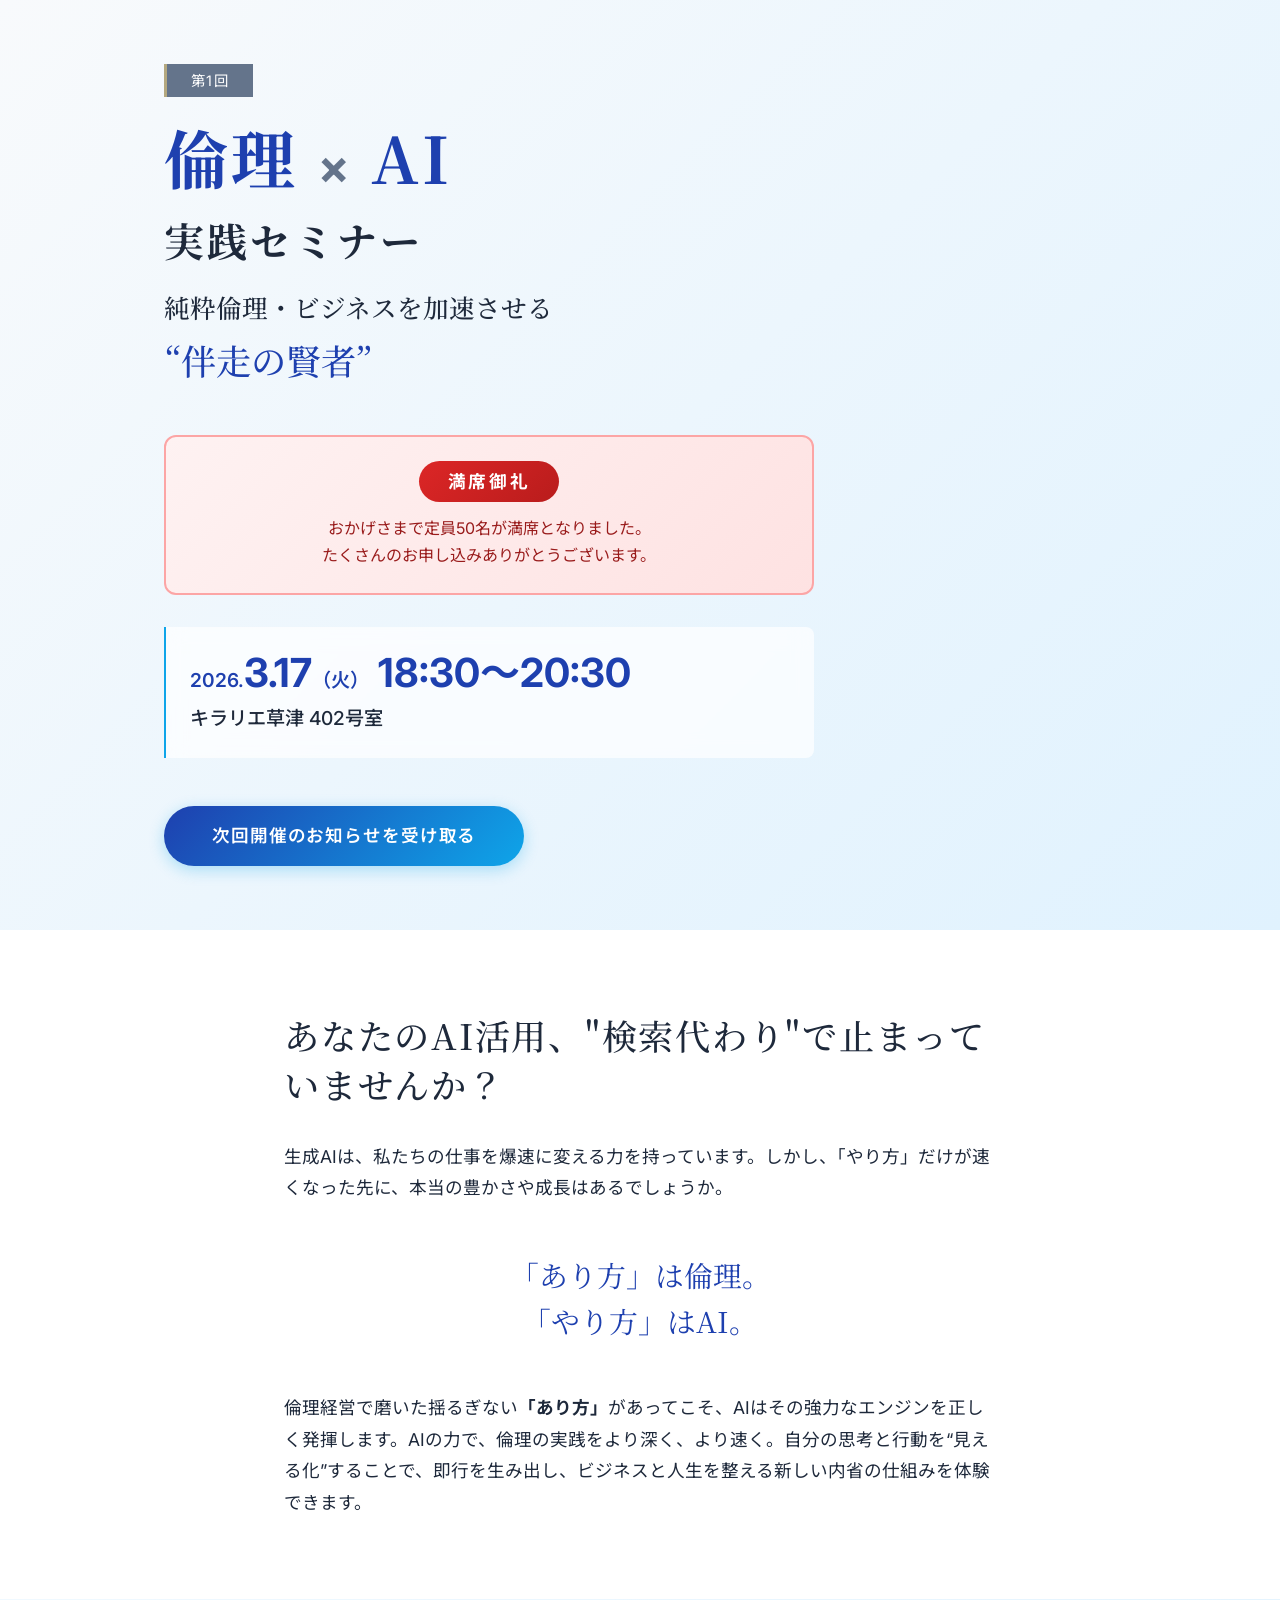
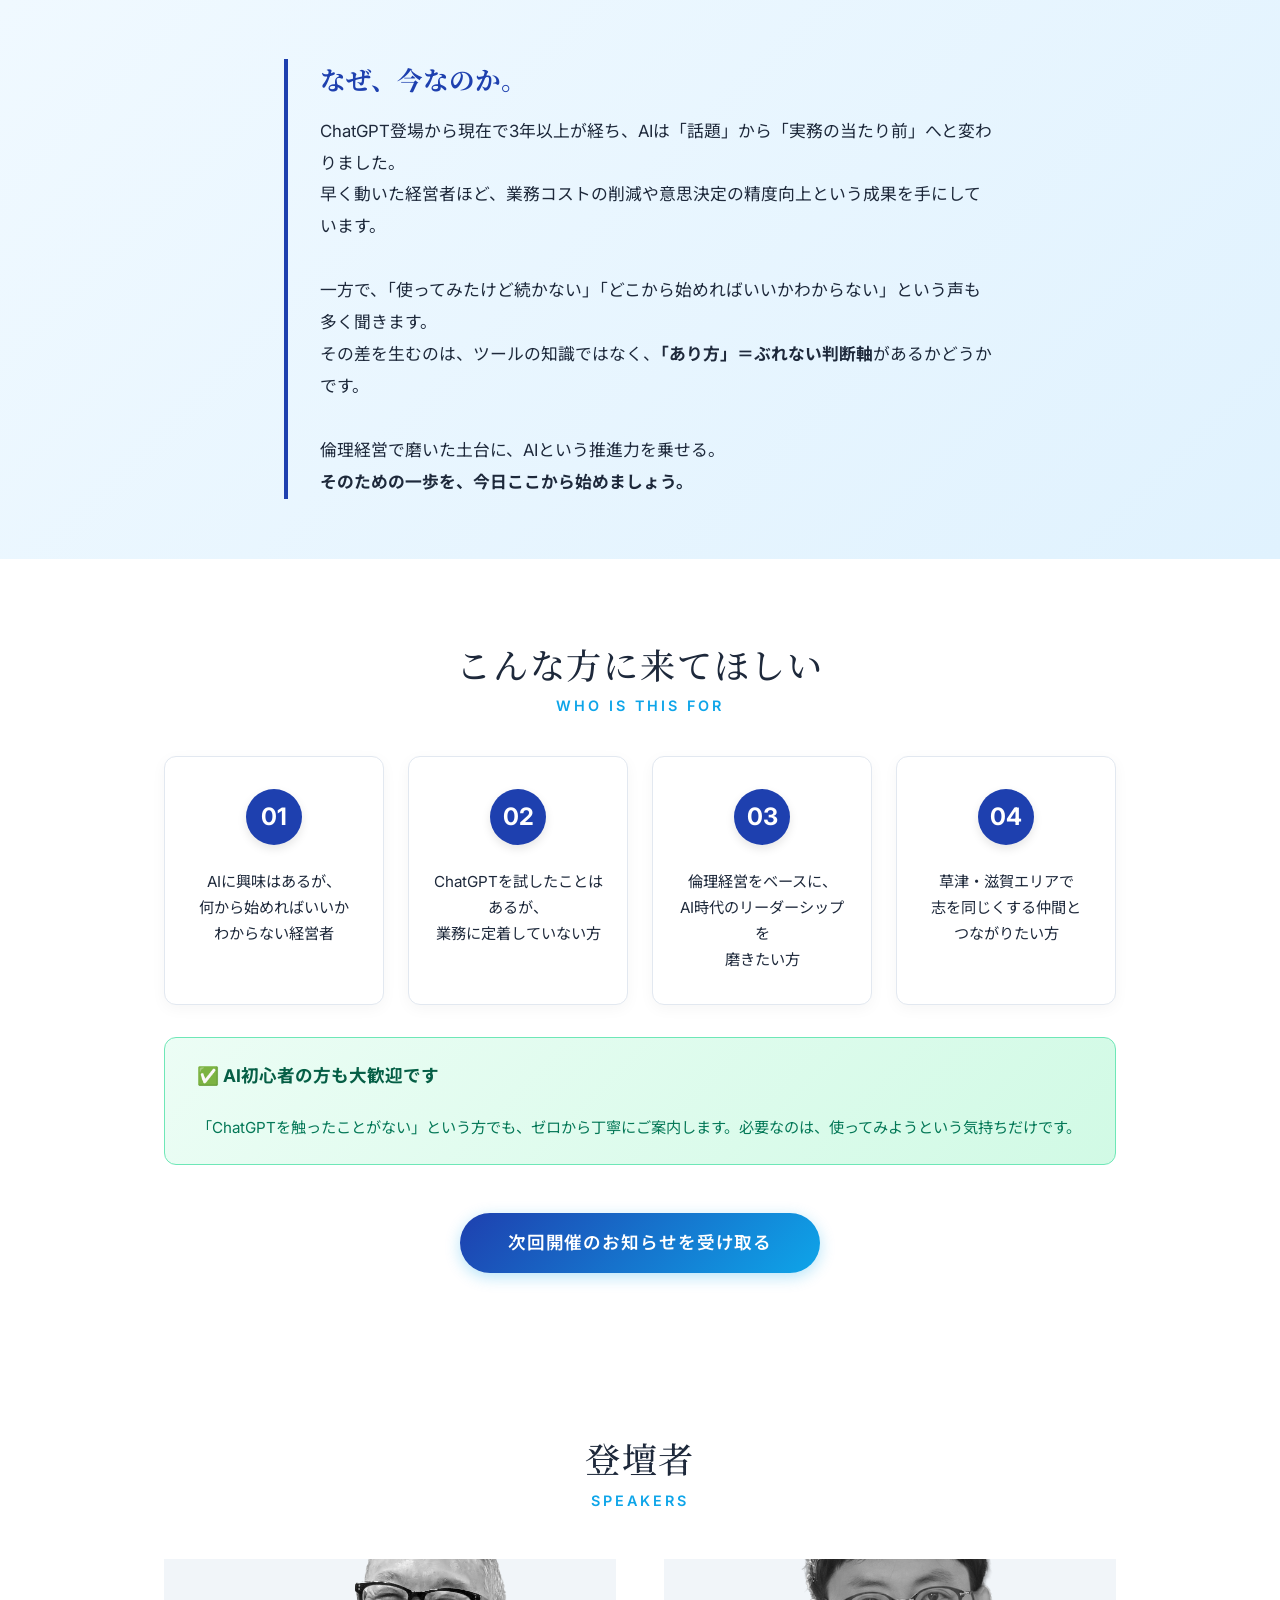
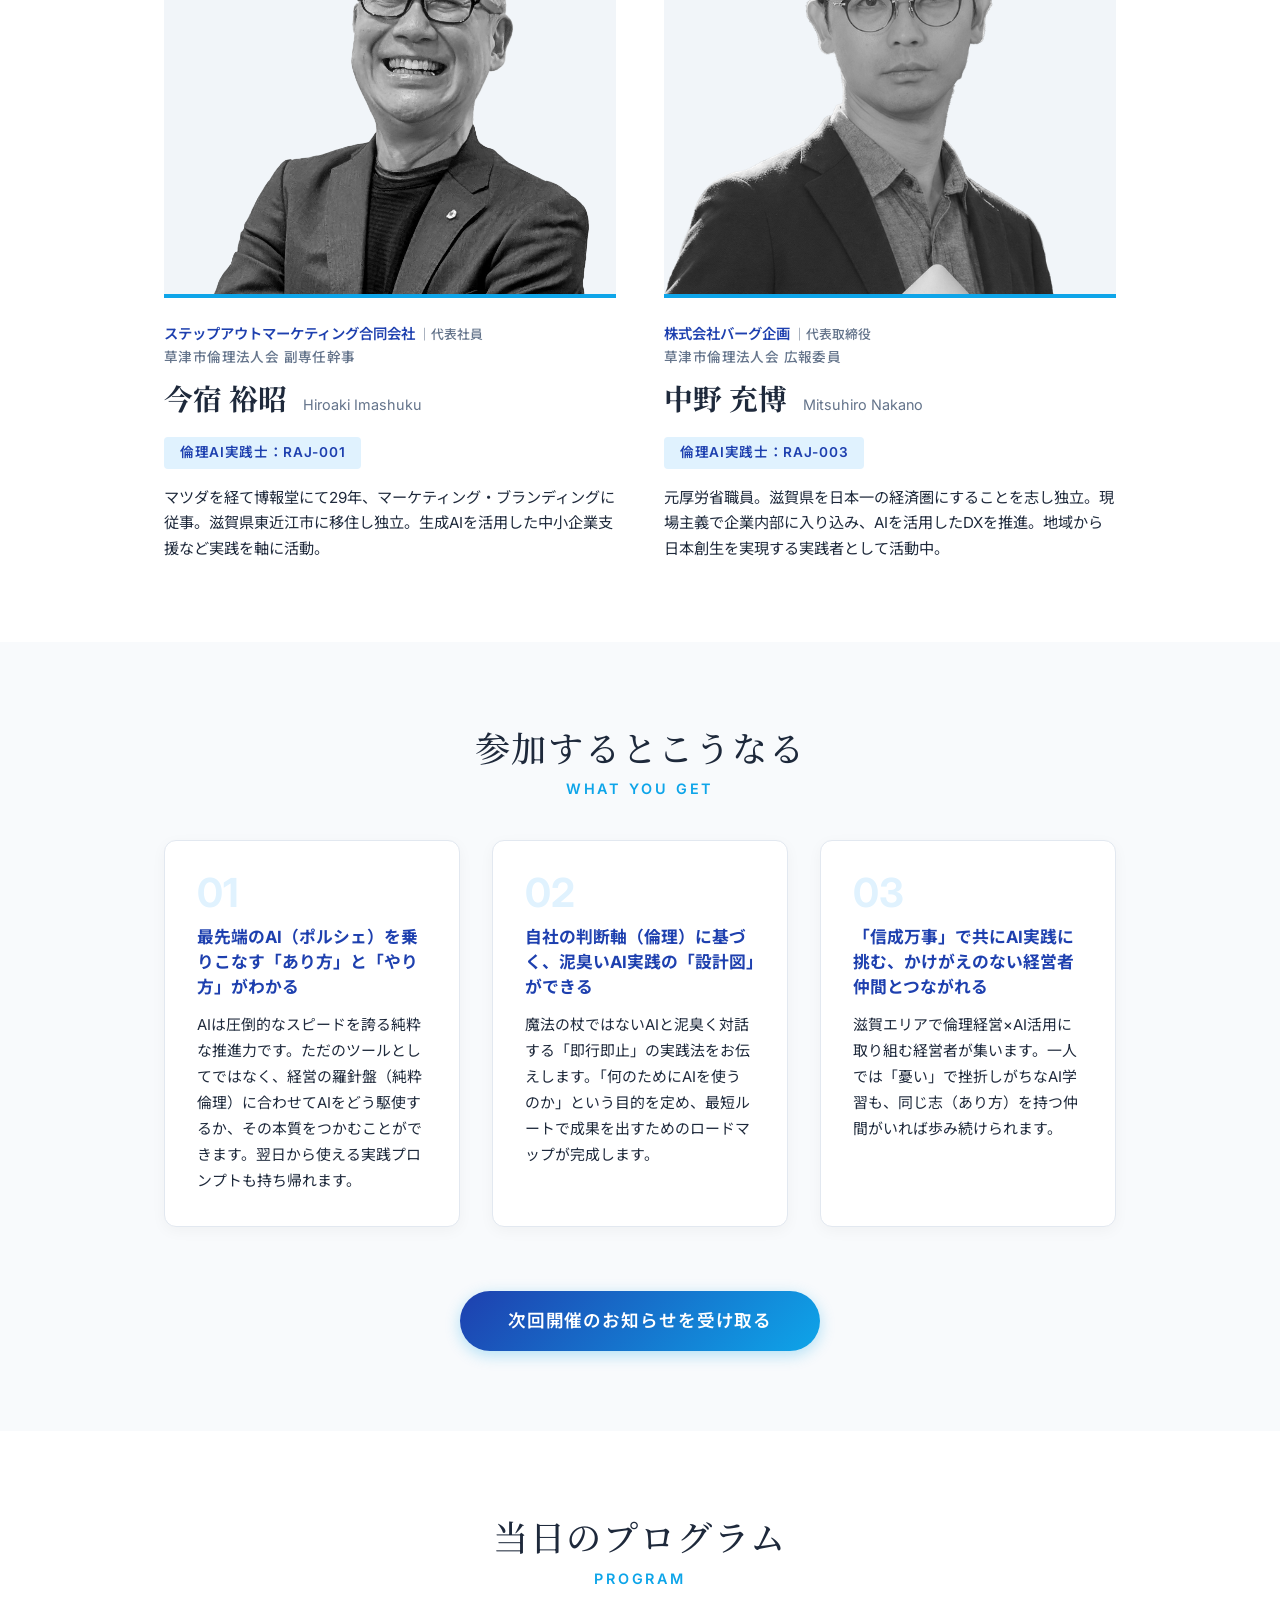
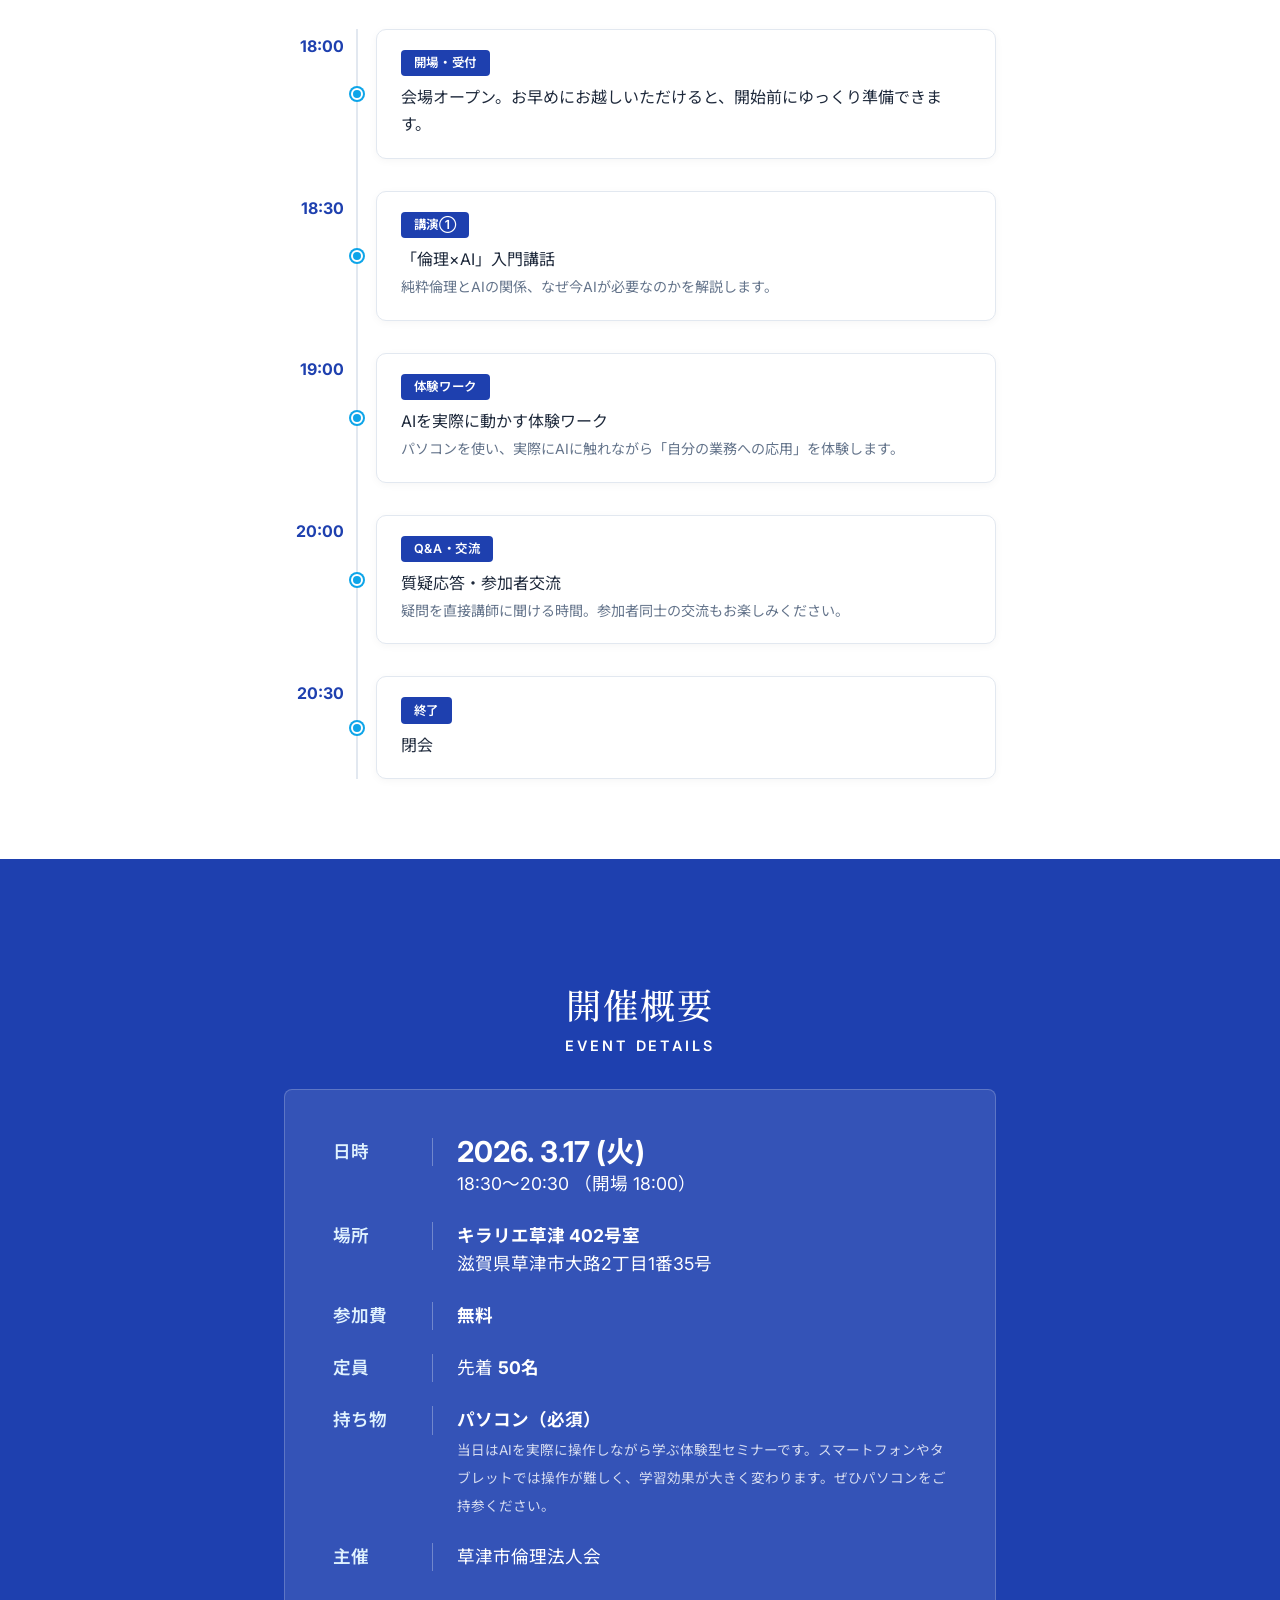
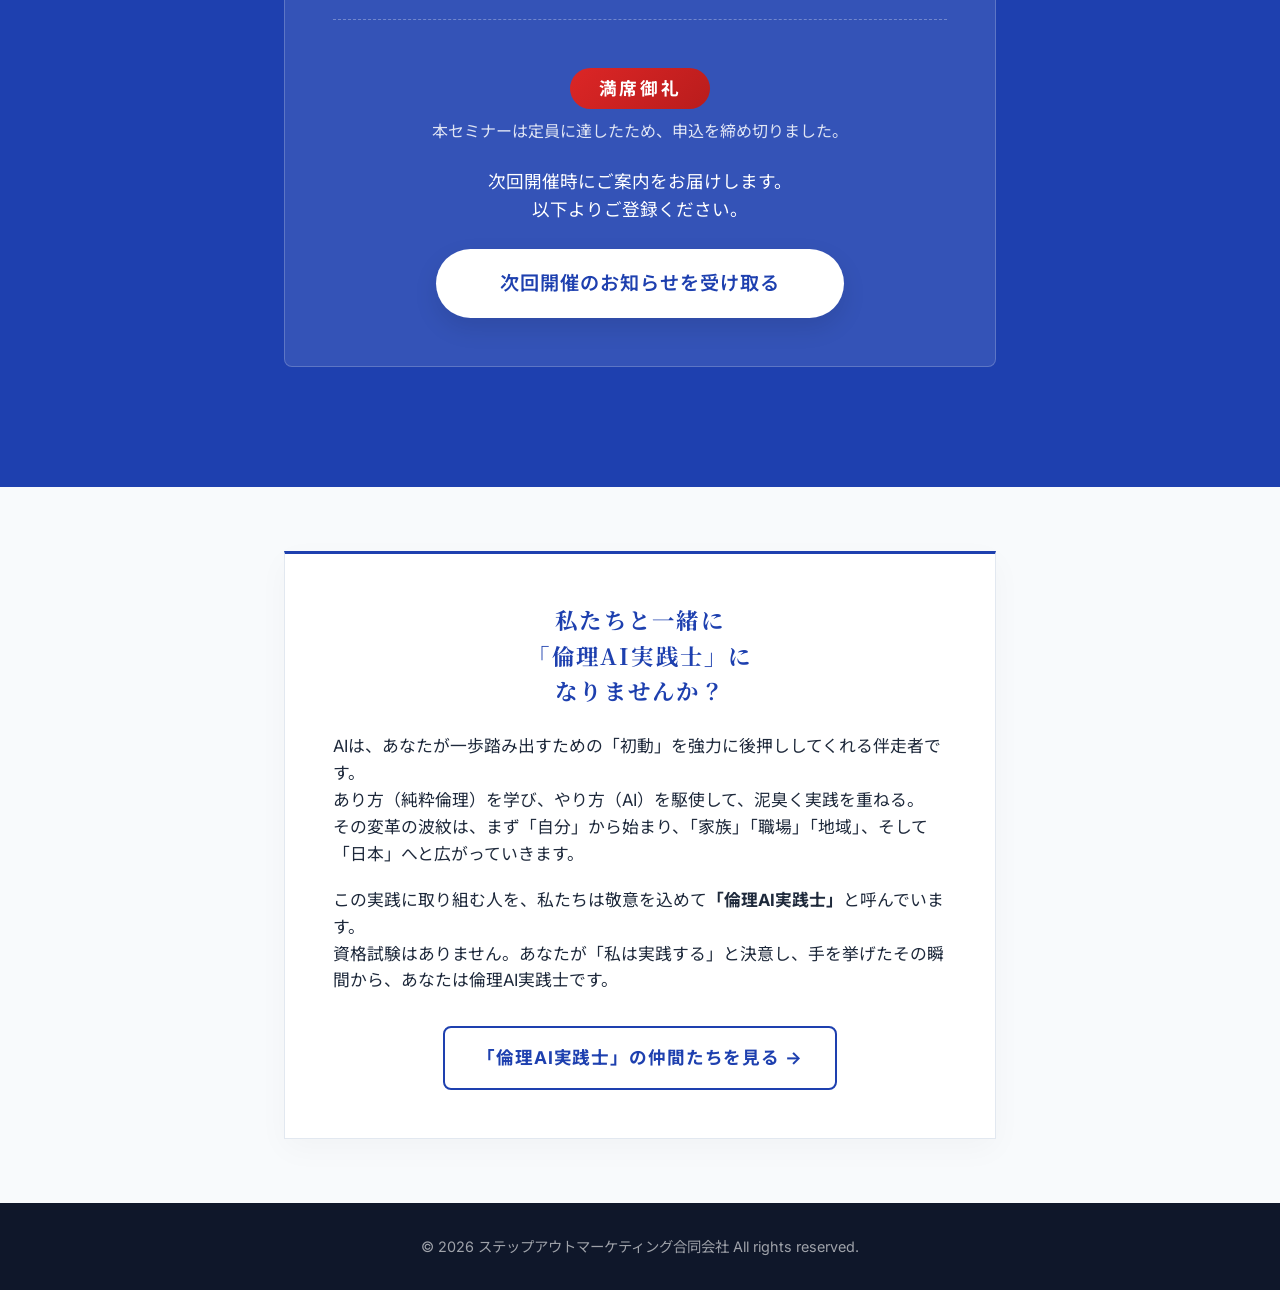
==== commit 4d214396: "feat: update LP for sold-out status with next-event lead capture Replace capacity counter and regist" ====
--- a/index.html
+++ b/index.html
@@ -40,7 +40,10 @@
             >
           </h2>
 
-          <p class="hero-guest-catch">AIを経営に活かしたい方、まず無料で体験してみませんか。</p>
+          <div class="soldout-banner">
+            <span class="soldout-badge">満席御礼</span>
+            <p class="soldout-message">おかげさまで定員50名が満席となりました。<br>たくさんのお申し込みありがとうございます。</p>
+          </div>
 
           <div class="hero-info">
             <p class="date">
@@ -49,25 +52,7 @@
             <p class="location">キラリエ草津 402号室</p>
           </div>
 
-          <!-- 申込状況カウンター（ヒーロー） -->
-          <div class="capacity-status">
-            <div class="capacity-main">
-              <div class="capacity-remain-block" id="capacity-remain-block-hero">
-                <span class="capacity-remain-label">残り席</span>
-                <strong class="capacity-remain-num" id="capacity-remain-num-hero">—</strong>
-                <span class="capacity-remain-denom">/ 50名</span>
-              </div>
-              <div class="capacity-proof-block">
-                <p class="capacity-proof-text" id="capacity-proof-hero"><span class="capacity-skeleton">&nbsp;</span></p>
-                <span class="capacity-badge capacity-badge--open" id="capacity-badge-hero">先着順・受付中</span>
-              </div>
-            </div>
-            <div class="capacity-bar-wrap">
-              <div class="capacity-bar" id="capacity-bar-hero"></div>
-            </div>
-          </div>
-
-          <a href="https://forms.gle/Dx6dVoaMacGSWmhj7" target="_blank" rel="noopener noreferrer" class="btn btn-primary">参加を申し込む</a>
+          <a href="https://forms.gle/iNcm14RdT8GKZMJo7" target="_blank" rel="noopener noreferrer" class="btn btn-primary">次回開催のお知らせを受け取る</a>
         </div>
       </div>
     </header>
@@ -143,8 +128,8 @@
         
         <!-- CTAエリア（1箇所目） -->
         <div style="text-align: center; margin-top: 3rem;">
-          <a href="https://forms.gle/Dx6dVoaMacGSWmhj7" target="_blank" rel="noopener noreferrer" class="btn btn-primary" style="font-size: 1.1rem; padding: 1rem 3rem;">
-            今すぐ参加を申し込む
+          <a href="https://forms.gle/iNcm14RdT8GKZMJo7" target="_blank" rel="noopener noreferrer" class="btn btn-primary" style="font-size: 1.1rem; padding: 1rem 3rem;">
+            次回開催のお知らせを受け取る
           </a>
         </div>
       </div>
@@ -222,8 +207,8 @@
 
         <!-- CTAエリア（2箇所目） -->
         <div style="text-align: center; margin-top: 4rem;">
-          <a href="https://forms.gle/Dx6dVoaMacGSWmhj7" target="_blank" rel="noopener noreferrer" class="btn btn-primary" style="font-size: 1.1rem; padding: 1rem 3rem;">
-            今すぐ参加を申し込む
+          <a href="https://forms.gle/iNcm14RdT8GKZMJo7" target="_blank" rel="noopener noreferrer" class="btn btn-primary" style="font-size: 1.1rem; padding: 1rem 3rem;">
+            次回開催のお知らせを受け取る
           </a>
         </div>
       </div>
@@ -314,30 +299,14 @@
           </dl>
 
           <div class="cta-action">
+            <div class="soldout-notice">
+              <span class="soldout-badge">満席御礼</span>
+              <p>本セミナーは定員に達したため、申込を締め切りました。</p>
+            </div>
             <p class="cta-message">
-              参加登録は下記ボタン、またはQRコードからお願いいたします。
+              次回開催時にご案内をお届けします。<br>以下よりご登録ください。
             </p>
-            <!-- 申込状況カウンター（開催概要） -->
-            <div class="capacity-status capacity-status--dark">
-              <div class="capacity-main">
-                <div class="capacity-remain-block" id="capacity-remain-block-event">
-                  <span class="capacity-remain-label">残り席</span>
-                  <strong class="capacity-remain-num" id="capacity-remain-num-event">—</strong>
-                  <span class="capacity-remain-denom">/ 50名</span>
-                </div>
-                <div class="capacity-proof-block">
-                  <p class="capacity-proof-text" id="capacity-proof-event"><span class="capacity-skeleton">&nbsp;</span></p>
-                  <span class="capacity-badge capacity-badge--open" id="capacity-badge-event">先着順・受付中</span>
-                </div>
-              </div>
-              <div class="capacity-bar-wrap">
-                <div class="capacity-bar" id="capacity-bar-event"></div>
-              </div>
-            </div>
-            <a href="https://forms.gle/Dx6dVoaMacGSWmhj7" target="_blank" rel="noopener noreferrer" class="btn btn-cta">参加登録はこちら</a>
-            <div class="qr-box">
-              <img src="images/qr_form.png" alt="参加登録QRコード">
-            </div>
+            <a href="https://forms.gle/iNcm14RdT8GKZMJo7" target="_blank" rel="noopener noreferrer" class="btn btn-cta">次回開催のお知らせを受け取る</a>
           </div>
         </div>
       </div>
@@ -374,120 +343,6 @@
     </footer>
 
     <script>
-      // 参加申込状況をGoogle Sheetsからリアルタイム取得
-      (async function fetchCapacity() {
-        const SHEET_ID = "1Ua84OLRsbnGSxjcudHNo5OxlgfZwC-7XeIOp0fbgsAM";
-        const TOTAL = 50;
-
-        // アンカリング：TOTAL(50) → 残り席数 へカウントダウンアニメーション
-        function animateCount(el, from, to) {
-          const reducedMotion = window.matchMedia(
-            "(prefers-reduced-motion: reduce)"
-          ).matches;
-          if (reducedMotion) {
-            el.textContent = to;
-            return;
-          }
-          const duration = 1200;
-          const startTime = performance.now();
-          function tick(now) {
-            const t = Math.min((now - startTime) / duration, 1);
-            const eased = 1 - Math.pow(1 - t, 3); // ease-out cubic
-            el.textContent = Math.round(from + (to - from) * eased);
-            if (t < 1) requestAnimationFrame(tick);
-          }
-          requestAnimationFrame(tick);
-        }
-
-        try {
-          const res = await fetch(
-            `https://docs.google.com/spreadsheets/d/${SHEET_ID}/gviz/tq?tqx=out:json`
-          );
-          const text = await res.text();
-          const json = JSON.parse(
-            text.substring(text.indexOf("{"), text.lastIndexOf("}") + 1)
-          );
-          // タイムスタンプ列に値があるレコードのみカウント
-          const count = json.table.rows.filter(
-            (row) => row.c && row.c[0] && row.c[0].v
-          ).length;
-          const remaining = Math.max(TOTAL - count, 0);
-          const pct = Math.min((count / TOTAL) * 100, 100).toFixed(1);
-
-          // ステータス判定（残席数に応じてバッジ・色が動的に変化）
-          let badgeClass, badgeText, numClass, blockClass;
-          if (remaining > 20) {
-            badgeClass = "capacity-badge--open";
-            badgeText = "先着順・受付中";
-            numClass = "";
-            blockClass = "";
-          } else if (remaining > 10) {
-            badgeClass = "capacity-badge--caution";
-            badgeText = "残り席わずかです";
-            numClass = "capacity-remain-num--caution";
-            blockClass = "capacity-remain-block--caution";
-          } else {
-            badgeClass = "capacity-badge--urgent";
-            badgeText = "残席わずか！お早めに";
-            numClass = "capacity-remain-num--urgent";
-            blockClass = "capacity-remain-block--urgent";
-          }
-
-          // 残り席数：50 → remaining へカウントダウン（アンカリング効果）
-          ["capacity-remain-num-hero", "capacity-remain-num-event"].forEach(
-            (id) => {
-              const el = document.getElementById(id);
-              if (el) {
-                if (numClass) el.classList.add(numClass);
-                animateCount(el, TOTAL, remaining);
-              }
-            }
-          );
-
-          // 外枠ボーダーの色変化
-          ["capacity-remain-block-hero", "capacity-remain-block-event"].forEach(
-            (id) => {
-              const el = document.getElementById(id);
-              if (el && blockClass) el.classList.add(blockClass);
-            }
-          );
-
-          // ソーシャルプルーフ（社会的証明）
-          ["capacity-proof-hero", "capacity-proof-event"].forEach((id) => {
-            const el = document.getElementById(id);
-            if (el)
-              el.innerHTML = `すでに <strong>${count}名</strong> の経営者が参加を決定しています`;
-          });
-
-          // 動的ステータスバッジ
-          ["capacity-badge-hero", "capacity-badge-event"].forEach((id) => {
-            const el = document.getElementById(id);
-            if (el) {
-              el.className = `capacity-badge ${badgeClass}`;
-              el.textContent = badgeText;
-            }
-          });
-
-          // プログレスバー
-          ["capacity-bar-hero", "capacity-bar-event"].forEach((id) => {
-            const el = document.getElementById(id);
-            if (el) el.style.width = pct + "%";
-          });
-        } catch (e) {
-          console.warn("申込状況の取得に失敗しました", e);
-          ["capacity-remain-num-hero", "capacity-remain-num-event"].forEach(
-            (id) => {
-              const el = document.getElementById(id);
-              if (el) el.textContent = "—";
-            }
-          );
-          ["capacity-proof-hero", "capacity-proof-event"].forEach((id) => {
-            const el = document.getElementById(id);
-            if (el) el.textContent = "先着50名・受付中";
-          });
-        }
-      })();
-
       // 簡単なフェードインアニメーション用スクリプト
       document.addEventListener("DOMContentLoaded", () => {
         const elements = document.querySelectorAll(".fade-in");
--- a/style.css
+++ b/style.css
@@ -964,3 +964,42 @@
     gap: 0.75rem;
   }
 }
+
+/* Sold Out Banner */
+.soldout-banner {
+  background: linear-gradient(135deg, #fef2f2, #fee2e2);
+  border: 2px solid #fca5a5;
+  border-radius: 12px;
+  padding: 1.5rem 2rem;
+  margin-bottom: 2rem;
+  text-align: center;
+}
+.soldout-badge {
+  display: inline-block;
+  background: linear-gradient(135deg, #dc2626, #b91c1c);
+  color: #fff;
+  font-size: 1.1rem;
+  font-weight: 700;
+  padding: 0.4rem 1.8rem;
+  border-radius: 50px;
+  letter-spacing: 0.15em;
+  margin-bottom: 0.8rem;
+}
+.soldout-message {
+  font-size: 1rem;
+  color: #991b1b;
+  line-height: 1.7;
+  margin: 0;
+}
+/* Sold out notice in event details */
+.soldout-notice {
+  margin-bottom: 1.5rem;
+}
+.soldout-notice .soldout-badge {
+  margin-bottom: 0.6rem;
+}
+.soldout-notice p {
+  font-size: 1rem;
+  color: rgba(255, 255, 255, 0.85);
+  margin: 0;
+}
